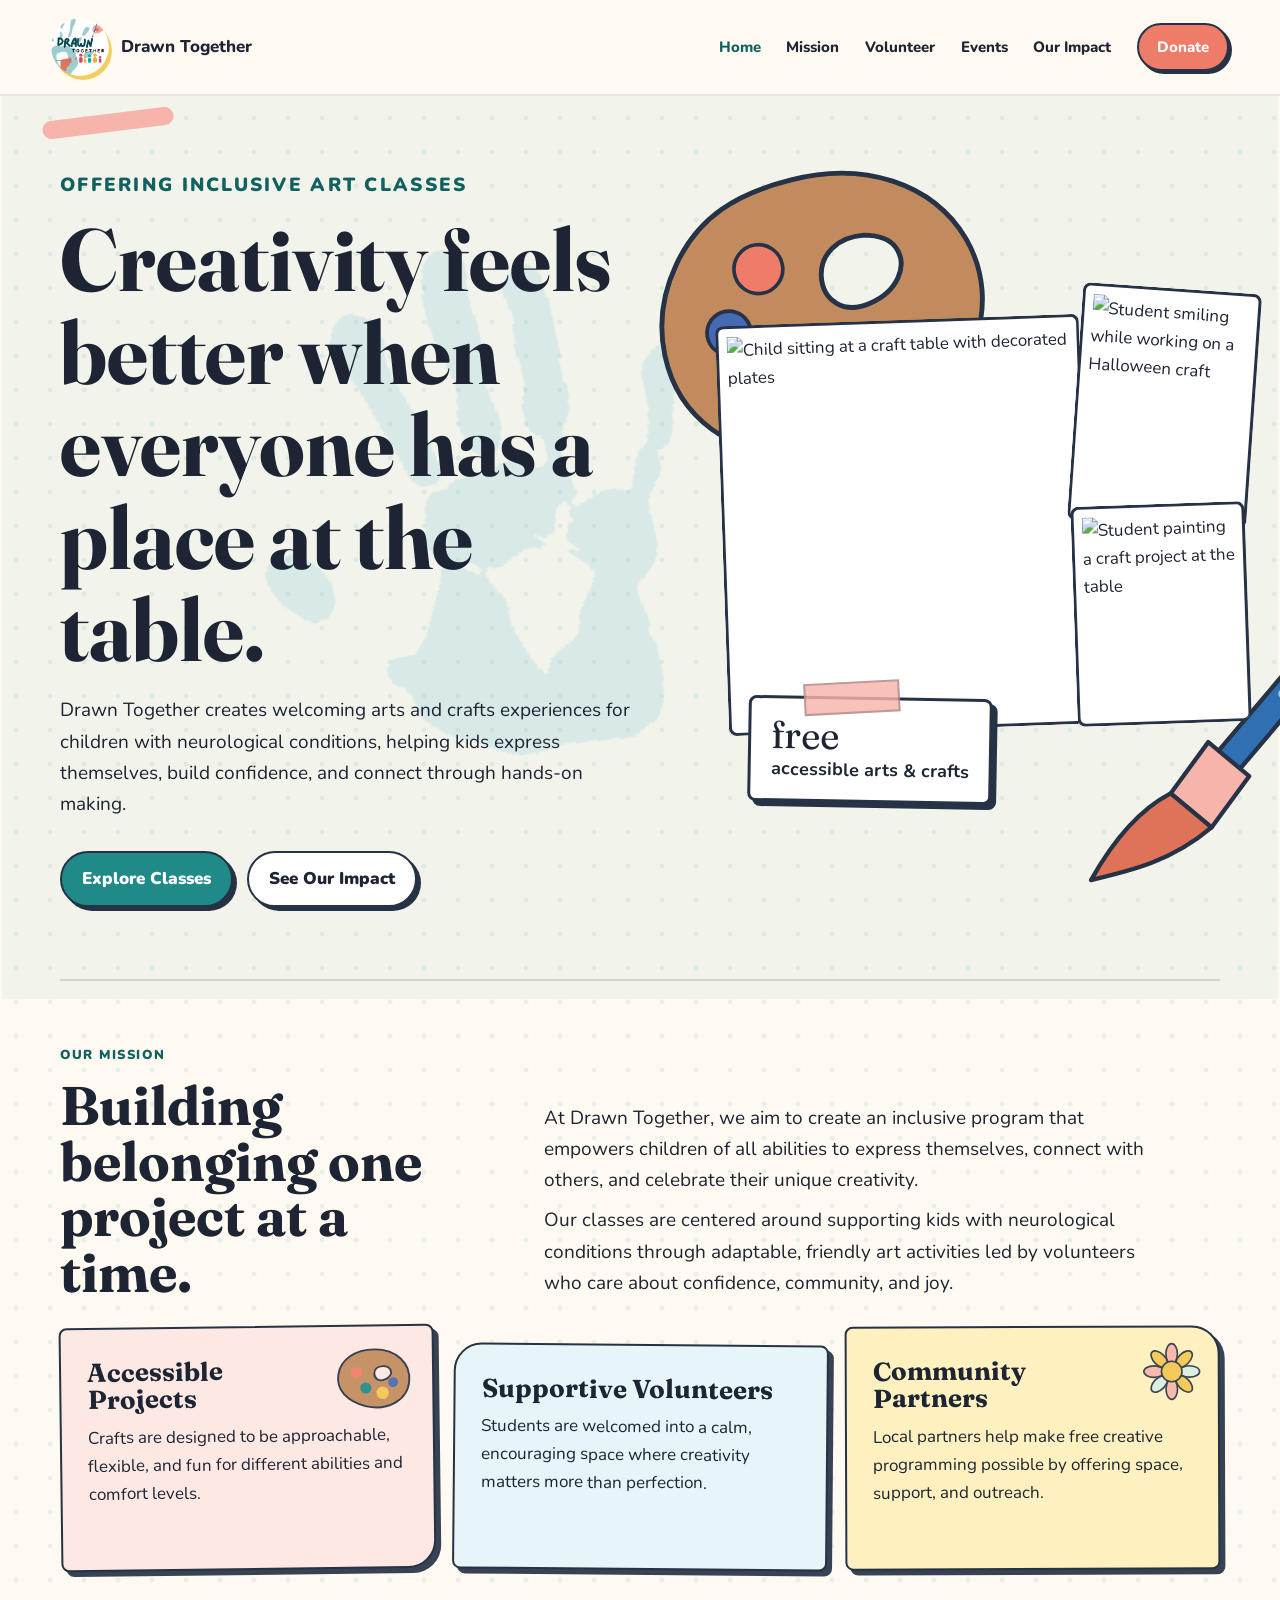
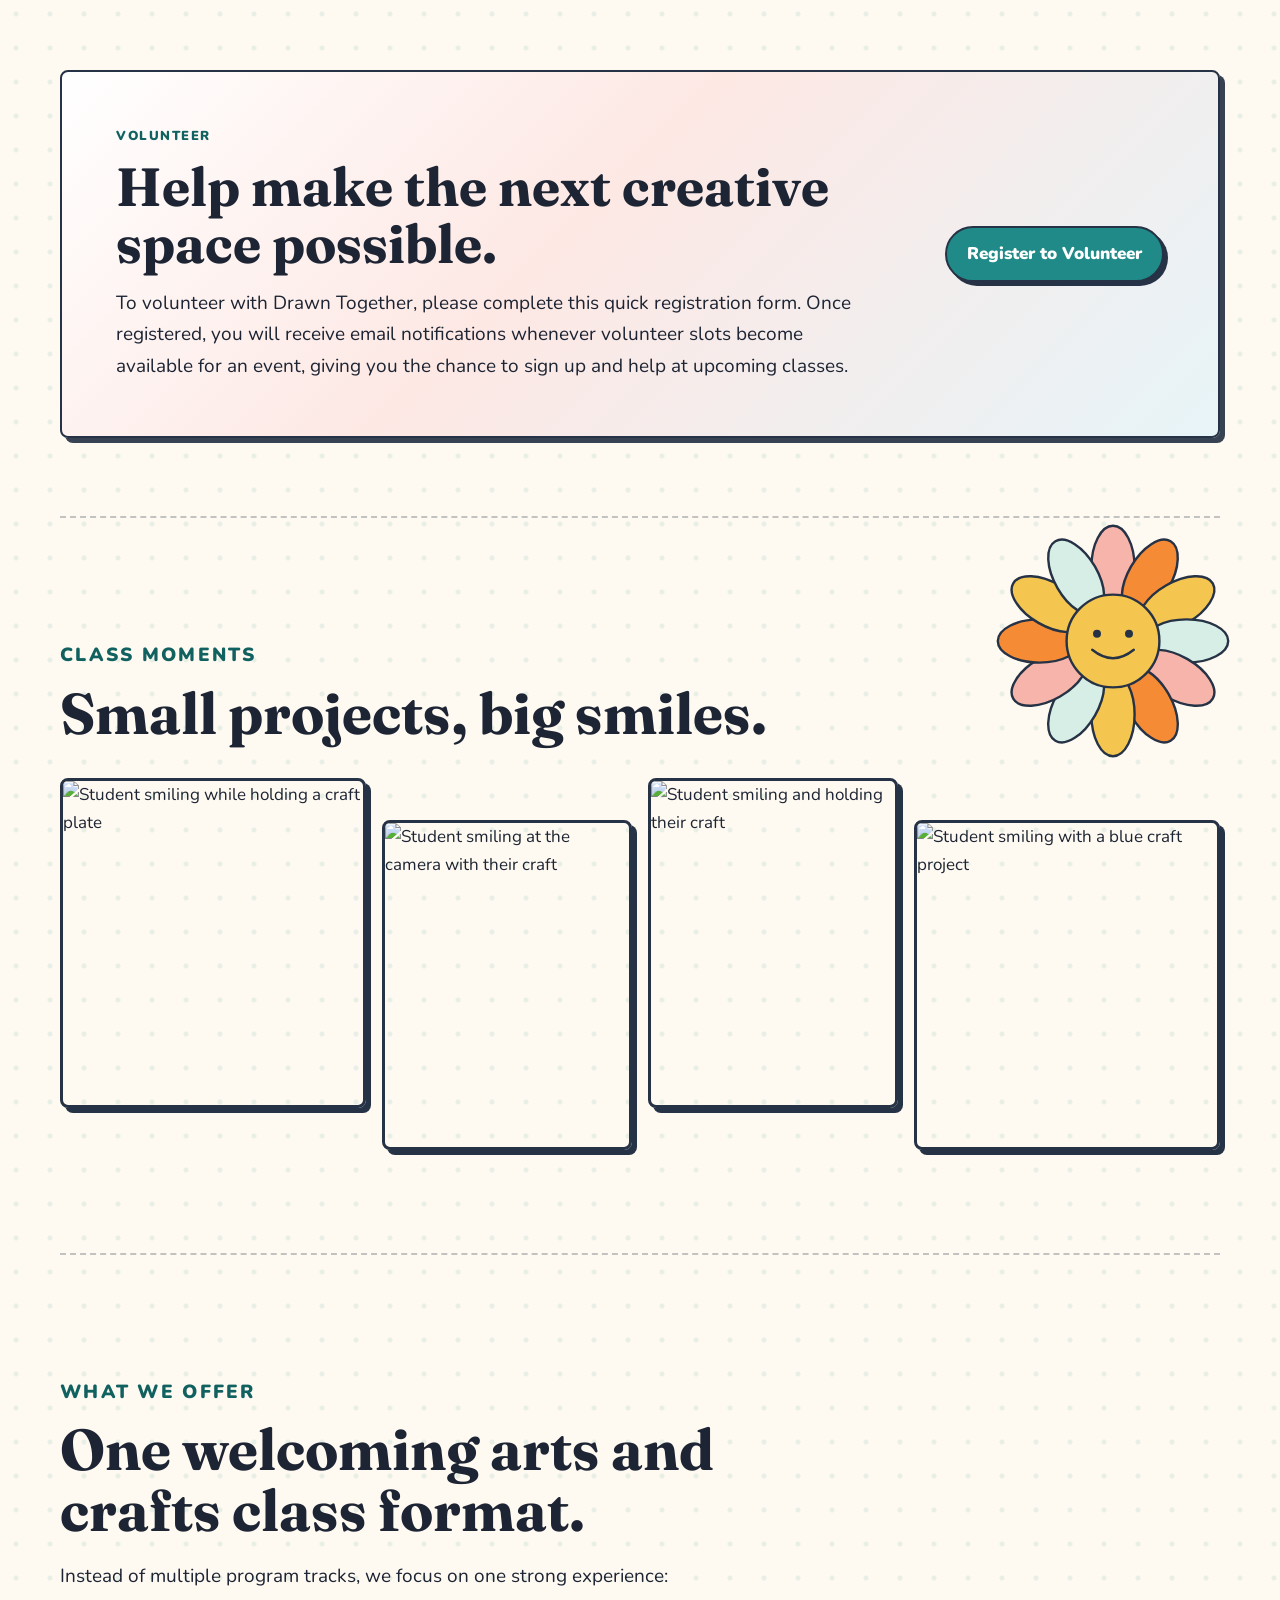
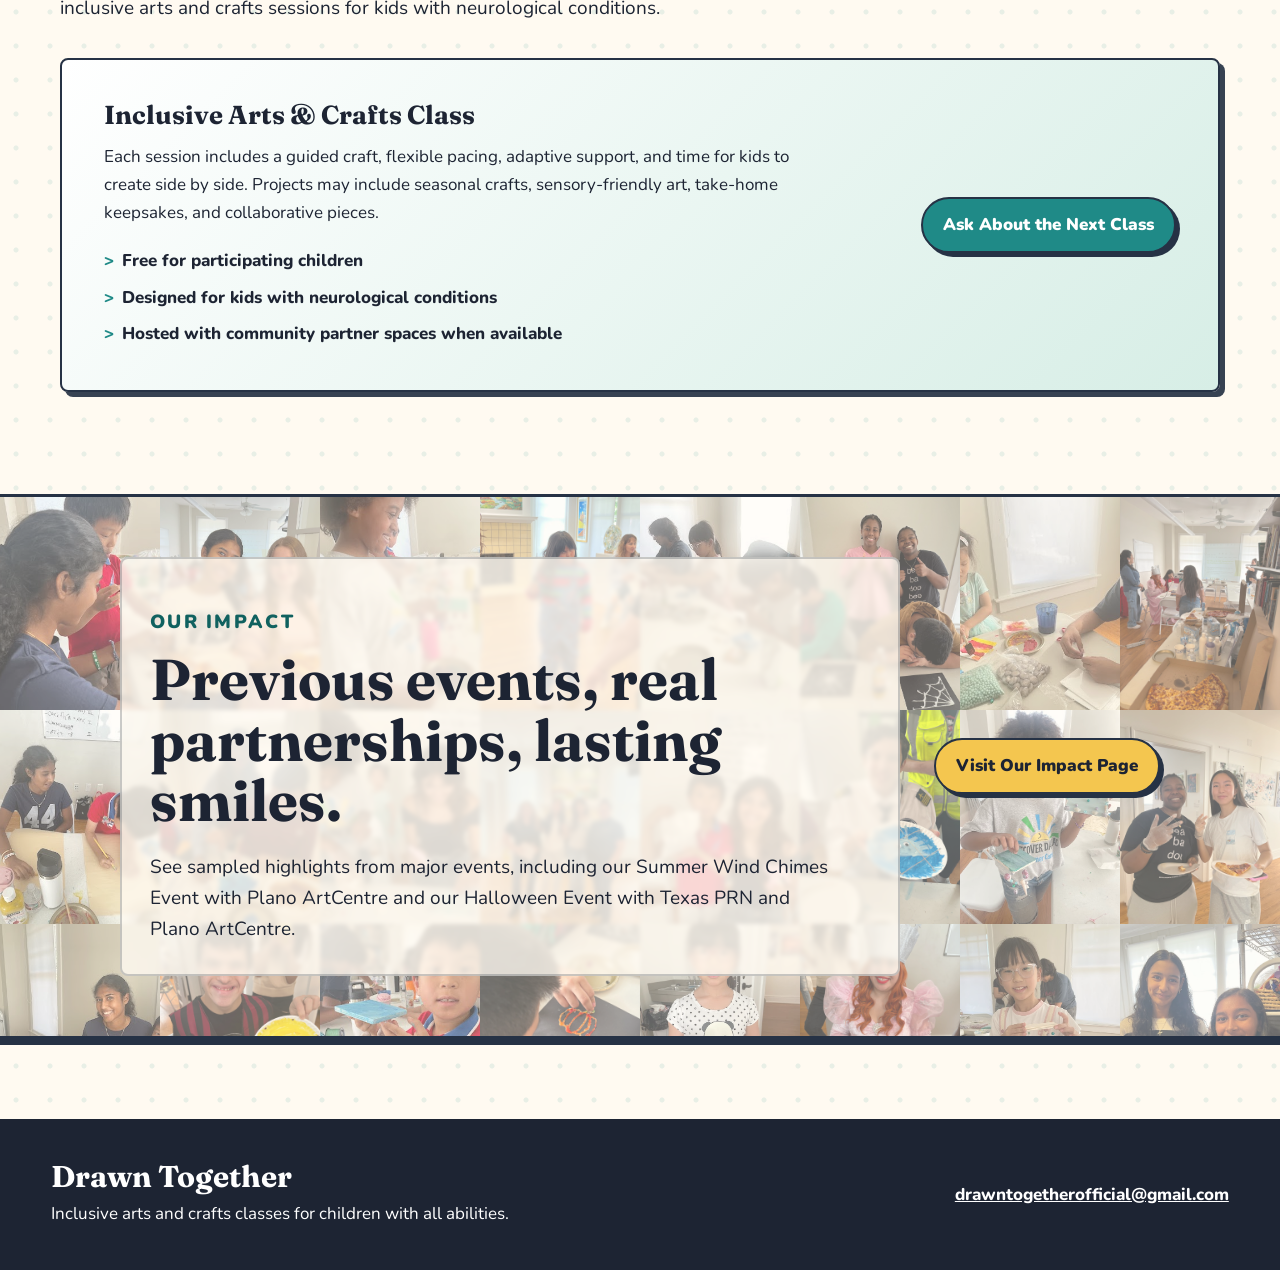
==== index.html @ 43eae688 "Update print statement from 'Hello' to 'Goodbye'" ====
<!doctype html>
<html lang="en">
<head>
  <meta charset="utf-8">
  <meta name="viewport" content="width=device-width, initial-scale=1">
  <meta name="description" content="Drawn Together brings creativity, connection, and joy to children with neurological conditions through inclusive arts and crafts classes.">
  <title>Drawn Together | Inclusive Arts & Crafts</title>
  <link rel="icon" type="image/png" href="drawn-together-logo.png">
  <link rel="preconnect" href="https://fonts.googleapis.com">
  <link rel="preconnect" href="https://fonts.gstatic.com" crossorigin>
  <link href="https://fonts.googleapis.com/css2?family=Fraunces:opsz,wght@9..144,600;9..144,700&family=Nunito:wght@400;600;700;800&display=swap" rel="stylesheet">
  <link rel="stylesheet" href="styles.css?v=91">
</head>
<body>
  <header class="site-header">
    <a class="brand" href="index.html" aria-label="Drawn Together home">
      <img class="brand-logo" src="drawn-together-logo.png" alt="">
      <span>Drawn Together</span>
    </a>
    <button class="nav-toggle" aria-expanded="false" aria-controls="site-nav">Menu</button>
    <nav class="site-nav" id="site-nav">
      <a href="index.html" aria-current="page">Home</a>
      <a href="#mission">Mission</a>
      <a href="#volunteer">Volunteer</a>
      <a href="#events">Events</a>
      <a href="impact.html">Our Impact</a>
      <a class="nav-pill" href="donate.html">Donate</a>
    </nav>
  </header>

  <main>
    <section class="hero home-hero">
      <div class="hero-copy">
        <img class="hero-text-handprint" src="handprint-reference-teal.png" alt="" aria-hidden="true">
        <p class="eyebrow">Offering inclusive art classes</p>
        <h1>Creativity feels better when everyone has a place at the table.</h1>
        <p>Drawn Together creates welcoming arts and crafts experiences for children with neurological conditions, helping kids express themselves, build confidence, and connect through hands-on making.</p>
        <div class="hero-actions">
          <a class="button primary" href="#events">Explore Classes</a>
          <a class="button ghost" href="impact.html">See Our Impact</a>
        </div>
      </div>
      <div class="hero-art" aria-label="Photo collage from Drawn Together events">
        <svg class="hero-palette" aria-hidden="true" viewBox="0 0 150 126" role="img">
          <path class="hero-palette-body" d="M73 8 C103 5 130 18 140 43 C151 72 134 102 102 116 C76 128 44 123 25 104 C7 86 6 57 21 35 C33 17 50 10 73 8 Z M99 35 C88 34 80 40 79 49 C78 59 86 66 97 63 C109 60 115 50 111 42 C109 38 105 36 99 35 Z"></path>
          <circle class="hero-paint coral" cx="54" cy="42" r="10"></circle>
          <circle class="hero-paint teal" cx="60" cy="79" r="10"></circle>
          <circle class="hero-paint gold" cx="90" cy="86" r="11"></circle>
          <circle class="hero-paint blue" cx="38" cy="66" r="9"></circle>
        </svg>
        <svg class="hero-brush" aria-hidden="true" viewBox="0 0 260 220" role="img">
          <path class="logo-brush-handle-outline" d="M196 18 L115 146"></path>
          <path class="logo-brush-handle" d="M196 18 L115 146"></path>
          <path class="logo-brush-ferrule" d="M105 138 L126 151 L112 177 L91 164 Z"></path>
          <path class="logo-brush-bristles" d="M91 164 C77 174 67 191 60 209 C78 202 96 195 112 177 Z"></path>
          <path class="logo-brush-shine" d="M183 36 L136 111"></path>
        </svg>
        <img class="photo-card photo-one" src="https://drive.google.com/thumbnail?id=1I2fXS_YgboYenYFkiZeGfeSN4g4B1cTE&sz=w1200" alt="Child sitting at a craft table with decorated plates">
        <img class="photo-card photo-two" src="https://drive.google.com/thumbnail?id=1QKxmnsd4nhzKR6UI_txVq_-8PnRC14nu&sz=w1200" alt="Student smiling while working on a Halloween craft">
        <img class="photo-card photo-three" src="https://drive.google.com/thumbnail?id=1JYVO4O3CvDQ8GXIm3YEL2UsHCuEAbKap&sz=w1200" alt="Student painting a craft project at the table">
        <div class="doodle-note">
          <span>free</span>
          <strong>accessible arts & crafts</strong>
        </div>
      </div>
    </section>

    <section class="section split mission-section" id="mission">
      <div>
        <p class="eyebrow">Our Mission</p>
        <h2>Building belonging one project at a time.</h2>
      </div>
      <div class="copy-block">
        <p>At Drawn Together, we aim to create an inclusive program that empowers children of all abilities to express themselves, connect with others, and celebrate their unique creativity.</p>
        <p>Our classes are centered around supporting kids with neurological conditions through adaptable, friendly art activities led by volunteers who care about confidence, community, and joy.</p>
      </div>
    </section>

    <section class="section feature-band">
      <div class="feature-card feature-access">
        <svg class="card-art card-palette" aria-hidden="true" viewBox="0 0 132 112" role="img">
          <path class="palette-body" d="M68 8 C104 8 127 31 124 60 C121 91 88 108 53 99 C23 91 6 72 10 48 C14 23 38 8 68 8 Z M82 35 C73 35 68 40 68 47 C68 55 75 60 84 57 C93 54 97 47 94 41 C92 37 88 35 82 35 Z"></path>
          <circle class="paint-spot coral" cx="39" cy="45" r="9"></circle>
          <circle class="paint-spot teal" cx="54" cy="70" r="9"></circle>
          <circle class="paint-spot gold" cx="81" cy="78" r="10"></circle>
          <circle class="paint-spot blue" cx="98" cy="61" r="8"></circle>
        </svg>
        <h3>Accessible Projects</h3>
        <p>Crafts are designed to be approachable, flexible, and fun for different abilities and comfort levels.</p>
      </div>
      <div class="feature-card feature-volunteer">
        <h3>Supportive Volunteers</h3>
        <p>Students are welcomed into a calm, encouraging space where creativity matters more than perfection.</p>
      </div>
      <div class="feature-card feature-partner">
        <svg class="card-art card-flower" aria-hidden="true" viewBox="-12 -12 156 156" role="img">
          <g class="card-flower-petals">
            <ellipse cx="66" cy="23" rx="14" ry="25"></ellipse>
            <ellipse cx="96" cy="36" rx="14" ry="25" transform="rotate(45 96 36)"></ellipse>
            <ellipse cx="109" cy="66" rx="25" ry="14"></ellipse>
            <ellipse cx="96" cy="96" rx="14" ry="25" transform="rotate(-45 96 96)"></ellipse>
            <ellipse cx="66" cy="109" rx="14" ry="25"></ellipse>
            <ellipse cx="36" cy="96" rx="14" ry="25" transform="rotate(45 36 96)"></ellipse>
            <ellipse cx="23" cy="66" rx="25" ry="14"></ellipse>
            <ellipse cx="36" cy="36" rx="14" ry="25" transform="rotate(-45 36 36)"></ellipse>
          </g>
          <circle class="card-flower-face" cx="66" cy="66" r="25"></circle>
        </svg>
        <h3>Community Partners</h3>
        <p>Local partners help make free creative programming possible by offering space, support, and outreach.</p>
      </div>
    </section>

    <section class="section volunteer-section" id="volunteer">
      <div class="volunteer-copy">
        <p class="eyebrow">Volunteer</p>
        <h2>Help make the next creative space possible.</h2>
        <p>To volunteer with Drawn Together, please complete this quick registration form. Once registered, you will receive email notifications whenever volunteer slots become available for an event, giving you the chance to sign up and help at upcoming classes.</p>
      </div>
      <a class="button primary" href="https://docs.google.com/forms/d/e/1FAIpQLSdoRaxbijlcWjJT20AJbilU5-lTFPil-zKg2aW4QV7aB6gCew/viewform?usp=header" target="_blank" rel="noreferrer">Register to Volunteer</a>
    </section>

    <section class="section moments-section">
      <svg class="smiley-flower" aria-hidden="true" viewBox="0 0 300 260" role="img">
        <g class="flower-petals">
          <ellipse cx="150" cy="38" rx="27" ry="52"></ellipse>
          <ellipse cx="150" cy="38" rx="27" ry="52" transform="rotate(30 150 130)"></ellipse>
          <ellipse cx="150" cy="38" rx="27" ry="52" transform="rotate(60 150 130)"></ellipse>
          <ellipse cx="150" cy="38" rx="27" ry="52" transform="rotate(90 150 130)"></ellipse>
          <ellipse cx="150" cy="38" rx="27" ry="52" transform="rotate(120 150 130)"></ellipse>
          <ellipse cx="150" cy="38" rx="27" ry="52" transform="rotate(150 150 130)"></ellipse>
          <ellipse cx="150" cy="38" rx="27" ry="52" transform="rotate(180 150 130)"></ellipse>
          <ellipse cx="150" cy="38" rx="27" ry="52" transform="rotate(210 150 130)"></ellipse>
          <ellipse cx="150" cy="38" rx="27" ry="52" transform="rotate(240 150 130)"></ellipse>
          <ellipse cx="150" cy="38" rx="27" ry="52" transform="rotate(270 150 130)"></ellipse>
          <ellipse cx="150" cy="38" rx="27" ry="52" transform="rotate(300 150 130)"></ellipse>
          <ellipse cx="150" cy="38" rx="27" ry="52" transform="rotate(330 150 130)"></ellipse>
        </g>
        <circle class="flower-face" cx="150" cy="130" r="58"></circle>
        <circle class="flower-eye" cx="130" cy="121" r="5"></circle>
        <circle class="flower-eye" cx="170" cy="121" r="5"></circle>
        <path class="flower-smile" d="M124 141 Q150 162 176 141"></path>
      </svg>
      <div class="section-heading">
        <p class="eyebrow">Class Moments</p>
        <h2>Small projects, big smiles.</h2>
      </div>
      <div class="moments-strip" aria-label="Drawn Together class photo highlights">
        <img src="https://drive.google.com/thumbnail?id=1YyOXMs5QvPHCsFqNtCEJv3791mCwJCVa&sz=w1200" alt="Student smiling while holding a craft plate">
        <img src="https://drive.google.com/thumbnail?id=1PCAcP2niU2V18og580naKZl8j0JcEurF&sz=w1200" alt="Student smiling at the camera with their craft">
        <img src="https://drive.google.com/thumbnail?id=1r5PXG4Md9HEun913A49Bw1hakhRYUTiv&sz=w1200" alt="Student smiling and holding their craft">
        <img src="https://drive.google.com/thumbnail?id=1BdNfSdTMkcctq3xBr7WCJrGBpX877MV0&sz=w1200" alt="Student smiling with a blue craft project">
      </div>
    </section>

    <section class="section events-section" id="events">
      <div class="section-heading">
        <p class="eyebrow">What We Offer</p>
        <h2>One welcoming arts and crafts class format.</h2>
        <p>Instead of multiple program tracks, we focus on one strong experience: inclusive arts and crafts sessions for kids with neurological conditions.</p>
      </div>
      <article class="event-detail">
        <div>
          <h3>Inclusive Arts & Crafts Class</h3>
          <p>Each session includes a guided craft, flexible pacing, adaptive support, and time for kids to create side by side. Projects may include seasonal crafts, sensory-friendly art, take-home keepsakes, and collaborative pieces.</p>
          <ul class="check-list">
            <li>Free for participating children</li>
            <li>Designed for kids with neurological conditions</li>
            <li>Hosted with community partner spaces when available</li>
          </ul>
        </div>
        <a class="button primary" href="mailto:drawntogetherofficial@gmail.com?subject=Drawn%20Together%20Class%20Interest">Ask About the Next Class</a>
      </article>
    </section>

    <section class="section impact-preview">
      <div class="impact-collage" aria-hidden="true">
        <img src="impact-collage/collage_01.jpg" alt="">
        <img src="impact-collage/collage_02.jpg" alt="">
        <img src="impact-collage/collage_03.jpg" alt="">
        <img src="impact-collage/collage_04.jpg" alt="">
        <img src="impact-collage/collage_05.jpg" alt="">
        <img src="impact-collage/collage_06.jpg" alt="">
        <img src="impact-collage/collage_07.jpg" alt="">
        <img src="impact-collage/collage_08.jpg" alt="">
        <img src="impact-collage/collage_09.jpg" alt="">
        <img src="impact-collage/collage_10.jpg" alt="">
        <img src="impact-collage/collage_11.jpg" alt="">
        <img src="impact-collage/collage_12.jpg" alt="">
        <img src="impact-collage/collage_13.jpg" alt="">
        <img src="impact-collage/collage_14.jpg" alt="">
        <img src="impact-collage/collage_15.jpg" alt="">
        <img src="impact-collage/collage_16.jpg" alt="">
        <img src="impact-collage/collage_17.jpg" alt="">
        <img src="impact-collage/collage_18.jpg" alt="">
        <img src="impact-collage/collage_19.jpg" alt="">
        <img src="impact-collage/collage_20.jpg" alt="">
        <img src="impact-collage/collage_21.jpg" alt="">
        <img src="impact-collage/collage_22.jpg" alt="">
        <img src="impact-collage/collage_23.jpg" alt="">
        <img src="impact-collage/collage_24.jpg" alt="">
        <img src="impact-collage/collage_25.jpg" alt="">
        <img src="impact-collage/collage_26.jpg" alt="">
        <img src="impact-collage/collage_27.jpg" alt="">
        <img src="impact-collage/collage_28.jpg" alt="">
        <img src="impact-collage/collage_29.jpg" alt="">
        <img src="impact-collage/collage_30.jpg" alt="">
        <img src="impact-collage/collage_31.jpg" alt="">
        <img src="impact-collage/collage_32.jpg" alt="">
      </div>
      <div class="impact-preview-copy">
        <p class="eyebrow">Our Impact</p>
        <h2>Previous events, real partnerships, lasting smiles.</h2>
        <p>See sampled highlights from major events, including our Summer Wind Chimes Event with Plano ArtCentre and our Halloween Event with Texas PRN and Plano ArtCentre.</p>
      </div>
      <a class="button ghost dark" href="impact.html">Visit Our Impact Page</a>
    </section>
  </main>

  <footer class="site-footer">
    <div>
      <h2>Drawn Together</h2>
      <p>Inclusive arts and crafts classes for children with all abilities.</p>
    </div>
    <div class="footer-contact">
      <a href="mailto:drawntogetherofficial@gmail.com">drawntogetherofficial@gmail.com</a>
    </div>
  </footer>

  <script src="script.js?v=4"></script>
</body>
</html>
---- styles.css ----
:root {
  --ink: #1d2433;
  --paper: #fffaf1;
  --cream: #fff4db;
  --teal: #1f8a87;
  --teal-dark: #10615f;
  --coral: #ef7c68;
  --rose: #f7b4ab;
  --gold: #f4c64f;
  --blue: #4569b2;
  --mint: #d7eee6;
  --line: #263245;
  --shadow: 0 22px 55px rgba(33, 38, 49, 0.15);
}

* {
  box-sizing: border-box;
}

html {
  scroll-behavior: smooth;
}

body {
  margin: 0;
  background:
    radial-gradient(circle at 16px 16px, rgba(31, 138, 135, 0.10) 2px, transparent 3px) 0 0 / 34px 34px,
    var(--paper);
  color: var(--ink);
  font-family: "Nunito", Arial, sans-serif;
  font-size: 17px;
  line-height: 1.65;
}

img {
  display: block;
  max-width: 100%;
}

a {
  color: inherit;
}

.site-header {
  position: sticky;
  top: 0;
  z-index: 20;
  display: flex;
  align-items: center;
  justify-content: space-between;
  gap: 24px;
  padding: 18px clamp(18px, 4vw, 58px);
  background: rgba(255, 250, 241, 0.92);
  border-bottom: 2px solid rgba(38, 50, 69, 0.10);
  backdrop-filter: blur(16px);
}

.brand {
  display: inline-flex;
  align-items: center;
  gap: 12px;
  color: var(--ink);
  font-weight: 800;
  text-decoration: none;
}

.brand-logo {
  width: 58px;
  height: 58px;
  object-fit: contain;
  border-radius: 50%;
  filter: drop-shadow(3px 4px 0 rgba(244, 198, 79, 0.9));
}

.site-nav {
  display: flex;
  align-items: center;
  gap: clamp(12px, 2vw, 28px);
  font-size: 15px;
  font-weight: 800;
}

.site-nav a {
  text-decoration: none;
}

.site-nav a:hover,
.site-nav a[aria-current="page"] {
  color: var(--teal-dark);
}

.nav-pill {
  padding: 10px 18px;
  color: #fff;
  background: var(--coral);
  border: 2px solid var(--line);
  border-radius: 999px;
  box-shadow: 3px 3px 0 var(--line);
}

.site-nav .nav-pill:hover,
.site-nav .nav-pill[aria-current="page"] {
  color: #fff;
  transform: translate(-1px, -1px);
}

.nav-toggle {
  display: none;
  padding: 9px 13px;
  color: var(--ink);
  background: var(--gold);
  border: 2px solid var(--line);
  border-radius: 999px;
  font: inherit;
  font-weight: 800;
}

.hero,
.page-hero,
.section {
  width: min(1160px, calc(100% - 36px));
  margin: 0 auto;
}

.hero {
  position: relative;
  display: grid;
  grid-template-columns: minmax(0, 1fr) minmax(360px, 0.85fr);
  gap: clamp(34px, 6vw, 76px);
  align-items: center;
  min-height: calc(100vh - 86px);
  padding: 54px 0 72px;
}

.home-hero::before {
  position: absolute;
  inset: -40px -58px -20px;
  content: "";
  background: rgba(31, 138, 135, 0.055);
  pointer-events: none;
  z-index: -1;
}

.hero-copy {
  position: relative;
  isolation: isolate;
}

.hero-copy > :not(.hero-text-handprint) {
  position: relative;
  z-index: 1;
}

.hero-text-handprint {
  position: absolute;
  right: -70px;
  top: 88px;
  width: 470px;
  max-width: none;
  opacity: 0.3;
  pointer-events: none;
  transform: rotate(-12deg);
  z-index: 0;
}

.hero-copy::before {
  position: absolute;
  top: -36px;
  left: -18px;
  width: 132px;
  height: 18px;
  content: "";
  background: var(--rose);
  border-radius: 999px;
  transform: rotate(-7deg);
  z-index: -1;
}

.eyebrow {
  margin: 0 0 12px;
  color: var(--teal-dark);
  font-size: 13px;
  font-weight: 900;
  letter-spacing: 0.12em;
  text-transform: uppercase;
}

h1,
h2,
h3 {
  margin: 0;
  color: var(--ink);
  font-family: "Fraunces", Georgia, serif;
  line-height: 1.05;
}

h1 {
  max-width: 780px;
  font-size: clamp(46px, 7vw, 88px);
}

h2 {
  font-size: clamp(34px, 4.5vw, 58px);
}

h3 {
  font-size: 26px;
}

p {
  margin: 0;
}

.hero p,
.page-hero p,
.section-heading p,
.copy-block p,
.impact-preview p,
.donation-copy > p {
  max-width: 680px;
  margin-top: 20px;
  font-size: 19px;
}

.hero-actions {
  display: flex;
  flex-wrap: wrap;
  gap: 14px;
  margin-top: 30px;
}

.button {
  display: inline-flex;
  align-items: center;
  justify-content: center;
  min-height: 48px;
  padding: 12px 20px;
  border: 2px solid var(--line);
  border-radius: 999px;
  box-shadow: 4px 4px 0 var(--line);
  font-weight: 900;
  text-decoration: none;
  cursor: pointer;
}

.button.primary {
  color: #fff;
  background: var(--teal);
}

.button.ghost {
  background: #fff;
}

.button.dark {
  background: var(--gold);
}

.button:hover {
  transform: translate(-1px, -1px);
}

.hero-art {
  position: relative;
  min-height: 560px;
}

.hero-art::before {
  display: none;
  content: none;
}

.photo-card {
  position: absolute;
  object-position: center;
  background: #fff;
  padding: 8px;
  object-fit: cover;
  border: 3px solid var(--line);
  border-radius: 8px;
  box-shadow: var(--shadow);
}

.photo-card::before {
  position: absolute;
  content: "";
}

.photo-one {
  top: 72px;
  left: 0;
  width: 73%;
  height: 410px;
  transform: rotate(-2deg);
  z-index: 2;
}

.photo-two {
  top: 40px;
  right: -34px;
  width: 36%;
  height: 238px;
  transform: rotate(4deg);
  z-index: 3;
}

.photo-three {
  right: -28px;
  bottom: 84px;
  width: 35%;
  height: 220px;
  object-position: center 12%;
  transform: rotate(-2deg);
  z-index: 3;
}

.hero-palette {
  position: absolute;
  top: -90px;
  left: -88px;
  width: 366px;
  height: auto;
  pointer-events: none;
  transform: rotate(-9deg);
  z-index: 1;
}

.hero-palette-body {
  fill: #c28b5d;
  stroke: var(--line);
  stroke-width: 2;
}

.hero-paint {
  stroke: var(--line);
  stroke-width: 1.5;
}

.hero-paint.coral {
  fill: var(--coral);
}

.hero-paint.teal {
  fill: var(--teal);
}

.hero-paint.gold {
  fill: var(--gold);
}

.hero-paint.blue {
  fill: var(--blue);
}

.hero-brush {
  position: absolute;
  right: -330px;
  bottom: -118px;
  width: 560px;
  height: auto;
  pointer-events: none;
  transform: rotate(8deg);
  z-index: 1;
}

.logo-brush-handle,
.logo-brush-handle-outline,
.logo-brush-ferrule,
.logo-brush-bristles,
.logo-brush-shine,
.brush-paint {
  stroke: var(--line);
  stroke-linecap: round;
  stroke-linejoin: round;
}

.logo-brush-handle {
  fill: none;
  stroke: #2f6fb2;
  stroke-width: 11;
}

.logo-brush-handle-outline {
  fill: none;
  stroke: var(--line);
  stroke-width: 15;
}

.logo-brush-ferrule {
  fill: #f7b4ab;
  stroke-width: 2;
}

.logo-brush-bristles {
  fill: #de7357;
  stroke-width: 2;
}

.logo-brush-shine {
  fill: none;
  stroke: #9ed0dc;
  stroke-width: 4;
  opacity: 0.95;
}

.paint-stroke {
  position: absolute;
  display: block;
  border-radius: 999px;
  z-index: 1;
}

.paint-stroke-one {
  right: 10px;
  top: 324px;
  width: 170px;
  height: 22px;
  background: var(--teal);
  opacity: 0.68;
  transform: rotate(-8deg);
}

.paint-stroke-two {
  left: 168px;
  bottom: 36px;
  width: 320px;
  height: 26px;
  background: var(--rose);
  opacity: 0.78;
  transform: rotate(5deg);
}

.photo-one,
.photo-two,
.photo-three {
  clip-path: polygon(0 0, 100% 0, 100% 96%, 96% 100%, 0 100%);
}

.photo-one + .photo-two {
  object-position: center;
}

.doodle-note {
  position: absolute;
  left: 26px;
  bottom: 6px;
  max-width: 250px;
  padding: 18px 20px;
  background: #fff;
  border: 3px solid var(--line);
  border-radius: 8px;
  box-shadow: 5px 5px 0 var(--line);
  transform: rotate(1deg);
  z-index: 5;
}

.doodle-note::before {
  position: absolute;
  top: -18px;
  left: 52px;
  width: 92px;
  height: 28px;
  content: "";
  background: rgba(247, 180, 171, 0.82);
  border: 2px solid rgba(38, 50, 69, 0.28);
  transform: rotate(-4deg);
}

.doodle-note span {
  display: block;
  font-family: "Fraunces", Georgia, serif;
  font-size: 38px;
  line-height: 1;
}

.doodle-note strong {
  display: block;
  margin-top: 4px;
  font-size: 18px;
  line-height: 1.2;
}

.hero-art::after {
  display: none;
  content: none;
}

.section {
  padding: clamp(64px, 8vw, 104px) 0;
}

.split {
  position: relative;
  display: grid;
  grid-template-columns: 0.85fr 1.15fr;
  gap: clamp(30px, 6vw, 72px);
  border-top: 2px solid rgba(38, 50, 69, 0.16);
}

.mission-section {
  padding-top: clamp(42px, 5vw, 64px);
  padding-bottom: 8px;
}

.mission-section h2 {
  max-width: 430px;
  font-size: clamp(36px, 4.25vw, 57px);
  line-height: 1.02;
}

.copy-block {
  display: grid;
  gap: 8px;
  padding-top: 58px;
  transform: translateX(-50px);
}

.copy-block p {
  margin-top: 0;
}

.mission-art {
  position: absolute;
  right: clamp(18px, 7vw, 118px);
  bottom: -42px;
  width: 252px;
  height: 166px;
  pointer-events: none;
  z-index: 2;
}

.mission-art .paper {
  position: absolute;
  right: 36px;
  bottom: 6px;
  width: 118px;
  height: 92px;
  background:
    linear-gradient(90deg, rgba(38, 50, 69, 0.08) 1px, transparent 1px) 0 0 / 18px 18px,
    #fff;
  border: 3px solid var(--line);
  border-radius: 8px;
  box-shadow: 5px 5px 0 rgba(38, 50, 69, 0.9);
  transform: rotate(5deg);
}

.mission-art .paper::before {
  position: absolute;
  top: -17px;
  left: 24px;
  width: 66px;
  height: 24px;
  content: "";
  background: rgba(247, 180, 171, 0.82);
  border: 2px solid rgba(38, 50, 69, 0.25);
  transform: rotate(-9deg);
}

.mission-art .brush {
  position: absolute;
  left: 18px;
  top: 38px;
  width: 156px;
  height: 14px;
  background: var(--line);
  border-radius: 999px;
  transform: rotate(-24deg);
}

.mission-art .brush::before {
  position: absolute;
  left: -22px;
  top: -8px;
  width: 46px;
  height: 30px;
  content: "";
  background: var(--teal);
  border: 3px solid var(--line);
  border-radius: 999px 4px 4px 999px;
}

.mission-art .brush::after {
  position: absolute;
  right: -21px;
  top: -6px;
  width: 38px;
  height: 26px;
  content: "";
  background: var(--gold);
  border: 3px solid var(--line);
  border-radius: 4px 999px 999px 4px;
}

.paint-dot {
  position: absolute;
  width: 28px;
  height: 28px;
  border: 3px solid var(--line);
  border-radius: 50%;
}

.dot-one {
  right: 4px;
  top: 18px;
  background: var(--coral);
}

.dot-two {
  right: 0;
  bottom: 22px;
  width: 20px;
  height: 20px;
  background: var(--teal);
}

.dot-three {
  left: 28px;
  bottom: 6px;
  width: 34px;
  height: 34px;
  background: var(--rose);
}

.paint-line {
  position: absolute;
  left: 84px;
  bottom: 22px;
  width: 146px;
  height: 16px;
  background: linear-gradient(90deg, var(--blue), var(--teal), var(--gold), var(--coral));
  border: 2px solid var(--line);
  border-radius: 999px;
  transform: rotate(-7deg);
}

.feature-band,
.stats-row,
.partner-cards,
.donation-options {
  display: grid;
  grid-template-columns: repeat(3, 1fr);
  gap: 18px;
}

.feature-band {
  align-items: stretch;
  padding-top: 18px;
  padding-bottom: clamp(64px, 7vw, 92px);
}

.feature-card,
.partner-cards article,
.donation-options article,
.donation-form,
.event-detail {
  background: rgba(255, 255, 255, 0.78);
  border: 2px solid var(--line);
  border-radius: 8px;
  box-shadow: 5px 5px 0 rgba(38, 50, 69, 0.92);
}

.feature-card,
.partner-cards article,
.donation-options article {
  padding: 26px;
}

.feature-card p,
.partner-cards p,
.donation-options p {
  margin-top: 10px;
}

.feature-card {
  position: relative;
  overflow: hidden;
  min-height: 226px;
  isolation: isolate;
}

.feature-card::after {
  content: none;
}

.feature-card::before {
  content: none;
}

.feature-access {
  padding-top: 30px;
  transform: rotate(-0.7deg);
  border-radius: 8px 8px 28px 8px;
  background: #fde8e4;
}

.feature-volunteer {
  margin-top: 18px;
  padding-top: 30px;
  background: #e7f4f8;
  transform: rotate(0.5deg);
  border-radius: 28px 8px 8px 8px;
}

.feature-partner {
  padding-top: 30px;
  transform: rotate(-0.2deg);
  border-radius: 8px 28px 8px 8px;
  background: #fff0bf;
}

.feature-card h3,
.feature-card p {
  position: relative;
  z-index: 1;
}

.feature-access h3,
.feature-partner h3 {
  max-width: 68%;
}

.card-art {
  position: absolute;
  top: 18px;
  right: 18px;
  width: 82px;
  height: auto;
  pointer-events: none;
  z-index: 0;
}

.card-palette {
  opacity: 0.92;
}

.palette-body {
  fill: #c28b5d;
  stroke: var(--line);
  stroke-width: 3;
}

.paint-spot {
  stroke: none;
}

.paint-spot.coral {
  fill: var(--coral);
}

.paint-spot.teal {
  fill: var(--teal);
}

.paint-spot.gold {
  fill: var(--gold);
}

.paint-spot.blue {
  fill: var(--blue);
}

.card-flower {
  top: 12px;
  right: 14px;
  width: 64px;
  opacity: 0.9;
  overflow: visible;
}

.card-flower-petals ellipse {
  fill: #f7b4ab;
  stroke: var(--line);
  stroke-width: 4;
}

.card-flower-petals ellipse:nth-child(2n) {
  fill: #f4c64f;
}

.card-flower-petals ellipse:nth-child(3n) {
  fill: #d7eee6;
}

.card-flower-face {
  fill: var(--gold);
  stroke: var(--line);
  stroke-width: 4;
}

.section-heading {
  max-width: 760px;
  margin-bottom: 34px;
}

.events-section {
  border-top: 2px dashed rgba(38, 50, 69, 0.28);
}

.event-detail {
  display: grid;
  grid-template-columns: 1fr auto;
  gap: 24px;
  align-items: center;
  padding: clamp(24px, 4vw, 42px);
  background: linear-gradient(135deg, #ffffff 0%, var(--mint) 100%);
}

.event-detail p {
  max-width: 720px;
  margin-top: 14px;
}

.volunteer-section {
  display: flex;
  align-items: center;
  justify-content: space-between;
  gap: 30px;
  padding: clamp(34px, 5vw, 54px);
  margin-top: 10px;
  margin-bottom: clamp(52px, 7vw, 78px);
  background: linear-gradient(135deg, #fff 0%, #fde8e4 44%, #e7f4f8 100%);
  border: 2px solid var(--line);
  border-radius: 8px;
  box-shadow: 5px 5px 0 rgba(38, 50, 69, 0.92);
}

.volunteer-copy {
  max-width: 780px;
}

.volunteer-copy h2 {
  font-size: clamp(34px, 4.2vw, 56px);
}

.volunteer-copy p:not(.eyebrow) {
  max-width: 760px;
  margin-top: 16px;
  font-size: 19px;
}

.check-list {
  display: grid;
  gap: 8px;
  margin: 20px 0 0;
  padding: 0;
  list-style: none;
  font-weight: 800;
}

.check-list li::before {
  margin-right: 8px;
  color: var(--teal);
  content: ">";
}

.moments-section {
  position: relative;
  border-top: 2px dashed rgba(38, 50, 69, 0.28);
}

.smiley-flower {
  position: absolute;
  top: clamp(4px, 2vw, 18px);
  right: clamp(-34px, -1vw, -10px);
  width: 240px;
  height: 210px;
  overflow: visible;
  z-index: 1;
}

.flower-petals ellipse {
  stroke: var(--line);
  stroke-width: 3;
}

.flower-petals ellipse:nth-child(1),
.flower-petals ellipse:nth-child(5),
.flower-petals ellipse:nth-child(9) {
  fill: #f7b4ab;
}

.flower-petals ellipse:nth-child(2),
.flower-petals ellipse:nth-child(6),
.flower-petals ellipse:nth-child(10) {
  fill: #f58b35;
}

.flower-petals ellipse:nth-child(3),
.flower-petals ellipse:nth-child(7),
.flower-petals ellipse:nth-child(11) {
  fill: #f4c64f;
}

.flower-petals ellipse:nth-child(4),
.flower-petals ellipse:nth-child(8),
.flower-petals ellipse:nth-child(12) {
  fill: #d7eee6;
}

.flower-face {
  fill: var(--gold);
  stroke: var(--line);
  stroke-width: 3;
}

.flower-eye {
  fill: var(--line);
}

.flower-smile {
  fill: none;
  stroke: var(--line);
  stroke-width: 3;
  stroke-linecap: round;
}
.moments-strip {
  display: grid;
  grid-template-columns: 1.1fr 0.9fr 0.9fr 1.1fr;
  gap: 16px;
  align-items: stretch;
}

.moments-strip img {
  width: 100%;
  height: 330px;
  object-fit: cover;
  object-position: center;
  border: 3px solid var(--line);
  border-radius: 8px;
  box-shadow: 5px 5px 0 var(--line);
}

.moments-strip img:nth-child(2) {
  object-position: center 46%;
}

.moments-strip img:nth-child(3) {
  object-position: center 44%;
}

.moments-strip img:nth-child(2),
.moments-strip img:nth-child(4) {
  margin-top: 42px;
}

.impact-preview {
  position: relative;
  overflow: hidden;
  display: flex;
  align-items: center;
  justify-content: space-between;
  gap: 30px;
  width: 100vw;
  padding: clamp(36px, 6vw, 60px);
  min-height: 420px;
  margin-left: calc(50% - 50vw);
  margin-bottom: 80px;
  background: var(--paper);
  border: 3px solid var(--line);
  border-right: 0;
  border-left: 0;
  border-radius: 0;
  color: var(--ink);
  box-shadow: 0 6px 0 var(--line);
}

.impact-preview h2,
.impact-preview .eyebrow,
.impact-preview p {
  color: var(--ink);
}

.impact-preview .eyebrow {
  color: var(--teal-dark);
}

.impact-preview-copy,
.impact-preview .button {
  position: relative;
  z-index: 2;
}

.impact-preview-copy {
  margin-left: max(18px, calc((100vw - 1160px) / 2));
  max-width: 780px;
  padding: 28px;
  background: rgba(255, 250, 241, 0.78);
  border: 2px solid rgba(38, 50, 69, 0.24);
  border-radius: 8px;
  backdrop-filter: blur(2px);
}

.impact-preview .button {
  margin-right: max(18px, calc((100vw - 1160px) / 2));
}

.impact-collage {
  position: absolute;
  inset: 0;
  display: grid;
  grid-template-columns: repeat(8, 1fr);
  grid-template-rows: repeat(4, 1fr);
  gap: 0;
  padding: 0;
  opacity: 0.62;
  z-index: 1;
}

.impact-collage img {
  width: 100%;
  height: 100%;
  object-fit: cover;
  border: 0;
  border-radius: 0;
}

.event-slideshow {
  display: grid;
  gap: 14px;
}

.slideshow-frame {
  overflow: hidden;
  background: var(--ink);
  border: 3px solid var(--line);
  border-radius: 8px;
  box-shadow: 5px 5px 0 var(--line);
}

.slideshow-track {
  display: flex;
  transform: translateX(0);
  transition: transform 320ms ease;
  will-change: transform;
}

.slideshow-track img {
  flex: 0 0 100%;
  width: 100%;
  height: clamp(360px, 45vw, 560px);
  object-fit: contain;
  object-position: center;
}

.slideshow-track img:nth-child(3n) {
  object-position: center 35%;
}

.slideshow-track img:nth-child(4n) {
  object-position: center 65%;
}

.slideshow-controls {
  display: flex;
  align-items: center;
  justify-content: center;
  gap: 14px;
}

.slideshow-controls button {
  min-height: 42px;
  padding: 8px 16px;
  color: var(--ink);
  background: var(--gold);
  border: 2px solid var(--line);
  border-radius: 999px;
  box-shadow: 3px 3px 0 var(--line);
  font: inherit;
  font-weight: 900;
  cursor: pointer;
}

.slideshow-controls button:hover {
  transform: translate(-1px, -1px);
}

.slide-count {
  min-width: 76px;
  font-weight: 900;
  text-align: center;
}

.page-hero {
  padding: clamp(68px, 9vw, 116px) 0 clamp(44px, 7vw, 78px);
}

.page-hero h1 {
  max-width: 980px;
}

.impact-hero,
.donate-hero {
  position: relative;
}

.donate-hero::after {
  content: none;
}

.donate-hero > p:not(.eyebrow) {
  position: relative;
  z-index: 1;
  max-width: 620px;
  padding: 14px 18px;
  background: rgba(255, 255, 255, 0.9);
  border: 2px solid rgba(38, 50, 69, 0.16);
  border-radius: 8px;
  box-shadow: 3px 3px 0 rgba(38, 50, 69, 0.12);
}

.donate-flower {
  position: absolute;
  pointer-events: none;
  overflow: visible;
  z-index: -1;
}

.donate-flower-one {
  right: -22%;
  bottom: 58px;
  width: 345px;
  transform: rotate(-8deg);
}

.donate-flower-two {
  right: -32%;
  bottom: 190px;
  width: 278px;
  transform: rotate(14deg);
}

.impact-hero::after {
  content: none;
}

.impact-sun {
  position: absolute;
  top: clamp(54px, 8vw, 92px);
  right: clamp(-210px, -7vw, -78px);
  width: clamp(230px, 24vw, 360px);
  aspect-ratio: 1;
  pointer-events: none;
  z-index: -1;
}

.impact-sun::before,
.impact-sun::after,
.impact-sun span,
.impact-sun span::before,
.impact-sun span::after {
  position: absolute;
  content: "";
}

.impact-sun::before {
  inset: 10%;
  background: var(--gold);
  border: 5px solid var(--line);
  border-radius: 50%;
  box-shadow: 0 0 0 18px rgba(244, 198, 79, 0.28);
}

.impact-sun::after {
  inset: 0;
  background: repeating-conic-gradient(from 7deg, rgba(244, 198, 79, 0) 0 9deg, rgba(244, 198, 79, 0.46) 9deg 16deg, rgba(244, 198, 79, 0) 16deg 28deg);
  border-radius: 50%;
}

.impact-sun span {
  inset: 35% 30%;
  z-index: 1;
}

.impact-sun span::before {
  left: 0;
  top: 6px;
  width: 18px;
  height: 18px;
  background: var(--line);
  border-radius: 50%;
  box-shadow: 82px 0 0 var(--line);
}

.impact-sun span::after {
  left: 22px;
  top: 48px;
  width: 74px;
  height: 36px;
  border-bottom: 6px solid var(--line);
  border-radius: 0 0 80px 80px;
}

.stats-row {
  padding-top: 0;
}

.stats-row div {
  position: relative;
  overflow: hidden;
  padding: 28px;
  background: #fff;
  border: 2px solid var(--line);
  border-radius: 8px;
}

.stats-row div::after {
  content: none;
}

.stats-row div:nth-child(1) {
  background: #fde8e4;
}

.stats-row div:nth-child(2) {
  background: #e7f4f8;
}

.stats-row div:nth-child(3) {
  background: #fff0bf;
}

.stats-row strong {
  display: block;
  color: var(--coral);
  font-family: "Fraunces", Georgia, serif;
  font-size: 54px;
  line-height: 1;
}

.stats-row span {
  display: block;
  margin-top: 8px;
  font-weight: 800;
}

.story-grid {
  display: grid;
  gap: 76px;
  padding-top: clamp(74px, 9vw, 128px);
}

.impact-major-heading {
  display: flex;
  max-width: 1120px;
  min-height: 180px;
  flex-direction: column;
  justify-content: center;
  padding-top: clamp(20px, 3vw, 32px);
  padding-bottom: clamp(12px, 2vw, 22px);
  margin-top: 0;
}

.impact-major-heading h2 {
  max-width: 1120px;
  font-size: clamp(57px, 7vw, 95px);
}

.impact-major-heading p:not(.eyebrow) {
  max-width: 1050px;
  font-size: 25px;
  line-height: 1.45;
}

.impact-story {
  display: grid;
  grid-template-columns: 0.78fr 1fr;
  gap: clamp(28px, 5vw, 64px);
  align-items: center;
}

.impact-story.reverse {
  grid-template-columns: 1fr 0.78fr;
}

.impact-story.reverse .story-copy {
  order: 2;
}

.story-copy p:not(.eyebrow) {
  margin-top: 18px;
}

.partner-strip {
  display: inline-grid;
  gap: 2px;
  margin-top: 24px;
  padding: 14px 18px;
  background: var(--cream);
  border: 2px solid var(--line);
  border-radius: 8px;
}

.partner-strip span {
  color: var(--teal-dark);
  font-size: 12px;
  font-weight: 900;
  letter-spacing: 0.10em;
  text-transform: uppercase;
}

.text-link {
  display: table;
  margin-top: 20px;
  color: var(--teal-dark);
  font-weight: 900;
}

.gallery-grid {
  display: grid;
  grid-template-columns: 1fr 1fr;
  gap: 14px;
}

.gallery-grid img {
  width: 100%;
  height: 250px;
  object-fit: cover;
  border: 3px solid var(--line);
  border-radius: 8px;
  box-shadow: 4px 4px 0 var(--line);
}

.gallery-grid img:nth-child(1) {
  height: 330px;
  grid-row: span 2;
}

.gallery-grid.halloween img:nth-child(2) {
  height: 330px;
  grid-row: span 2;
}

.partner-section {
  border-top: 2px dashed rgba(38, 50, 69, 0.28);
}

.partner-cards {
  grid-template-columns: repeat(3, 1fr);
}

.donation-layout {
  display: grid;
  grid-template-columns: minmax(0, 1fr) minmax(330px, 430px);
  gap: clamp(30px, 6vw, 72px);
  align-items: start;
}

.donation-options {
  grid-template-columns: 1fr;
  margin-top: 30px;
}

.donation-photo-card {
  position: relative;
  max-width: 520px;
  margin-top: 28px;
}

.donation-photo-card img {
  width: 100%;
  height: 300px;
  object-fit: cover;
  border: 3px solid var(--line);
  border-radius: 8px;
  box-shadow: 6px 6px 0 var(--line);
}

.donation-photo-card span {
  position: absolute;
  right: 18px;
  bottom: 18px;
  padding: 9px 14px;
  background: var(--gold);
  border: 2px solid var(--line);
  border-radius: 999px;
  font-size: 13px;
  font-weight: 900;
  text-transform: uppercase;
}

.donation-form {
  position: relative;
  display: grid;
  gap: 16px;
  padding: 28px;
  background: #fff;
}

.form-swatch {
  display: none;
}

.donation-form h2 {
  font-size: 34px;
}

.donation-form label {
  display: grid;
  gap: 6px;
  font-weight: 900;
}

.donation-form input,
.donation-form select,
.donation-form textarea {
  width: 100%;
  padding: 12px 13px;
  color: var(--ink);
  background: var(--paper);
  border: 2px solid rgba(38, 50, 69, 0.45);
  border-radius: 8px;
  font: inherit;
}

.donation-form textarea {
  resize: vertical;
}

.site-footer {
  display: flex;
  justify-content: space-between;
  gap: 28px;
  padding: 42px clamp(18px, 4vw, 58px);
  color: #fff;
  background: var(--ink);
}

.site-footer h2 {
  color: #fff;
  font-size: 30px;
}

.site-footer p {
  max-width: 520px;
  margin-top: 8px;
}

.footer-contact {
  display: grid;
  align-content: center;
  gap: 8px;
  font-weight: 800;
  text-align: right;
}

@media (max-width: 900px) {
  .nav-toggle {
    display: inline-flex;
  }

  .site-nav {
    position: absolute;
    top: calc(100% + 2px);
    right: 18px;
    display: none;
    width: min(320px, calc(100vw - 36px));
    padding: 18px;
    background: #fff;
    border: 2px solid var(--line);
    border-radius: 8px;
    box-shadow: 5px 5px 0 var(--line);
  }

  .site-nav.is-open {
    display: grid;
  }

  .hero,
  .split,
  .impact-story,
  .impact-story.reverse,
  .donation-layout {
    grid-template-columns: 1fr;
  }

  .mission-section {
    padding-bottom: 46px;
  }

  .mission-art {
    right: auto;
    left: 0;
    bottom: 22px;
  }

  .hero {
    min-height: auto;
  }

  .hero-art {
    min-height: 650px;
    margin-top: 52px;
  }

  .hero-palette {
    top: 0;
    left: -58px;
    width: 292px;
  }

  .photo-one {
    top: 78px;
    width: 72%;
    height: 410px;
  }

  .photo-two {
    top: 58px;
  }

  .photo-three {
    bottom: 82px;
    height: 238px;
    object-position: center 8%;
  }

  .impact-story.reverse .story-copy {
    order: initial;
  }

  .feature-band,
  .stats-row,
  .partner-cards {
    grid-template-columns: 1fr;
  }

  .feature-volunteer {
    margin-top: 0;
  }

  .feature-access,
  .feature-volunteer,
  .feature-partner {
    transform: none;
  }

  .event-detail,
  .impact-preview,
  .volunteer-section {
    display: grid;
  }

  .impact-preview {
    width: 100vw;
    margin-left: calc(50% - 50vw);
  }

  .impact-preview-copy,
  .impact-preview .button {
    margin-right: 18px;
    margin-left: 18px;
  }

  .copy-block {
    padding-top: 0;
    transform: none;
  }
}

@media (max-width: 640px) {
  body {
    font-size: 16px;
  }

  .site-header {
    padding: 14px 18px;
  }

  .brand span:last-child {
    max-width: 140px;
    line-height: 1.1;
  }

  .hero,
  .page-hero,
  .section {
    width: min(100% - 28px, 1160px);
  }

  .hero {
    padding-top: 38px;
  }

  .mission-section {
    padding-bottom: 32px;
  }

  .mission-section h2 {
    font-size: clamp(34px, 10vw, 48px);
  }

  .mission-art {
    width: 190px;
    height: 130px;
    transform: scale(0.88);
    transform-origin: left bottom;
  }

  .hero-art {
    min-height: 610px;
    margin-top: 48px;
  }

  .photo-card {
    padding: 6px;
  }

  .photo-one {
    top: 62px;
    width: 86%;
    height: 315px;
  }

  .photo-two {
    top: 330px;
    right: -8px;
    width: 55%;
    height: 190px;
  }

  .photo-three {
    left: 0;
    right: auto;
    bottom: 44px;
    width: 58%;
    height: 205px;
    object-position: center 6%;
  }

  .hero-palette {
    top: -10px;
    left: -54px;
    width: 276px;
    z-index: 1;
  }

  .hero-brush {
    right: -232px;
    top: auto;
    bottom: -92px;
    width: 350px;
    transform: rotate(8deg);
    transform-origin: right center;
    z-index: 0;
  }

  .feature-band {
    padding-top: 0;
  }

  .feature-card {
    min-height: 150px;
    padding: 20px;
  }

  .feature-card p {
    max-width: calc(100% - 12px);
    font-size: 16px;
    line-height: 1.45;
  }

  .card-palette {
    top: 8px;
  }

  .hero-text-handprint {
    right: -58px;
    top: 80px;
    width: 300px;
  }

  .doodle-note {
    left: auto;
    right: 4px;
    bottom: 0;
    max-width: 176px;
    padding: 16px;
  }

  .doodle-note span {
    font-size: 31px;
  }

  .paint-stroke-one {
    top: 276px;
    right: 8px;
    width: 128px;
  }

  .paint-stroke-two {
    left: 16px;
    bottom: 20px;
    width: 170px;
  }

  .gallery-grid,
  .moments-strip {
    grid-template-columns: 1fr;
  }

  .slideshow-track img {
    height: 330px;
  }

  .smiley-flower {
    top: 8px;
    right: -62px;
    width: 128px;
    height: 128px;
    opacity: 0.55;
    z-index: 0;
  }

  .moments-section .section-heading {
    position: relative;
    z-index: 1;
    max-width: calc(100% - 54px);
  }

  .impact-sun {
    top: 22px;
    right: -118px;
    width: 210px;
    opacity: 0.55;
  }

  .impact-hero h1,
  .impact-hero p {
    position: relative;
    z-index: 1;
    max-width: calc(100% - 22px);
  }
  .gallery-grid img,
  .gallery-grid img:nth-child(1),
  .gallery-grid.halloween img:nth-child(2) {
    height: 260px;
    grid-row: auto;
  }

  .moments-strip img,
  .moments-strip img:nth-child(2),
  .moments-strip img:nth-child(4) {
    height: 260px;
    margin-top: 0;
  }

  .site-footer {
    display: grid;
  }

  .footer-contact {
    text-align: left;
  }
}
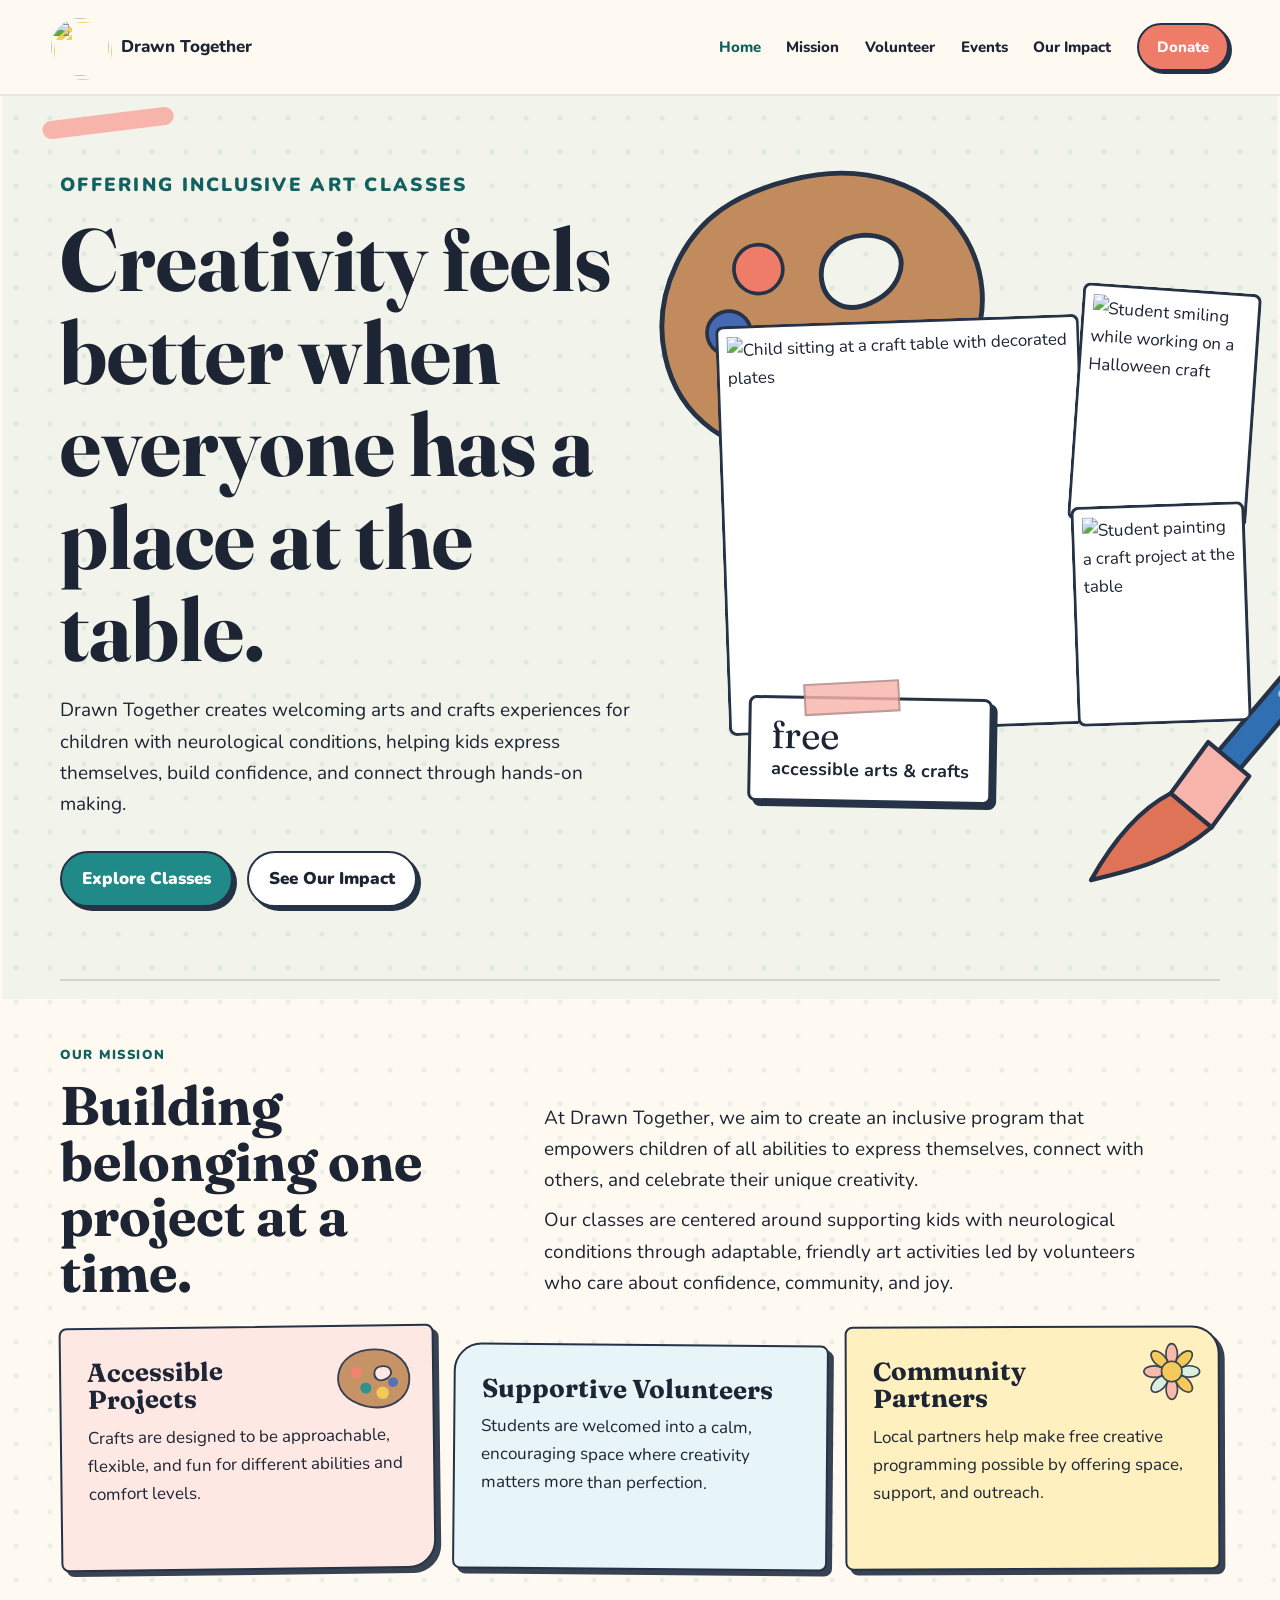
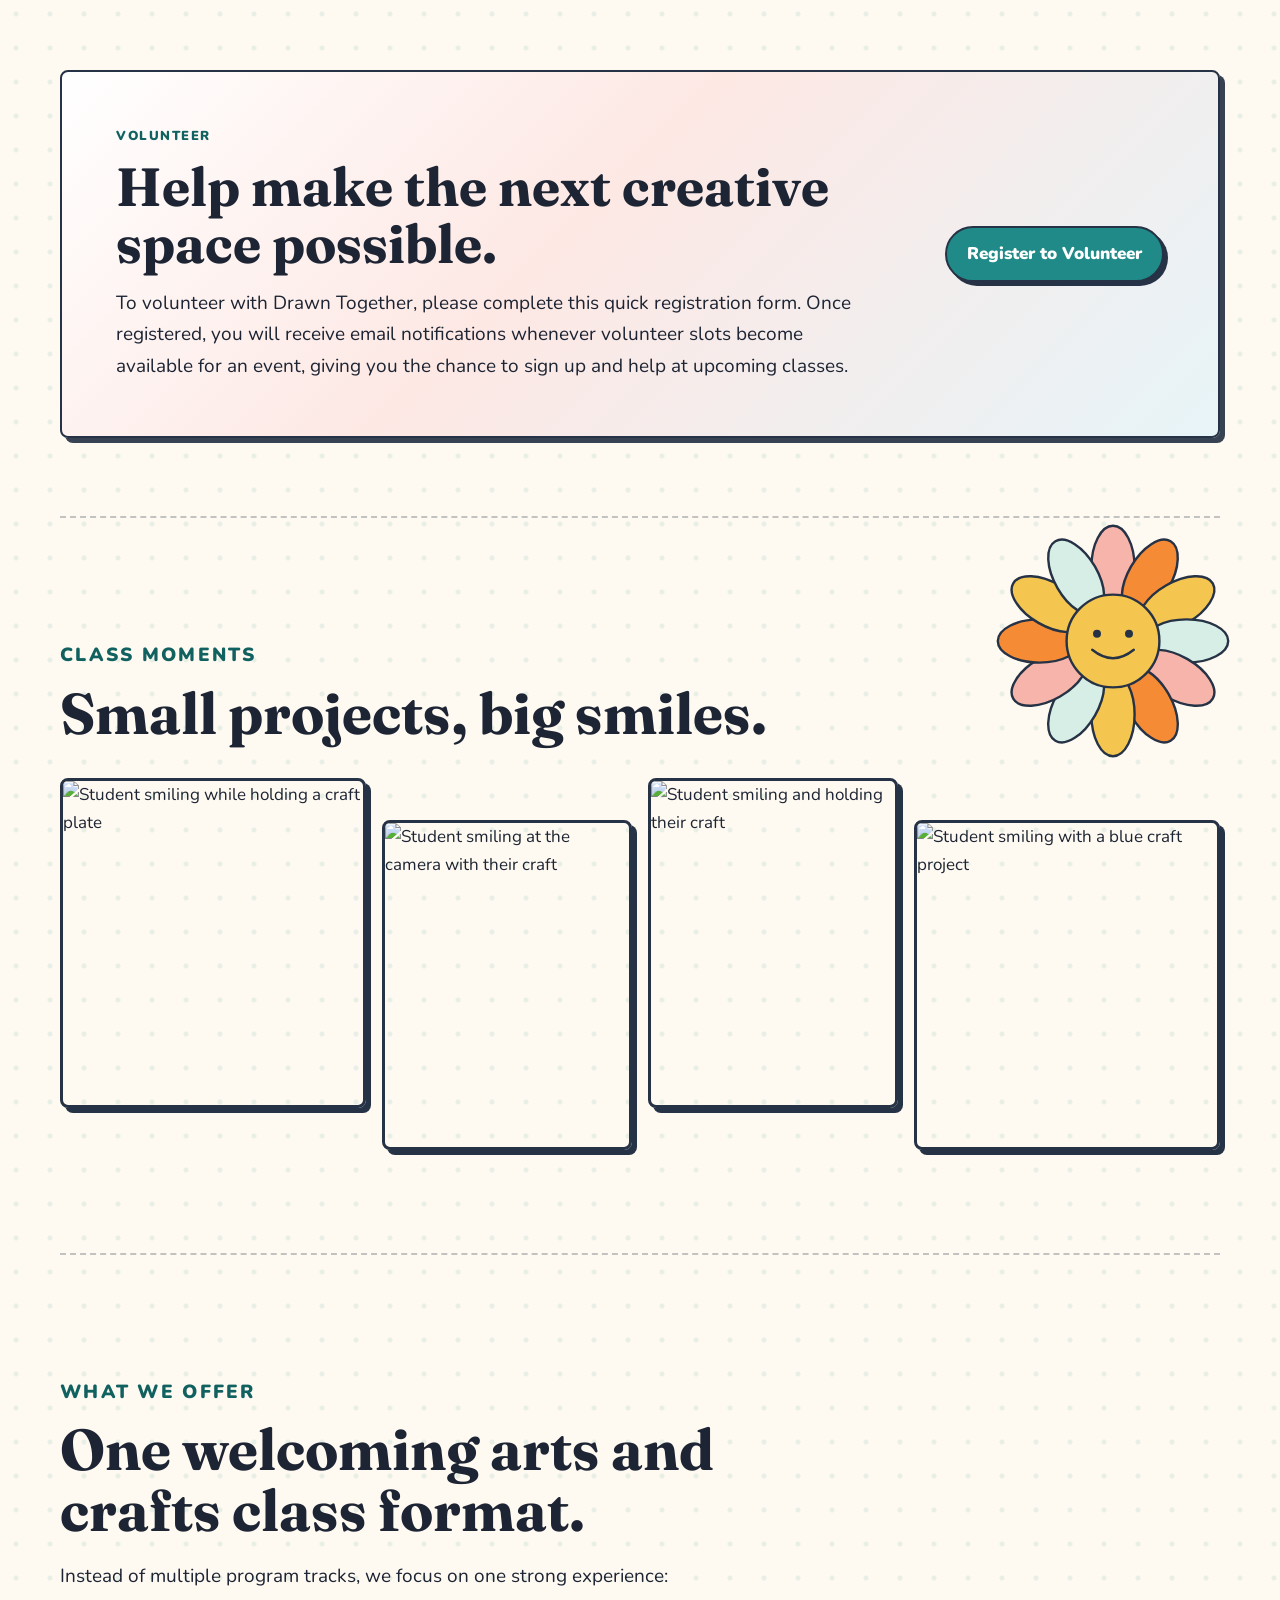
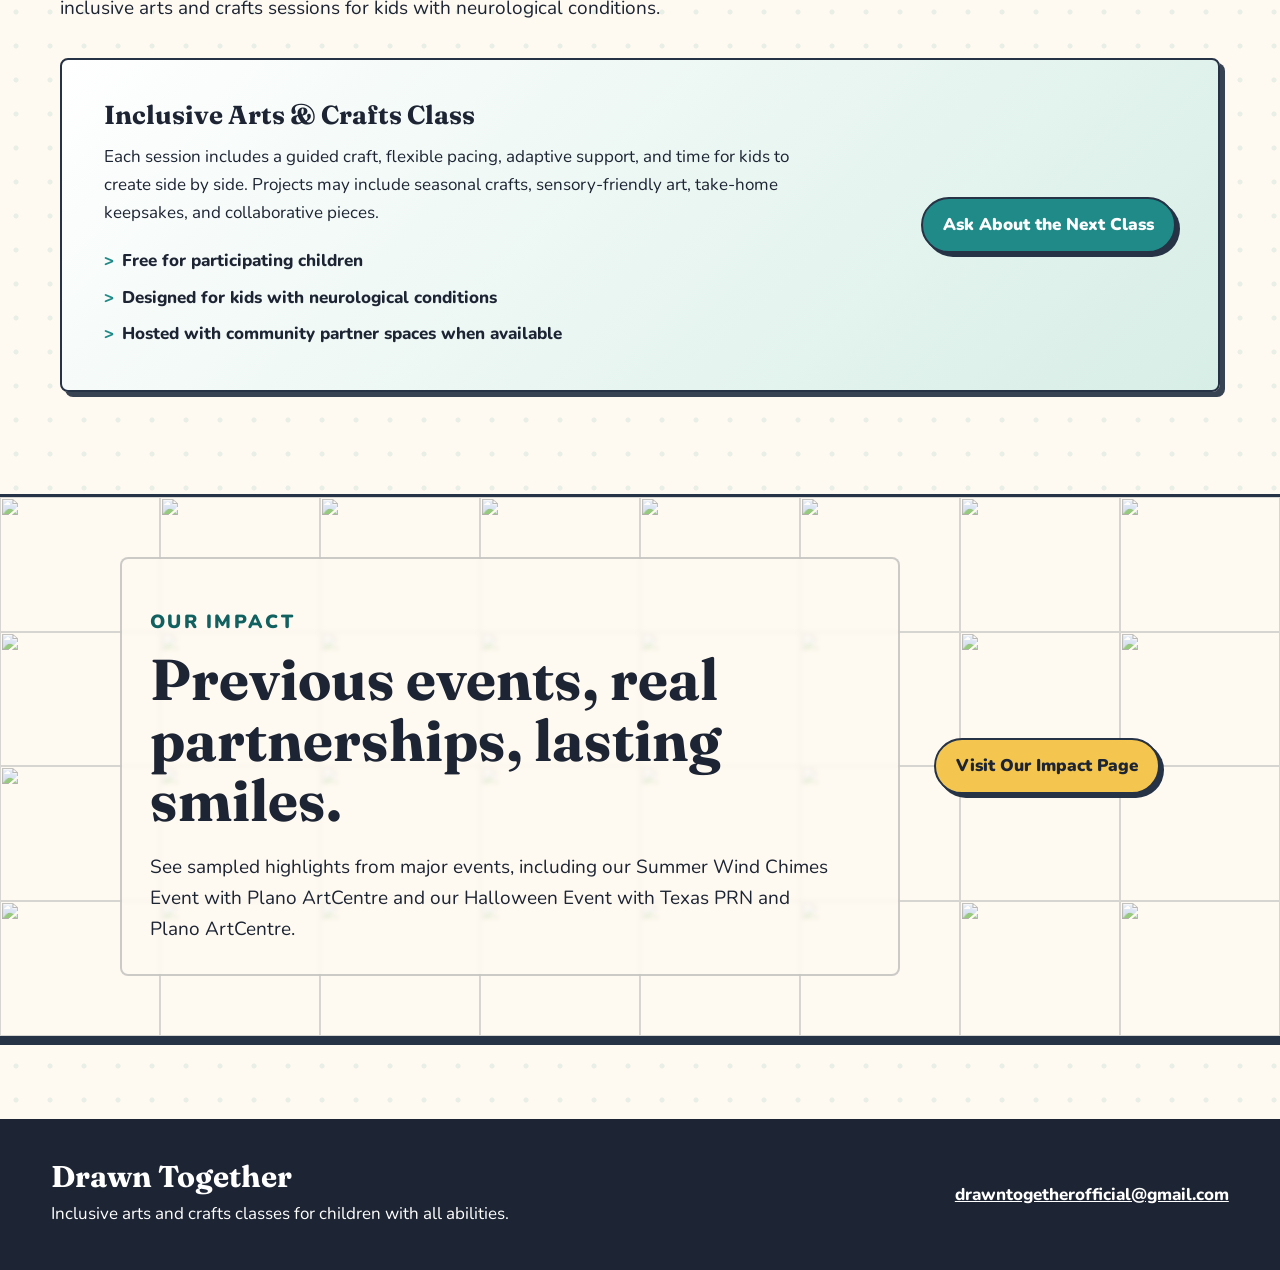
==== commit 4157c3f8: "Add files via upload" ====
--- a/index.html
+++ b/index.html
@@ -3,64 +3,63 @@
 <head>
   <meta charset="utf-8">
   <meta name="viewport" content="width=device-width, initial-scale=1">
-  <meta name="description" content="Drawn Together brings creativity, connection, and joy to children with neurological conditions through inclusive arts and crafts classes.">
+  <meta name="description" content="Drawn Together brings creativity, connection, and joy to children with neurological conditions through inclusive arts and crafts classes.">
   <title>Drawn Together | Inclusive Arts & Crafts</title>
-  <link rel="icon" type="image/png" href="drawn-together-logo.png">
   <link rel="preconnect" href="https://fonts.googleapis.com">
   <link rel="preconnect" href="https://fonts.gstatic.com" crossorigin>
   <link href="https://fonts.googleapis.com/css2?family=Fraunces:opsz,wght@9..144,600;9..144,700&family=Nunito:wght@400;600;700;800&display=swap" rel="stylesheet">
-  <link rel="stylesheet" href="styles.css?v=91">
+  <link rel="stylesheet" href="styles.css?v=102">
 </head>
 <body>
   <header class="site-header">
     <a class="brand" href="index.html" aria-label="Drawn Together home">
-      <img class="brand-logo" src="drawn-together-logo.png" alt="">
+      <img class="brand-logo" src="assets/drawn-together-logo.png" alt="">
       <span>Drawn Together</span>
     </a>
     <button class="nav-toggle" aria-expanded="false" aria-controls="site-nav">Menu</button>
     <nav class="site-nav" id="site-nav">
-      <a href="index.html" aria-current="page">Home</a>
-      <a href="#mission">Mission</a>
-      <a href="#volunteer">Volunteer</a>
-      <a href="#events">Events</a>
-      <a href="impact.html">Our Impact</a>
-      <a class="nav-pill" href="donate.html">Donate</a>
+      <a href="index.html" aria-current="page">Home</a>
+      <a href="#mission">Mission</a>
+      <a href="#volunteer">Volunteer</a>
+      <a href="#events">Events</a>
+      <a href="impact.html">Our Impact</a>
+      <a class="nav-pill" href="donate.html">Donate</a>
     </nav>
   </header>
 
   <main>
     <section class="hero home-hero">
-      <div class="hero-copy">
-        <img class="hero-text-handprint" src="handprint-reference-teal.png" alt="" aria-hidden="true">
-        <p class="eyebrow">Offering inclusive art classes</p>
+      <div class="hero-copy">
+        <img class="hero-text-handprint" src="assets/handprint-reference-teal.png" alt="" aria-hidden="true">
+        <p class="eyebrow">Offering inclusive art classes</p>
         <h1>Creativity feels better when everyone has a place at the table.</h1>
-        <p>Drawn Together creates welcoming arts and crafts experiences for children with neurological conditions, helping kids express themselves, build confidence, and connect through hands-on making.</p>
+        <p>Drawn Together creates welcoming arts and crafts experiences for children with neurological conditions, helping kids express themselves, build confidence, and connect through hands-on making.</p>
         <div class="hero-actions">
           <a class="button primary" href="#events">Explore Classes</a>
           <a class="button ghost" href="impact.html">See Our Impact</a>
         </div>
       </div>
-      <div class="hero-art" aria-label="Photo collage from Drawn Together events">
-        <svg class="hero-palette" aria-hidden="true" viewBox="0 0 150 126" role="img">
-          <path class="hero-palette-body" d="M73 8 C103 5 130 18 140 43 C151 72 134 102 102 116 C76 128 44 123 25 104 C7 86 6 57 21 35 C33 17 50 10 73 8 Z M99 35 C88 34 80 40 79 49 C78 59 86 66 97 63 C109 60 115 50 111 42 C109 38 105 36 99 35 Z"></path>
-          <circle class="hero-paint coral" cx="54" cy="42" r="10"></circle>
-          <circle class="hero-paint teal" cx="60" cy="79" r="10"></circle>
-          <circle class="hero-paint gold" cx="90" cy="86" r="11"></circle>
-          <circle class="hero-paint blue" cx="38" cy="66" r="9"></circle>
-        </svg>
-        <svg class="hero-brush" aria-hidden="true" viewBox="0 0 260 220" role="img">
-          <path class="logo-brush-handle-outline" d="M196 18 L115 146"></path>
-          <path class="logo-brush-handle" d="M196 18 L115 146"></path>
-          <path class="logo-brush-ferrule" d="M105 138 L126 151 L112 177 L91 164 Z"></path>
-          <path class="logo-brush-bristles" d="M91 164 C77 174 67 191 60 209 C78 202 96 195 112 177 Z"></path>
-          <path class="logo-brush-shine" d="M183 36 L136 111"></path>
-        </svg>
-        <img class="photo-card photo-one" src="https://drive.google.com/thumbnail?id=1I2fXS_YgboYenYFkiZeGfeSN4g4B1cTE&sz=w1200" alt="Child sitting at a craft table with decorated plates">
+      <div class="hero-art" aria-label="Photo collage from Drawn Together events">
+        <svg class="hero-palette" aria-hidden="true" viewBox="0 0 150 126" role="img">
+          <path class="hero-palette-body" d="M73 8 C103 5 130 18 140 43 C151 72 134 102 102 116 C76 128 44 123 25 104 C7 86 6 57 21 35 C33 17 50 10 73 8 Z M99 35 C88 34 80 40 79 49 C78 59 86 66 97 63 C109 60 115 50 111 42 C109 38 105 36 99 35 Z"></path>
+          <circle class="hero-paint coral" cx="54" cy="42" r="10"></circle>
+          <circle class="hero-paint teal" cx="60" cy="79" r="10"></circle>
+          <circle class="hero-paint gold" cx="90" cy="86" r="11"></circle>
+          <circle class="hero-paint blue" cx="38" cy="66" r="9"></circle>
+        </svg>
+        <svg class="hero-brush" aria-hidden="true" viewBox="0 0 260 220" role="img">
+          <path class="logo-brush-handle-outline" d="M196 18 L115 146"></path>
+          <path class="logo-brush-handle" d="M196 18 L115 146"></path>
+          <path class="logo-brush-ferrule" d="M105 138 L126 151 L112 177 L91 164 Z"></path>
+          <path class="logo-brush-bristles" d="M91 164 C77 174 67 191 60 209 C78 202 96 195 112 177 Z"></path>
+          <path class="logo-brush-shine" d="M183 36 L136 111"></path>
+        </svg>
+        <img class="photo-card photo-one" src="https://drive.google.com/thumbnail?id=1I2fXS_YgboYenYFkiZeGfeSN4g4B1cTE&sz=w1200" alt="Child sitting at a craft table with decorated plates">
         <img class="photo-card photo-two" src="https://drive.google.com/thumbnail?id=1QKxmnsd4nhzKR6UI_txVq_-8PnRC14nu&sz=w1200" alt="Student smiling while working on a Halloween craft">
         <img class="photo-card photo-three" src="https://drive.google.com/thumbnail?id=1JYVO4O3CvDQ8GXIm3YEL2UsHCuEAbKap&sz=w1200" alt="Student painting a craft project at the table">
         <div class="doodle-note">
           <span>free</span>
-          <strong>accessible arts & crafts</strong>
+          <strong>accessible arts & crafts</strong>
         </div>
       </div>
     </section>
@@ -72,70 +71,70 @@
       </div>
       <div class="copy-block">
         <p>At Drawn Together, we aim to create an inclusive program that empowers children of all abilities to express themselves, connect with others, and celebrate their unique creativity.</p>
-        <p>Our classes are centered around supporting kids with neurological conditions through adaptable, friendly art activities led by volunteers who care about confidence, community, and joy.</p>
-      </div>
-    </section>
-
-    <section class="section feature-band">
-      <div class="feature-card feature-access">
-        <svg class="card-art card-palette" aria-hidden="true" viewBox="0 0 132 112" role="img">
-          <path class="palette-body" d="M68 8 C104 8 127 31 124 60 C121 91 88 108 53 99 C23 91 6 72 10 48 C14 23 38 8 68 8 Z M82 35 C73 35 68 40 68 47 C68 55 75 60 84 57 C93 54 97 47 94 41 C92 37 88 35 82 35 Z"></path>
-          <circle class="paint-spot coral" cx="39" cy="45" r="9"></circle>
-          <circle class="paint-spot teal" cx="54" cy="70" r="9"></circle>
-          <circle class="paint-spot gold" cx="81" cy="78" r="10"></circle>
-          <circle class="paint-spot blue" cx="98" cy="61" r="8"></circle>
-        </svg>
-        <h3>Accessible Projects</h3>
-        <p>Crafts are designed to be approachable, flexible, and fun for different abilities and comfort levels.</p>
-      </div>
-      <div class="feature-card feature-volunteer">
-        <h3>Supportive Volunteers</h3>
-        <p>Students are welcomed into a calm, encouraging space where creativity matters more than perfection.</p>
-      </div>
-      <div class="feature-card feature-partner">
-        <svg class="card-art card-flower" aria-hidden="true" viewBox="-12 -12 156 156" role="img">
-          <g class="card-flower-petals">
-            <ellipse cx="66" cy="23" rx="14" ry="25"></ellipse>
-            <ellipse cx="96" cy="36" rx="14" ry="25" transform="rotate(45 96 36)"></ellipse>
-            <ellipse cx="109" cy="66" rx="25" ry="14"></ellipse>
-            <ellipse cx="96" cy="96" rx="14" ry="25" transform="rotate(-45 96 96)"></ellipse>
-            <ellipse cx="66" cy="109" rx="14" ry="25"></ellipse>
-            <ellipse cx="36" cy="96" rx="14" ry="25" transform="rotate(45 36 96)"></ellipse>
-            <ellipse cx="23" cy="66" rx="25" ry="14"></ellipse>
-            <ellipse cx="36" cy="36" rx="14" ry="25" transform="rotate(-45 36 36)"></ellipse>
-          </g>
-          <circle class="card-flower-face" cx="66" cy="66" r="25"></circle>
-        </svg>
-        <h3>Community Partners</h3>
-        <p>Local partners help make free creative programming possible by offering space, support, and outreach.</p>
-      </div>
-    </section>
-
-    <section class="section volunteer-section" id="volunteer">
-      <div class="volunteer-copy">
-        <p class="eyebrow">Volunteer</p>
-        <h2>Help make the next creative space possible.</h2>
-        <p>To volunteer with Drawn Together, please complete this quick registration form. Once registered, you will receive email notifications whenever volunteer slots become available for an event, giving you the chance to sign up and help at upcoming classes.</p>
-      </div>
-      <a class="button primary" href="https://docs.google.com/forms/d/e/1FAIpQLSdoRaxbijlcWjJT20AJbilU5-lTFPil-zKg2aW4QV7aB6gCew/viewform?usp=header" target="_blank" rel="noreferrer">Register to Volunteer</a>
-    </section>
+        <p>Our classes are centered around supporting kids with neurological conditions through adaptable, friendly art activities led by volunteers who care about confidence, community, and joy.</p>
+      </div>
+    </section>
+
+    <section class="section feature-band">
+      <div class="feature-card feature-access">
+        <svg class="card-art card-palette" aria-hidden="true" viewBox="0 0 132 112" role="img">
+          <path class="palette-body" d="M68 8 C104 8 127 31 124 60 C121 91 88 108 53 99 C23 91 6 72 10 48 C14 23 38 8 68 8 Z M82 35 C73 35 68 40 68 47 C68 55 75 60 84 57 C93 54 97 47 94 41 C92 37 88 35 82 35 Z"></path>
+          <circle class="paint-spot coral" cx="39" cy="45" r="9"></circle>
+          <circle class="paint-spot teal" cx="54" cy="70" r="9"></circle>
+          <circle class="paint-spot gold" cx="81" cy="78" r="10"></circle>
+          <circle class="paint-spot blue" cx="98" cy="61" r="8"></circle>
+        </svg>
+        <h3>Accessible Projects</h3>
+        <p>Crafts are designed to be approachable, flexible, and fun for different abilities and comfort levels.</p>
+      </div>
+      <div class="feature-card feature-volunteer">
+        <h3>Supportive Volunteers</h3>
+        <p>Students are welcomed into a calm, encouraging space where creativity matters more than perfection.</p>
+      </div>
+      <div class="feature-card feature-partner">
+        <svg class="card-art card-flower" aria-hidden="true" viewBox="-12 -12 156 156" role="img">
+          <g class="card-flower-petals">
+            <ellipse cx="66" cy="23" rx="14" ry="25"></ellipse>
+            <ellipse cx="96" cy="36" rx="14" ry="25" transform="rotate(45 96 36)"></ellipse>
+            <ellipse cx="109" cy="66" rx="25" ry="14"></ellipse>
+            <ellipse cx="96" cy="96" rx="14" ry="25" transform="rotate(-45 96 96)"></ellipse>
+            <ellipse cx="66" cy="109" rx="14" ry="25"></ellipse>
+            <ellipse cx="36" cy="96" rx="14" ry="25" transform="rotate(45 36 96)"></ellipse>
+            <ellipse cx="23" cy="66" rx="25" ry="14"></ellipse>
+            <ellipse cx="36" cy="36" rx="14" ry="25" transform="rotate(-45 36 36)"></ellipse>
+          </g>
+          <circle class="card-flower-face" cx="66" cy="66" r="25"></circle>
+        </svg>
+        <h3>Community Partners</h3>
+        <p>Local partners help make free creative programming possible by offering space, support, and outreach.</p>
+      </div>
+    </section>
+
+    <section class="section volunteer-section" id="volunteer">
+      <div class="volunteer-copy">
+        <p class="eyebrow">Volunteer</p>
+        <h2>Help make the next creative space possible.</h2>
+        <p>To volunteer with Drawn Together, please complete this quick registration form. Once registered, you will receive email notifications whenever volunteer slots become available for an event, giving you the chance to sign up and help at upcoming classes.</p>
+      </div>
+      <a class="button primary" href="https://docs.google.com/forms/d/e/1FAIpQLSdoRaxbijlcWjJT20AJbilU5-lTFPil-zKg2aW4QV7aB6gCew/viewform?usp=header" target="_blank" rel="noreferrer">Register to Volunteer</a>
+    </section>
 
     <section class="section moments-section">
-      <svg class="smiley-flower" aria-hidden="true" viewBox="0 0 300 260" role="img">
-        <g class="flower-petals">
-          <ellipse cx="150" cy="38" rx="27" ry="52"></ellipse>
-          <ellipse cx="150" cy="38" rx="27" ry="52" transform="rotate(30 150 130)"></ellipse>
-          <ellipse cx="150" cy="38" rx="27" ry="52" transform="rotate(60 150 130)"></ellipse>
-          <ellipse cx="150" cy="38" rx="27" ry="52" transform="rotate(90 150 130)"></ellipse>
-          <ellipse cx="150" cy="38" rx="27" ry="52" transform="rotate(120 150 130)"></ellipse>
-          <ellipse cx="150" cy="38" rx="27" ry="52" transform="rotate(150 150 130)"></ellipse>
-          <ellipse cx="150" cy="38" rx="27" ry="52" transform="rotate(180 150 130)"></ellipse>
-          <ellipse cx="150" cy="38" rx="27" ry="52" transform="rotate(210 150 130)"></ellipse>
-          <ellipse cx="150" cy="38" rx="27" ry="52" transform="rotate(240 150 130)"></ellipse>
-          <ellipse cx="150" cy="38" rx="27" ry="52" transform="rotate(270 150 130)"></ellipse>
-          <ellipse cx="150" cy="38" rx="27" ry="52" transform="rotate(300 150 130)"></ellipse>
-          <ellipse cx="150" cy="38" rx="27" ry="52" transform="rotate(330 150 130)"></ellipse>
-        </g>
+      <svg class="smiley-flower" aria-hidden="true" viewBox="0 0 300 260" role="img">
+        <g class="flower-petals">
+          <ellipse cx="150" cy="38" rx="27" ry="52"></ellipse>
+          <ellipse cx="150" cy="38" rx="27" ry="52" transform="rotate(30 150 130)"></ellipse>
+          <ellipse cx="150" cy="38" rx="27" ry="52" transform="rotate(60 150 130)"></ellipse>
+          <ellipse cx="150" cy="38" rx="27" ry="52" transform="rotate(90 150 130)"></ellipse>
+          <ellipse cx="150" cy="38" rx="27" ry="52" transform="rotate(120 150 130)"></ellipse>
+          <ellipse cx="150" cy="38" rx="27" ry="52" transform="rotate(150 150 130)"></ellipse>
+          <ellipse cx="150" cy="38" rx="27" ry="52" transform="rotate(180 150 130)"></ellipse>
+          <ellipse cx="150" cy="38" rx="27" ry="52" transform="rotate(210 150 130)"></ellipse>
+          <ellipse cx="150" cy="38" rx="27" ry="52" transform="rotate(240 150 130)"></ellipse>
+          <ellipse cx="150" cy="38" rx="27" ry="52" transform="rotate(270 150 130)"></ellipse>
+          <ellipse cx="150" cy="38" rx="27" ry="52" transform="rotate(300 150 130)"></ellipse>
+          <ellipse cx="150" cy="38" rx="27" ry="52" transform="rotate(330 150 130)"></ellipse>
+        </g>
         <circle class="flower-face" cx="150" cy="130" r="58"></circle>
         <circle class="flower-eye" cx="130" cy="121" r="5"></circle>
         <circle class="flower-eye" cx="170" cy="121" r="5"></circle>
@@ -157,7 +156,7 @@
       <div class="section-heading">
         <p class="eyebrow">What We Offer</p>
         <h2>One welcoming arts and crafts class format.</h2>
-        <p>Instead of multiple program tracks, we focus on one strong experience: inclusive arts and crafts sessions for kids with neurological conditions.</p>
+        <p>Instead of multiple program tracks, we focus on one strong experience: inclusive arts and crafts sessions for kids with neurological conditions.</p>
       </div>
       <article class="event-detail">
         <div>
@@ -165,7 +164,7 @@
           <p>Each session includes a guided craft, flexible pacing, adaptive support, and time for kids to create side by side. Projects may include seasonal crafts, sensory-friendly art, take-home keepsakes, and collaborative pieces.</p>
           <ul class="check-list">
             <li>Free for participating children</li>
-            <li>Designed for kids with neurological conditions</li>
+            <li>Designed for kids with neurological conditions</li>
             <li>Hosted with community partner spaces when available</li>
           </ul>
         </div>
@@ -173,46 +172,46 @@
       </article>
     </section>
 
-    <section class="section impact-preview">
-      <div class="impact-collage" aria-hidden="true">
-        <img src="impact-collage/collage_01.jpg" alt="">
-        <img src="impact-collage/collage_02.jpg" alt="">
-        <img src="impact-collage/collage_03.jpg" alt="">
-        <img src="impact-collage/collage_04.jpg" alt="">
-        <img src="impact-collage/collage_05.jpg" alt="">
-        <img src="impact-collage/collage_06.jpg" alt="">
-        <img src="impact-collage/collage_07.jpg" alt="">
-        <img src="impact-collage/collage_08.jpg" alt="">
-        <img src="impact-collage/collage_09.jpg" alt="">
-        <img src="impact-collage/collage_10.jpg" alt="">
-        <img src="impact-collage/collage_11.jpg" alt="">
-        <img src="impact-collage/collage_12.jpg" alt="">
-        <img src="impact-collage/collage_13.jpg" alt="">
-        <img src="impact-collage/collage_14.jpg" alt="">
-        <img src="impact-collage/collage_15.jpg" alt="">
-        <img src="impact-collage/collage_16.jpg" alt="">
-        <img src="impact-collage/collage_17.jpg" alt="">
-        <img src="impact-collage/collage_18.jpg" alt="">
-        <img src="impact-collage/collage_19.jpg" alt="">
-        <img src="impact-collage/collage_20.jpg" alt="">
-        <img src="impact-collage/collage_21.jpg" alt="">
-        <img src="impact-collage/collage_22.jpg" alt="">
-        <img src="impact-collage/collage_23.jpg" alt="">
-        <img src="impact-collage/collage_24.jpg" alt="">
-        <img src="impact-collage/collage_25.jpg" alt="">
-        <img src="impact-collage/collage_26.jpg" alt="">
-        <img src="impact-collage/collage_27.jpg" alt="">
-        <img src="impact-collage/collage_28.jpg" alt="">
-        <img src="impact-collage/collage_29.jpg" alt="">
-        <img src="impact-collage/collage_30.jpg" alt="">
-        <img src="impact-collage/collage_31.jpg" alt="">
-        <img src="impact-collage/collage_32.jpg" alt="">
-      </div>
-      <div class="impact-preview-copy">
-        <p class="eyebrow">Our Impact</p>
-        <h2>Previous events, real partnerships, lasting smiles.</h2>
-        <p>See sampled highlights from major events, including our Summer Wind Chimes Event with Plano ArtCentre and our Halloween Event with Texas PRN and Plano ArtCentre.</p>
-      </div>
+    <section class="section impact-preview">
+      <div class="impact-collage" aria-hidden="true">
+        <img src="assets/impact-collage/collage_01.jpg" alt="">
+        <img src="assets/impact-collage/collage_02.jpg" alt="">
+        <img src="assets/impact-collage/collage_03.jpg" alt="">
+        <img src="assets/impact-collage/collage_04.jpg" alt="">
+        <img src="assets/impact-collage/collage_05.jpg" alt="">
+        <img src="assets/impact-collage/collage_06.jpg" alt="">
+        <img src="assets/impact-collage/collage_07.jpg" alt="">
+        <img src="assets/impact-collage/collage_08.jpg" alt="">
+        <img src="assets/impact-collage/collage_09.jpg" alt="">
+        <img src="assets/impact-collage/collage_10.jpg" alt="">
+        <img src="assets/impact-collage/collage_11.jpg" alt="">
+        <img src="assets/impact-collage/collage_12.jpg" alt="">
+        <img src="assets/impact-collage/collage_13.jpg" alt="">
+        <img src="assets/impact-collage/collage_14.jpg" alt="">
+        <img src="assets/impact-collage/collage_15.jpg" alt="">
+        <img src="assets/impact-collage/collage_16.jpg" alt="">
+        <img src="assets/impact-collage/collage_17.jpg" alt="">
+        <img src="assets/impact-collage/collage_18.jpg" alt="">
+        <img src="assets/impact-collage/collage_19.jpg" alt="">
+        <img src="assets/impact-collage/collage_20.jpg" alt="">
+        <img src="assets/impact-collage/collage_21.jpg" alt="">
+        <img src="assets/impact-collage/collage_22.jpg" alt="">
+        <img src="assets/impact-collage/collage_23.jpg" alt="">
+        <img src="assets/impact-collage/collage_24.jpg" alt="">
+        <img src="assets/impact-collage/collage_25.jpg" alt="">
+        <img src="assets/impact-collage/collage_26.jpg" alt="">
+        <img src="assets/impact-collage/collage_27.jpg" alt="">
+        <img src="assets/impact-collage/collage_28.jpg" alt="">
+        <img src="assets/impact-collage/collage_29.jpg" alt="">
+        <img src="assets/impact-collage/collage_30.jpg" alt="">
+        <img src="assets/impact-collage/collage_31.jpg" alt="">
+        <img src="assets/impact-collage/collage_32.jpg" alt="">
+      </div>
+      <div class="impact-preview-copy">
+        <p class="eyebrow">Our Impact</p>
+        <h2>Previous events, real partnerships, lasting smiles.</h2>
+        <p>See sampled highlights from major events, including our Summer Wind Chimes Event with Plano ArtCentre and our Halloween Event with Texas PRN and Plano ArtCentre.</p>
+      </div>
       <a class="button ghost dark" href="impact.html">Visit Our Impact Page</a>
     </section>
   </main>
@@ -220,13 +219,13 @@
   <footer class="site-footer">
     <div>
       <h2>Drawn Together</h2>
-      <p>Inclusive arts and crafts classes for children with all abilities.</p>
+      <p>Inclusive arts and crafts classes for children with all abilities.</p>
     </div>
     <div class="footer-contact">
       <a href="mailto:drawntogetherofficial@gmail.com">drawntogetherofficial@gmail.com</a>
     </div>
   </footer>
 
-  <script src="script.js?v=4"></script>
+  <script src="script.js?v=4"></script>
 </body>
 </html>
--- a/styles.css
+++ b/styles.css
@@ -19,10 +19,12 @@
 
 html {
   scroll-behavior: smooth;
+  overflow-x: hidden;
 }
 
 body {
   margin: 0;
+  overflow-x: hidden;
   background:
     radial-gradient(circle at 16px 16px, rgba(31, 138, 135, 0.10) 2px, transparent 3px) 0 0 / 34px 34px,
     var(--paper);
@@ -1698,6 +1700,64 @@
     grid-template-columns: 1fr;
   }
 
+  .impact-preview {
+    width: min(100% - 16px, 1160px);
+    min-height: 820px;
+    align-content: center;
+    margin-left: auto;
+    margin-right: auto;
+    padding: 38px 10px;
+    overflow: hidden;
+  }
+
+  .impact-preview-copy {
+    max-width: none;
+    margin: 0 10px;
+    padding: 22px 20px;
+    box-sizing: border-box;
+    background: rgba(255, 250, 241, 0.9);
+  }
+
+  .impact-preview-copy h2 {
+    font-size: clamp(32px, 10vw, 40px);
+    line-height: 1.04;
+  }
+
+  .impact-preview-copy p:not(.eyebrow) {
+    font-size: 17px;
+    line-height: 1.35;
+    margin-top: 16px;
+  }
+
+  .impact-preview .button {
+    margin: 24px 10px 0;
+  }
+
+  .impact-collage {
+    inset: 0;
+    z-index: 0;
+    grid-template-columns: repeat(3, minmax(0, 1fr));
+    grid-template-rows: none;
+    grid-auto-rows: 112px;
+    opacity: 0.66;
+  }
+
+  .impact-collage img {
+    object-fit: cover;
+    object-position: center;
+  }
+
+  .donate-flower-two {
+    display: none;
+  }
+
+  .donate-flower-one {
+    right: -190px;
+    bottom: 120px;
+    width: 310px;
+    opacity: 0.72;
+  }
+
   .slideshow-track img {
     height: 330px;
   }
@@ -1739,9 +1799,27 @@
 
   .moments-strip img,
   .moments-strip img:nth-child(2),
+  .moments-strip img:nth-child(3),
   .moments-strip img:nth-child(4) {
+    height: clamp(330px, 82vw, 390px);
+    margin-top: 0;
+    object-fit: cover;
+    object-position: center top;
+    background: rgba(255, 255, 255, 0.72);
+  }
+
+  .moments-strip img:first-child {
     height: 260px;
-    margin-top: 0;
+    object-fit: cover;
+    object-position: center bottom;
+  }
+
+  .moments-strip img:nth-child(2) {
+    object-position: center 82%;
+  }
+
+  .moments-strip img:nth-child(3) {
+    object-position: center 42%;
   }
 
   .site-footer {
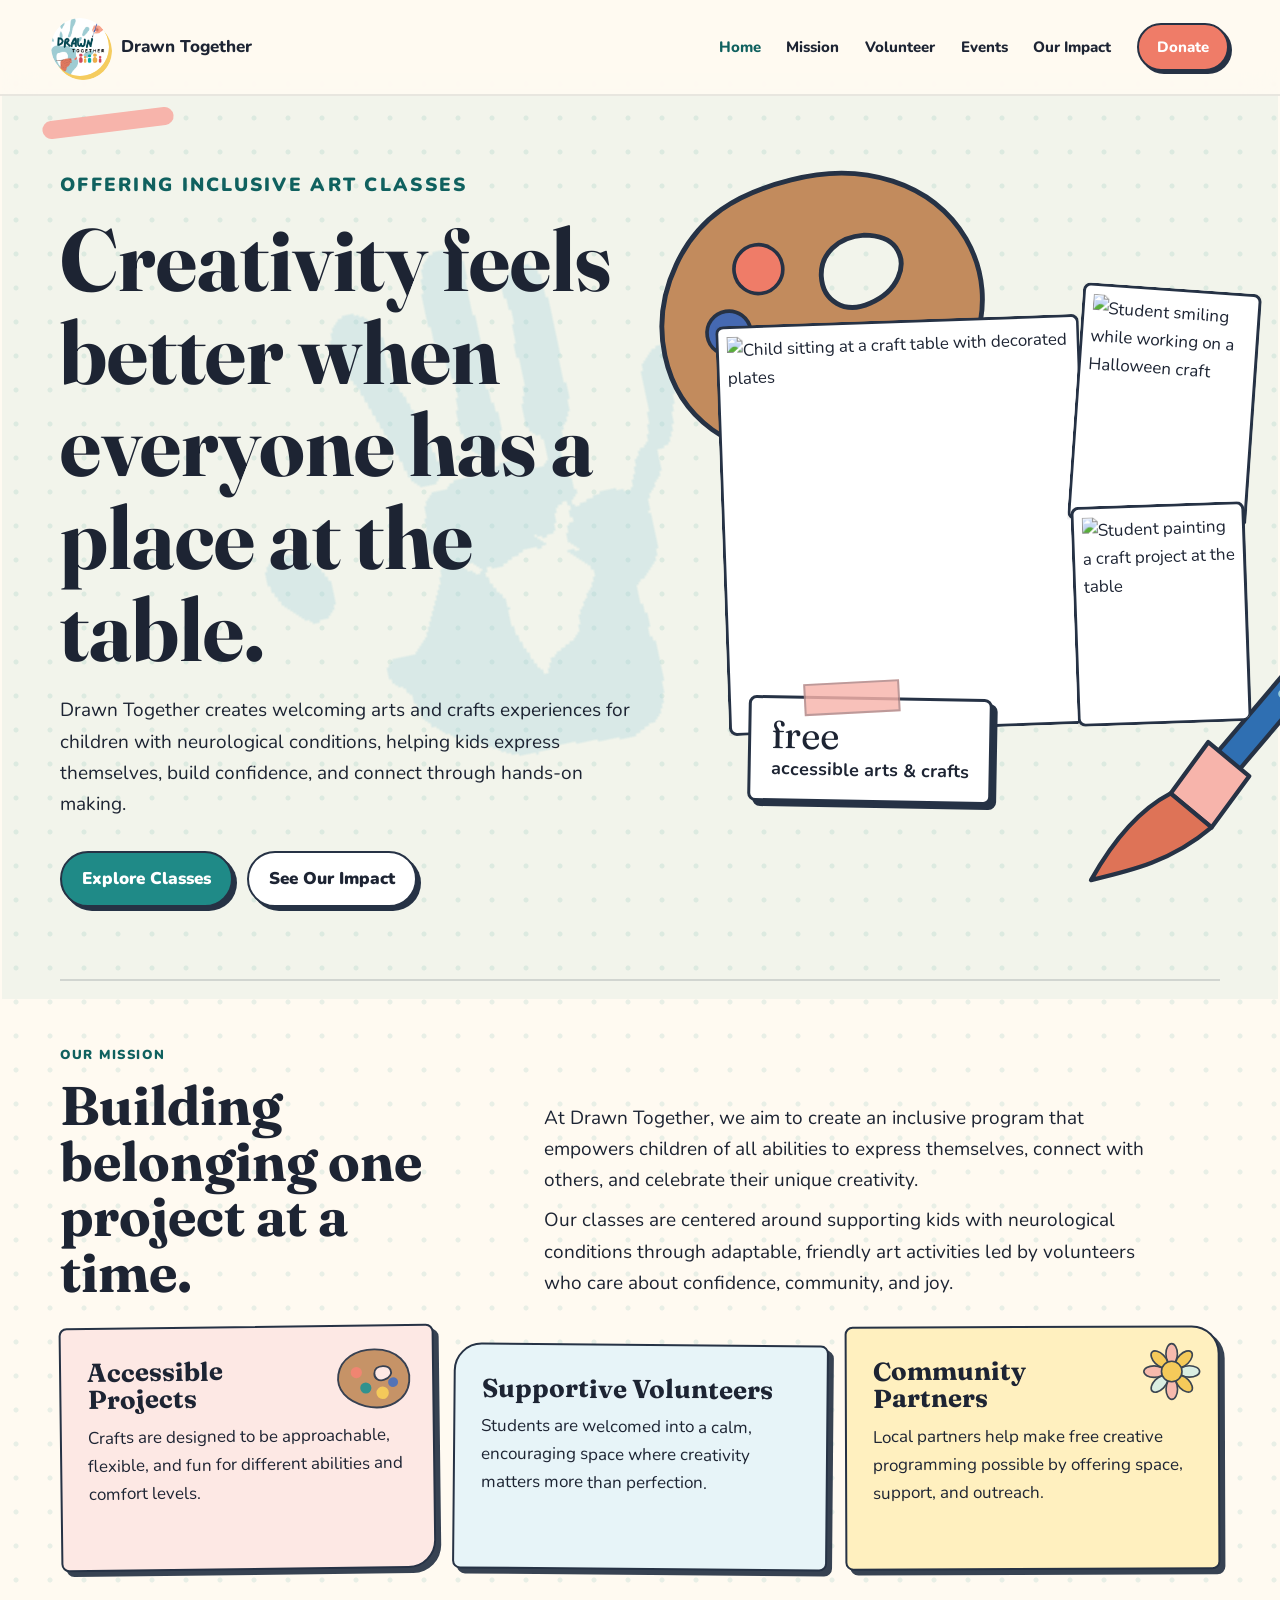
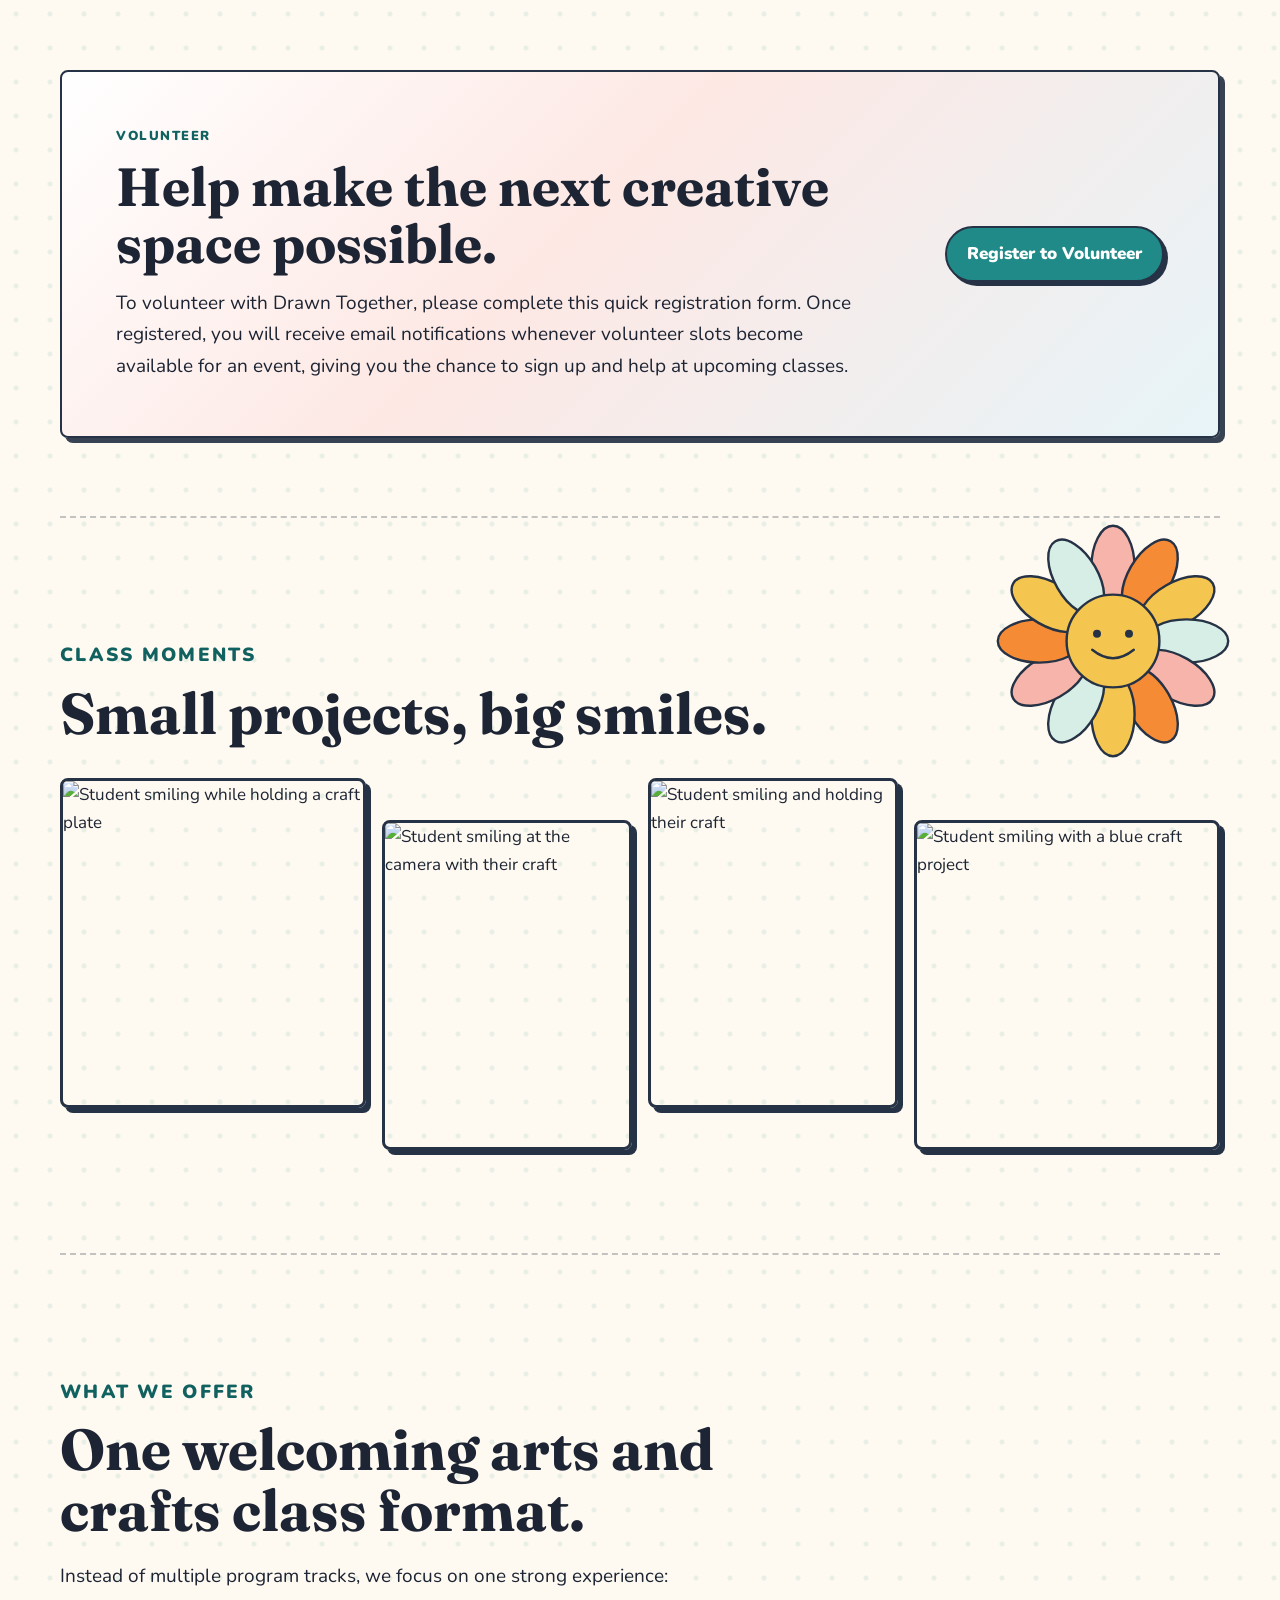
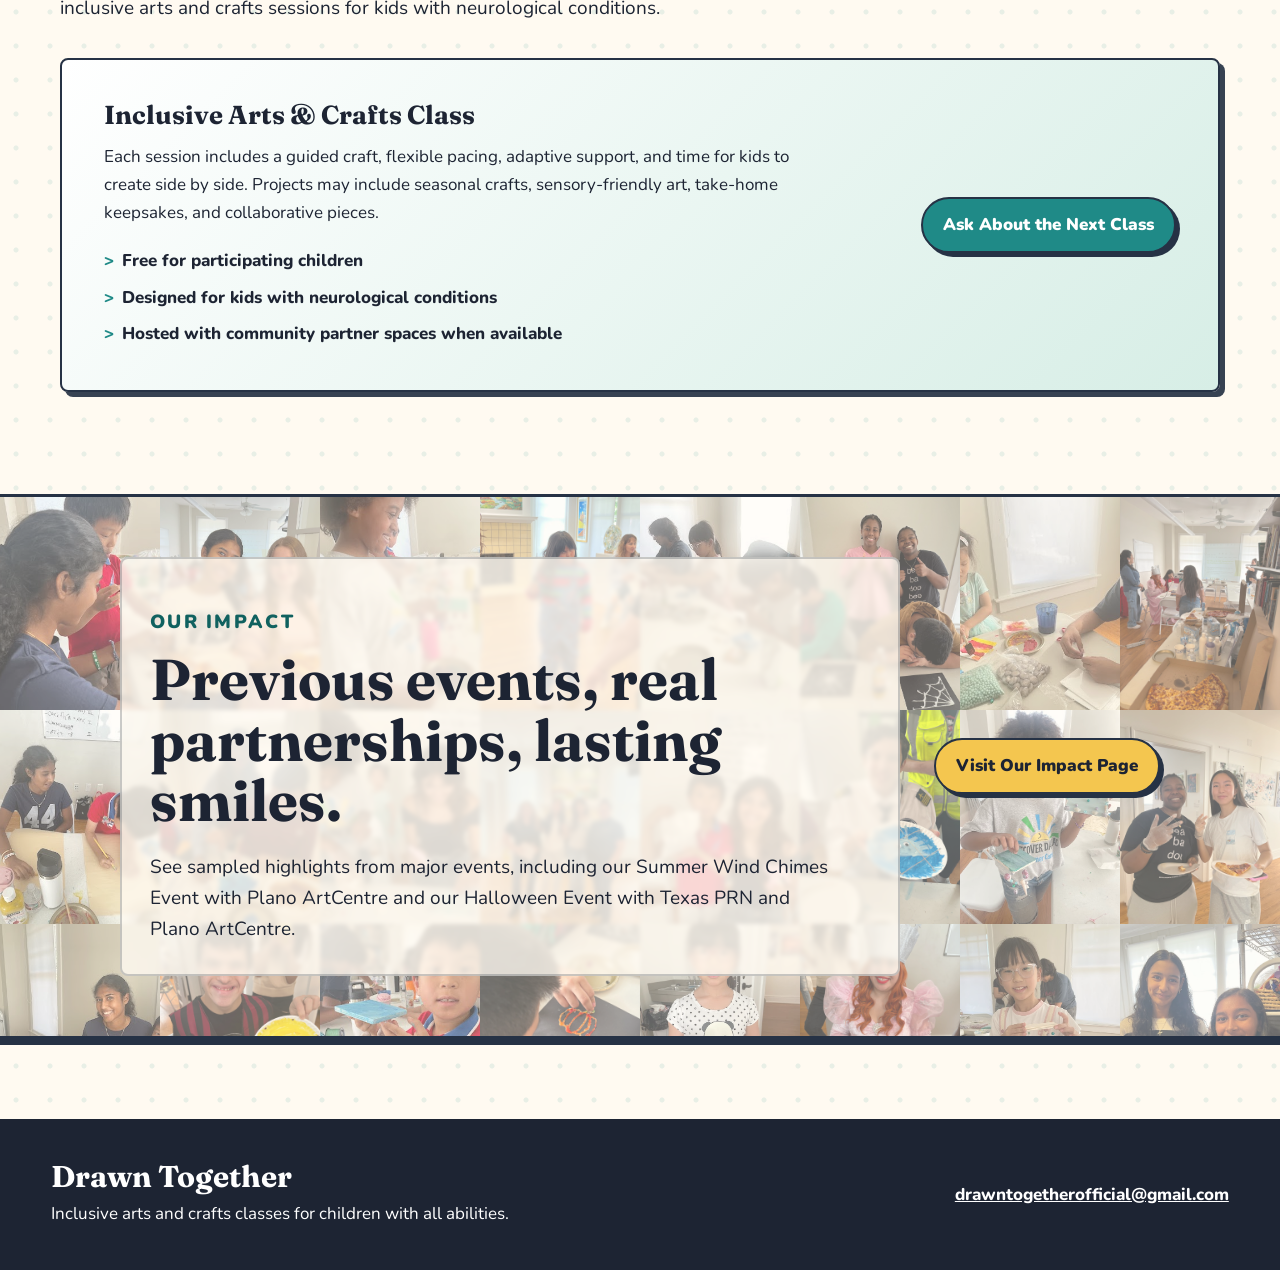
==== commit 514bbb94: "Update index.html" ====
--- a/index.html
+++ b/index.html
@@ -3,63 +3,64 @@
 <head>
   <meta charset="utf-8">
   <meta name="viewport" content="width=device-width, initial-scale=1">
-  <meta name="description" content="Drawn Together brings creativity, connection, and joy to children with neurological conditions through inclusive arts and crafts classes.">
+  <meta name="description" content="Drawn Together brings creativity, connection, and joy to children with neurological conditions through inclusive arts and crafts classes.">
   <title>Drawn Together | Inclusive Arts & Crafts</title>
+  <link rel="icon" type="image/png" href="drawn-together-logo.png">
   <link rel="preconnect" href="https://fonts.googleapis.com">
   <link rel="preconnect" href="https://fonts.gstatic.com" crossorigin>
   <link href="https://fonts.googleapis.com/css2?family=Fraunces:opsz,wght@9..144,600;9..144,700&family=Nunito:wght@400;600;700;800&display=swap" rel="stylesheet">
-  <link rel="stylesheet" href="styles.css?v=102">
+  <link rel="stylesheet" href="styles.css?v=102">
 </head>
 <body>
   <header class="site-header">
     <a class="brand" href="index.html" aria-label="Drawn Together home">
-      <img class="brand-logo" src="assets/drawn-together-logo.png" alt="">
+      <img class="brand-logo" src="drawn-together-logo.png" alt="">
       <span>Drawn Together</span>
     </a>
     <button class="nav-toggle" aria-expanded="false" aria-controls="site-nav">Menu</button>
     <nav class="site-nav" id="site-nav">
-      <a href="index.html" aria-current="page">Home</a>
-      <a href="#mission">Mission</a>
-      <a href="#volunteer">Volunteer</a>
-      <a href="#events">Events</a>
-      <a href="impact.html">Our Impact</a>
-      <a class="nav-pill" href="donate.html">Donate</a>
+      <a href="index.html" aria-current="page">Home</a>
+      <a href="#mission">Mission</a>
+      <a href="#volunteer">Volunteer</a>
+      <a href="#events">Events</a>
+      <a href="impact.html">Our Impact</a>
+      <a class="nav-pill" href="donate.html">Donate</a>
     </nav>
   </header>
 
   <main>
     <section class="hero home-hero">
-      <div class="hero-copy">
-        <img class="hero-text-handprint" src="assets/handprint-reference-teal.png" alt="" aria-hidden="true">
-        <p class="eyebrow">Offering inclusive art classes</p>
+      <div class="hero-copy">
+        <img class="hero-text-handprint" src="handprint-reference-teal.png" alt="" aria-hidden="true">
+        <p class="eyebrow">Offering inclusive art classes</p>
         <h1>Creativity feels better when everyone has a place at the table.</h1>
-        <p>Drawn Together creates welcoming arts and crafts experiences for children with neurological conditions, helping kids express themselves, build confidence, and connect through hands-on making.</p>
+        <p>Drawn Together creates welcoming arts and crafts experiences for children with neurological conditions, helping kids express themselves, build confidence, and connect through hands-on making.</p>
         <div class="hero-actions">
           <a class="button primary" href="#events">Explore Classes</a>
           <a class="button ghost" href="impact.html">See Our Impact</a>
         </div>
       </div>
-      <div class="hero-art" aria-label="Photo collage from Drawn Together events">
-        <svg class="hero-palette" aria-hidden="true" viewBox="0 0 150 126" role="img">
-          <path class="hero-palette-body" d="M73 8 C103 5 130 18 140 43 C151 72 134 102 102 116 C76 128 44 123 25 104 C7 86 6 57 21 35 C33 17 50 10 73 8 Z M99 35 C88 34 80 40 79 49 C78 59 86 66 97 63 C109 60 115 50 111 42 C109 38 105 36 99 35 Z"></path>
-          <circle class="hero-paint coral" cx="54" cy="42" r="10"></circle>
-          <circle class="hero-paint teal" cx="60" cy="79" r="10"></circle>
-          <circle class="hero-paint gold" cx="90" cy="86" r="11"></circle>
-          <circle class="hero-paint blue" cx="38" cy="66" r="9"></circle>
-        </svg>
-        <svg class="hero-brush" aria-hidden="true" viewBox="0 0 260 220" role="img">
-          <path class="logo-brush-handle-outline" d="M196 18 L115 146"></path>
-          <path class="logo-brush-handle" d="M196 18 L115 146"></path>
-          <path class="logo-brush-ferrule" d="M105 138 L126 151 L112 177 L91 164 Z"></path>
-          <path class="logo-brush-bristles" d="M91 164 C77 174 67 191 60 209 C78 202 96 195 112 177 Z"></path>
-          <path class="logo-brush-shine" d="M183 36 L136 111"></path>
-        </svg>
-        <img class="photo-card photo-one" src="https://drive.google.com/thumbnail?id=1I2fXS_YgboYenYFkiZeGfeSN4g4B1cTE&sz=w1200" alt="Child sitting at a craft table with decorated plates">
+      <div class="hero-art" aria-label="Photo collage from Drawn Together events">
+        <svg class="hero-palette" aria-hidden="true" viewBox="0 0 150 126" role="img">
+          <path class="hero-palette-body" d="M73 8 C103 5 130 18 140 43 C151 72 134 102 102 116 C76 128 44 123 25 104 C7 86 6 57 21 35 C33 17 50 10 73 8 Z M99 35 C88 34 80 40 79 49 C78 59 86 66 97 63 C109 60 115 50 111 42 C109 38 105 36 99 35 Z"></path>
+          <circle class="hero-paint coral" cx="54" cy="42" r="10"></circle>
+          <circle class="hero-paint teal" cx="60" cy="79" r="10"></circle>
+          <circle class="hero-paint gold" cx="90" cy="86" r="11"></circle>
+          <circle class="hero-paint blue" cx="38" cy="66" r="9"></circle>
+        </svg>
+        <svg class="hero-brush" aria-hidden="true" viewBox="0 0 260 220" role="img">
+          <path class="logo-brush-handle-outline" d="M196 18 L115 146"></path>
+          <path class="logo-brush-handle" d="M196 18 L115 146"></path>
+          <path class="logo-brush-ferrule" d="M105 138 L126 151 L112 177 L91 164 Z"></path>
+          <path class="logo-brush-bristles" d="M91 164 C77 174 67 191 60 209 C78 202 96 195 112 177 Z"></path>
+          <path class="logo-brush-shine" d="M183 36 L136 111"></path>
+        </svg>
+        <img class="photo-card photo-one" src="https://drive.google.com/thumbnail?id=1I2fXS_YgboYenYFkiZeGfeSN4g4B1cTE&sz=w1200" alt="Child sitting at a craft table with decorated plates">
         <img class="photo-card photo-two" src="https://drive.google.com/thumbnail?id=1QKxmnsd4nhzKR6UI_txVq_-8PnRC14nu&sz=w1200" alt="Student smiling while working on a Halloween craft">
         <img class="photo-card photo-three" src="https://drive.google.com/thumbnail?id=1JYVO4O3CvDQ8GXIm3YEL2UsHCuEAbKap&sz=w1200" alt="Student painting a craft project at the table">
         <div class="doodle-note">
           <span>free</span>
-          <strong>accessible arts & crafts</strong>
+          <strong>accessible arts & crafts</strong>
         </div>
       </div>
     </section>
@@ -71,70 +72,70 @@
       </div>
       <div class="copy-block">
         <p>At Drawn Together, we aim to create an inclusive program that empowers children of all abilities to express themselves, connect with others, and celebrate their unique creativity.</p>
-        <p>Our classes are centered around supporting kids with neurological conditions through adaptable, friendly art activities led by volunteers who care about confidence, community, and joy.</p>
-      </div>
-    </section>
-
-    <section class="section feature-band">
-      <div class="feature-card feature-access">
-        <svg class="card-art card-palette" aria-hidden="true" viewBox="0 0 132 112" role="img">
-          <path class="palette-body" d="M68 8 C104 8 127 31 124 60 C121 91 88 108 53 99 C23 91 6 72 10 48 C14 23 38 8 68 8 Z M82 35 C73 35 68 40 68 47 C68 55 75 60 84 57 C93 54 97 47 94 41 C92 37 88 35 82 35 Z"></path>
-          <circle class="paint-spot coral" cx="39" cy="45" r="9"></circle>
-          <circle class="paint-spot teal" cx="54" cy="70" r="9"></circle>
-          <circle class="paint-spot gold" cx="81" cy="78" r="10"></circle>
-          <circle class="paint-spot blue" cx="98" cy="61" r="8"></circle>
-        </svg>
-        <h3>Accessible Projects</h3>
-        <p>Crafts are designed to be approachable, flexible, and fun for different abilities and comfort levels.</p>
-      </div>
-      <div class="feature-card feature-volunteer">
-        <h3>Supportive Volunteers</h3>
-        <p>Students are welcomed into a calm, encouraging space where creativity matters more than perfection.</p>
-      </div>
-      <div class="feature-card feature-partner">
-        <svg class="card-art card-flower" aria-hidden="true" viewBox="-12 -12 156 156" role="img">
-          <g class="card-flower-petals">
-            <ellipse cx="66" cy="23" rx="14" ry="25"></ellipse>
-            <ellipse cx="96" cy="36" rx="14" ry="25" transform="rotate(45 96 36)"></ellipse>
-            <ellipse cx="109" cy="66" rx="25" ry="14"></ellipse>
-            <ellipse cx="96" cy="96" rx="14" ry="25" transform="rotate(-45 96 96)"></ellipse>
-            <ellipse cx="66" cy="109" rx="14" ry="25"></ellipse>
-            <ellipse cx="36" cy="96" rx="14" ry="25" transform="rotate(45 36 96)"></ellipse>
-            <ellipse cx="23" cy="66" rx="25" ry="14"></ellipse>
-            <ellipse cx="36" cy="36" rx="14" ry="25" transform="rotate(-45 36 36)"></ellipse>
-          </g>
-          <circle class="card-flower-face" cx="66" cy="66" r="25"></circle>
-        </svg>
-        <h3>Community Partners</h3>
-        <p>Local partners help make free creative programming possible by offering space, support, and outreach.</p>
-      </div>
-    </section>
-
-    <section class="section volunteer-section" id="volunteer">
-      <div class="volunteer-copy">
-        <p class="eyebrow">Volunteer</p>
-        <h2>Help make the next creative space possible.</h2>
-        <p>To volunteer with Drawn Together, please complete this quick registration form. Once registered, you will receive email notifications whenever volunteer slots become available for an event, giving you the chance to sign up and help at upcoming classes.</p>
-      </div>
-      <a class="button primary" href="https://docs.google.com/forms/d/e/1FAIpQLSdoRaxbijlcWjJT20AJbilU5-lTFPil-zKg2aW4QV7aB6gCew/viewform?usp=header" target="_blank" rel="noreferrer">Register to Volunteer</a>
-    </section>
+        <p>Our classes are centered around supporting kids with neurological conditions through adaptable, friendly art activities led by volunteers who care about confidence, community, and joy.</p>
+      </div>
+    </section>
+
+    <section class="section feature-band">
+      <div class="feature-card feature-access">
+        <svg class="card-art card-palette" aria-hidden="true" viewBox="0 0 132 112" role="img">
+          <path class="palette-body" d="M68 8 C104 8 127 31 124 60 C121 91 88 108 53 99 C23 91 6 72 10 48 C14 23 38 8 68 8 Z M82 35 C73 35 68 40 68 47 C68 55 75 60 84 57 C93 54 97 47 94 41 C92 37 88 35 82 35 Z"></path>
+          <circle class="paint-spot coral" cx="39" cy="45" r="9"></circle>
+          <circle class="paint-spot teal" cx="54" cy="70" r="9"></circle>
+          <circle class="paint-spot gold" cx="81" cy="78" r="10"></circle>
+          <circle class="paint-spot blue" cx="98" cy="61" r="8"></circle>
+        </svg>
+        <h3>Accessible Projects</h3>
+        <p>Crafts are designed to be approachable, flexible, and fun for different abilities and comfort levels.</p>
+      </div>
+      <div class="feature-card feature-volunteer">
+        <h3>Supportive Volunteers</h3>
+        <p>Students are welcomed into a calm, encouraging space where creativity matters more than perfection.</p>
+      </div>
+      <div class="feature-card feature-partner">
+        <svg class="card-art card-flower" aria-hidden="true" viewBox="-12 -12 156 156" role="img">
+          <g class="card-flower-petals">
+            <ellipse cx="66" cy="23" rx="14" ry="25"></ellipse>
+            <ellipse cx="96" cy="36" rx="14" ry="25" transform="rotate(45 96 36)"></ellipse>
+            <ellipse cx="109" cy="66" rx="25" ry="14"></ellipse>
+            <ellipse cx="96" cy="96" rx="14" ry="25" transform="rotate(-45 96 96)"></ellipse>
+            <ellipse cx="66" cy="109" rx="14" ry="25"></ellipse>
+            <ellipse cx="36" cy="96" rx="14" ry="25" transform="rotate(45 36 96)"></ellipse>
+            <ellipse cx="23" cy="66" rx="25" ry="14"></ellipse>
+            <ellipse cx="36" cy="36" rx="14" ry="25" transform="rotate(-45 36 36)"></ellipse>
+          </g>
+          <circle class="card-flower-face" cx="66" cy="66" r="25"></circle>
+        </svg>
+        <h3>Community Partners</h3>
+        <p>Local partners help make free creative programming possible by offering space, support, and outreach.</p>
+      </div>
+    </section>
+
+    <section class="section volunteer-section" id="volunteer">
+      <div class="volunteer-copy">
+        <p class="eyebrow">Volunteer</p>
+        <h2>Help make the next creative space possible.</h2>
+        <p>To volunteer with Drawn Together, please complete this quick registration form. Once registered, you will receive email notifications whenever volunteer slots become available for an event, giving you the chance to sign up and help at upcoming classes.</p>
+      </div>
+      <a class="button primary" href="https://docs.google.com/forms/d/e/1FAIpQLSdoRaxbijlcWjJT20AJbilU5-lTFPil-zKg2aW4QV7aB6gCew/viewform?usp=header" target="_blank" rel="noreferrer">Register to Volunteer</a>
+    </section>
 
     <section class="section moments-section">
-      <svg class="smiley-flower" aria-hidden="true" viewBox="0 0 300 260" role="img">
-        <g class="flower-petals">
-          <ellipse cx="150" cy="38" rx="27" ry="52"></ellipse>
-          <ellipse cx="150" cy="38" rx="27" ry="52" transform="rotate(30 150 130)"></ellipse>
-          <ellipse cx="150" cy="38" rx="27" ry="52" transform="rotate(60 150 130)"></ellipse>
-          <ellipse cx="150" cy="38" rx="27" ry="52" transform="rotate(90 150 130)"></ellipse>
-          <ellipse cx="150" cy="38" rx="27" ry="52" transform="rotate(120 150 130)"></ellipse>
-          <ellipse cx="150" cy="38" rx="27" ry="52" transform="rotate(150 150 130)"></ellipse>
-          <ellipse cx="150" cy="38" rx="27" ry="52" transform="rotate(180 150 130)"></ellipse>
-          <ellipse cx="150" cy="38" rx="27" ry="52" transform="rotate(210 150 130)"></ellipse>
-          <ellipse cx="150" cy="38" rx="27" ry="52" transform="rotate(240 150 130)"></ellipse>
-          <ellipse cx="150" cy="38" rx="27" ry="52" transform="rotate(270 150 130)"></ellipse>
-          <ellipse cx="150" cy="38" rx="27" ry="52" transform="rotate(300 150 130)"></ellipse>
-          <ellipse cx="150" cy="38" rx="27" ry="52" transform="rotate(330 150 130)"></ellipse>
-        </g>
+      <svg class="smiley-flower" aria-hidden="true" viewBox="0 0 300 260" role="img">
+        <g class="flower-petals">
+          <ellipse cx="150" cy="38" rx="27" ry="52"></ellipse>
+          <ellipse cx="150" cy="38" rx="27" ry="52" transform="rotate(30 150 130)"></ellipse>
+          <ellipse cx="150" cy="38" rx="27" ry="52" transform="rotate(60 150 130)"></ellipse>
+          <ellipse cx="150" cy="38" rx="27" ry="52" transform="rotate(90 150 130)"></ellipse>
+          <ellipse cx="150" cy="38" rx="27" ry="52" transform="rotate(120 150 130)"></ellipse>
+          <ellipse cx="150" cy="38" rx="27" ry="52" transform="rotate(150 150 130)"></ellipse>
+          <ellipse cx="150" cy="38" rx="27" ry="52" transform="rotate(180 150 130)"></ellipse>
+          <ellipse cx="150" cy="38" rx="27" ry="52" transform="rotate(210 150 130)"></ellipse>
+          <ellipse cx="150" cy="38" rx="27" ry="52" transform="rotate(240 150 130)"></ellipse>
+          <ellipse cx="150" cy="38" rx="27" ry="52" transform="rotate(270 150 130)"></ellipse>
+          <ellipse cx="150" cy="38" rx="27" ry="52" transform="rotate(300 150 130)"></ellipse>
+          <ellipse cx="150" cy="38" rx="27" ry="52" transform="rotate(330 150 130)"></ellipse>
+        </g>
         <circle class="flower-face" cx="150" cy="130" r="58"></circle>
         <circle class="flower-eye" cx="130" cy="121" r="5"></circle>
         <circle class="flower-eye" cx="170" cy="121" r="5"></circle>
@@ -156,7 +157,7 @@
       <div class="section-heading">
         <p class="eyebrow">What We Offer</p>
         <h2>One welcoming arts and crafts class format.</h2>
-        <p>Instead of multiple program tracks, we focus on one strong experience: inclusive arts and crafts sessions for kids with neurological conditions.</p>
+        <p>Instead of multiple program tracks, we focus on one strong experience: inclusive arts and crafts sessions for kids with neurological conditions.</p>
       </div>
       <article class="event-detail">
         <div>
@@ -164,7 +165,7 @@
           <p>Each session includes a guided craft, flexible pacing, adaptive support, and time for kids to create side by side. Projects may include seasonal crafts, sensory-friendly art, take-home keepsakes, and collaborative pieces.</p>
           <ul class="check-list">
             <li>Free for participating children</li>
-            <li>Designed for kids with neurological conditions</li>
+            <li>Designed for kids with neurological conditions</li>
             <li>Hosted with community partner spaces when available</li>
           </ul>
         </div>
@@ -172,46 +173,46 @@
       </article>
     </section>
 
-    <section class="section impact-preview">
-      <div class="impact-collage" aria-hidden="true">
-        <img src="assets/impact-collage/collage_01.jpg" alt="">
-        <img src="assets/impact-collage/collage_02.jpg" alt="">
-        <img src="assets/impact-collage/collage_03.jpg" alt="">
-        <img src="assets/impact-collage/collage_04.jpg" alt="">
-        <img src="assets/impact-collage/collage_05.jpg" alt="">
-        <img src="assets/impact-collage/collage_06.jpg" alt="">
-        <img src="assets/impact-collage/collage_07.jpg" alt="">
-        <img src="assets/impact-collage/collage_08.jpg" alt="">
-        <img src="assets/impact-collage/collage_09.jpg" alt="">
-        <img src="assets/impact-collage/collage_10.jpg" alt="">
-        <img src="assets/impact-collage/collage_11.jpg" alt="">
-        <img src="assets/impact-collage/collage_12.jpg" alt="">
-        <img src="assets/impact-collage/collage_13.jpg" alt="">
-        <img src="assets/impact-collage/collage_14.jpg" alt="">
-        <img src="assets/impact-collage/collage_15.jpg" alt="">
-        <img src="assets/impact-collage/collage_16.jpg" alt="">
-        <img src="assets/impact-collage/collage_17.jpg" alt="">
-        <img src="assets/impact-collage/collage_18.jpg" alt="">
-        <img src="assets/impact-collage/collage_19.jpg" alt="">
-        <img src="assets/impact-collage/collage_20.jpg" alt="">
-        <img src="assets/impact-collage/collage_21.jpg" alt="">
-        <img src="assets/impact-collage/collage_22.jpg" alt="">
-        <img src="assets/impact-collage/collage_23.jpg" alt="">
-        <img src="assets/impact-collage/collage_24.jpg" alt="">
-        <img src="assets/impact-collage/collage_25.jpg" alt="">
-        <img src="assets/impact-collage/collage_26.jpg" alt="">
-        <img src="assets/impact-collage/collage_27.jpg" alt="">
-        <img src="assets/impact-collage/collage_28.jpg" alt="">
-        <img src="assets/impact-collage/collage_29.jpg" alt="">
-        <img src="assets/impact-collage/collage_30.jpg" alt="">
-        <img src="assets/impact-collage/collage_31.jpg" alt="">
-        <img src="assets/impact-collage/collage_32.jpg" alt="">
-      </div>
-      <div class="impact-preview-copy">
-        <p class="eyebrow">Our Impact</p>
-        <h2>Previous events, real partnerships, lasting smiles.</h2>
-        <p>See sampled highlights from major events, including our Summer Wind Chimes Event with Plano ArtCentre and our Halloween Event with Texas PRN and Plano ArtCentre.</p>
-      </div>
+    <section class="section impact-preview">
+      <div class="impact-collage" aria-hidden="true">
+        <img src="impact-collage/collage_01.jpg" alt="">
+        <img src="impact-collage/collage_02.jpg" alt="">
+        <img src="impact-collage/collage_03.jpg" alt="">
+        <img src="impact-collage/collage_04.jpg" alt="">
+        <img src="impact-collage/collage_05.jpg" alt="">
+        <img src="impact-collage/collage_06.jpg" alt="">
+        <img src="impact-collage/collage_07.jpg" alt="">
+        <img src="impact-collage/collage_08.jpg" alt="">
+        <img src="impact-collage/collage_09.jpg" alt="">
+        <img src="impact-collage/collage_10.jpg" alt="">
+        <img src="impact-collage/collage_11.jpg" alt="">
+        <img src="impact-collage/collage_12.jpg" alt="">
+        <img src="impact-collage/collage_13.jpg" alt="">
+        <img src="impact-collage/collage_14.jpg" alt="">
+        <img src="impact-collage/collage_15.jpg" alt="">
+        <img src="impact-collage/collage_16.jpg" alt="">
+        <img src="impact-collage/collage_17.jpg" alt="">
+        <img src="impact-collage/collage_18.jpg" alt="">
+        <img src="impact-collage/collage_19.jpg" alt="">
+        <img src="impact-collage/collage_20.jpg" alt="">
+        <img src="impact-collage/collage_21.jpg" alt="">
+        <img src="impact-collage/collage_22.jpg" alt="">
+        <img src="impact-collage/collage_23.jpg" alt="">
+        <img src="impact-collage/collage_24.jpg" alt="">
+        <img src="impact-collage/collage_25.jpg" alt="">
+        <img src="impact-collage/collage_26.jpg" alt="">
+        <img src="impact-collage/collage_27.jpg" alt="">
+        <img src="impact-collage/collage_28.jpg" alt="">
+        <img src="impact-collage/collage_29.jpg" alt="">
+        <img src="impact-collage/collage_30.jpg" alt="">
+        <img src="impact-collage/collage_31.jpg" alt="">
+        <img src="impact-collage/collage_32.jpg" alt="">
+      </div>
+      <div class="impact-preview-copy">
+        <p class="eyebrow">Our Impact</p>
+        <h2>Previous events, real partnerships, lasting smiles.</h2>
+        <p>See sampled highlights from major events, including our Summer Wind Chimes Event with Plano ArtCentre and our Halloween Event with Texas PRN and Plano ArtCentre.</p>
+      </div>
       <a class="button ghost dark" href="impact.html">Visit Our Impact Page</a>
     </section>
   </main>
@@ -219,13 +220,13 @@
   <footer class="site-footer">
     <div>
       <h2>Drawn Together</h2>
-      <p>Inclusive arts and crafts classes for children with all abilities.</p>
+      <p>Inclusive arts and crafts classes for children with all abilities.</p>
     </div>
     <div class="footer-contact">
       <a href="mailto:drawntogetherofficial@gmail.com">drawntogetherofficial@gmail.com</a>
     </div>
   </footer>
 
-  <script src="script.js?v=4"></script>
+  <script src="script.js?v=4"></script>
 </body>
 </html>
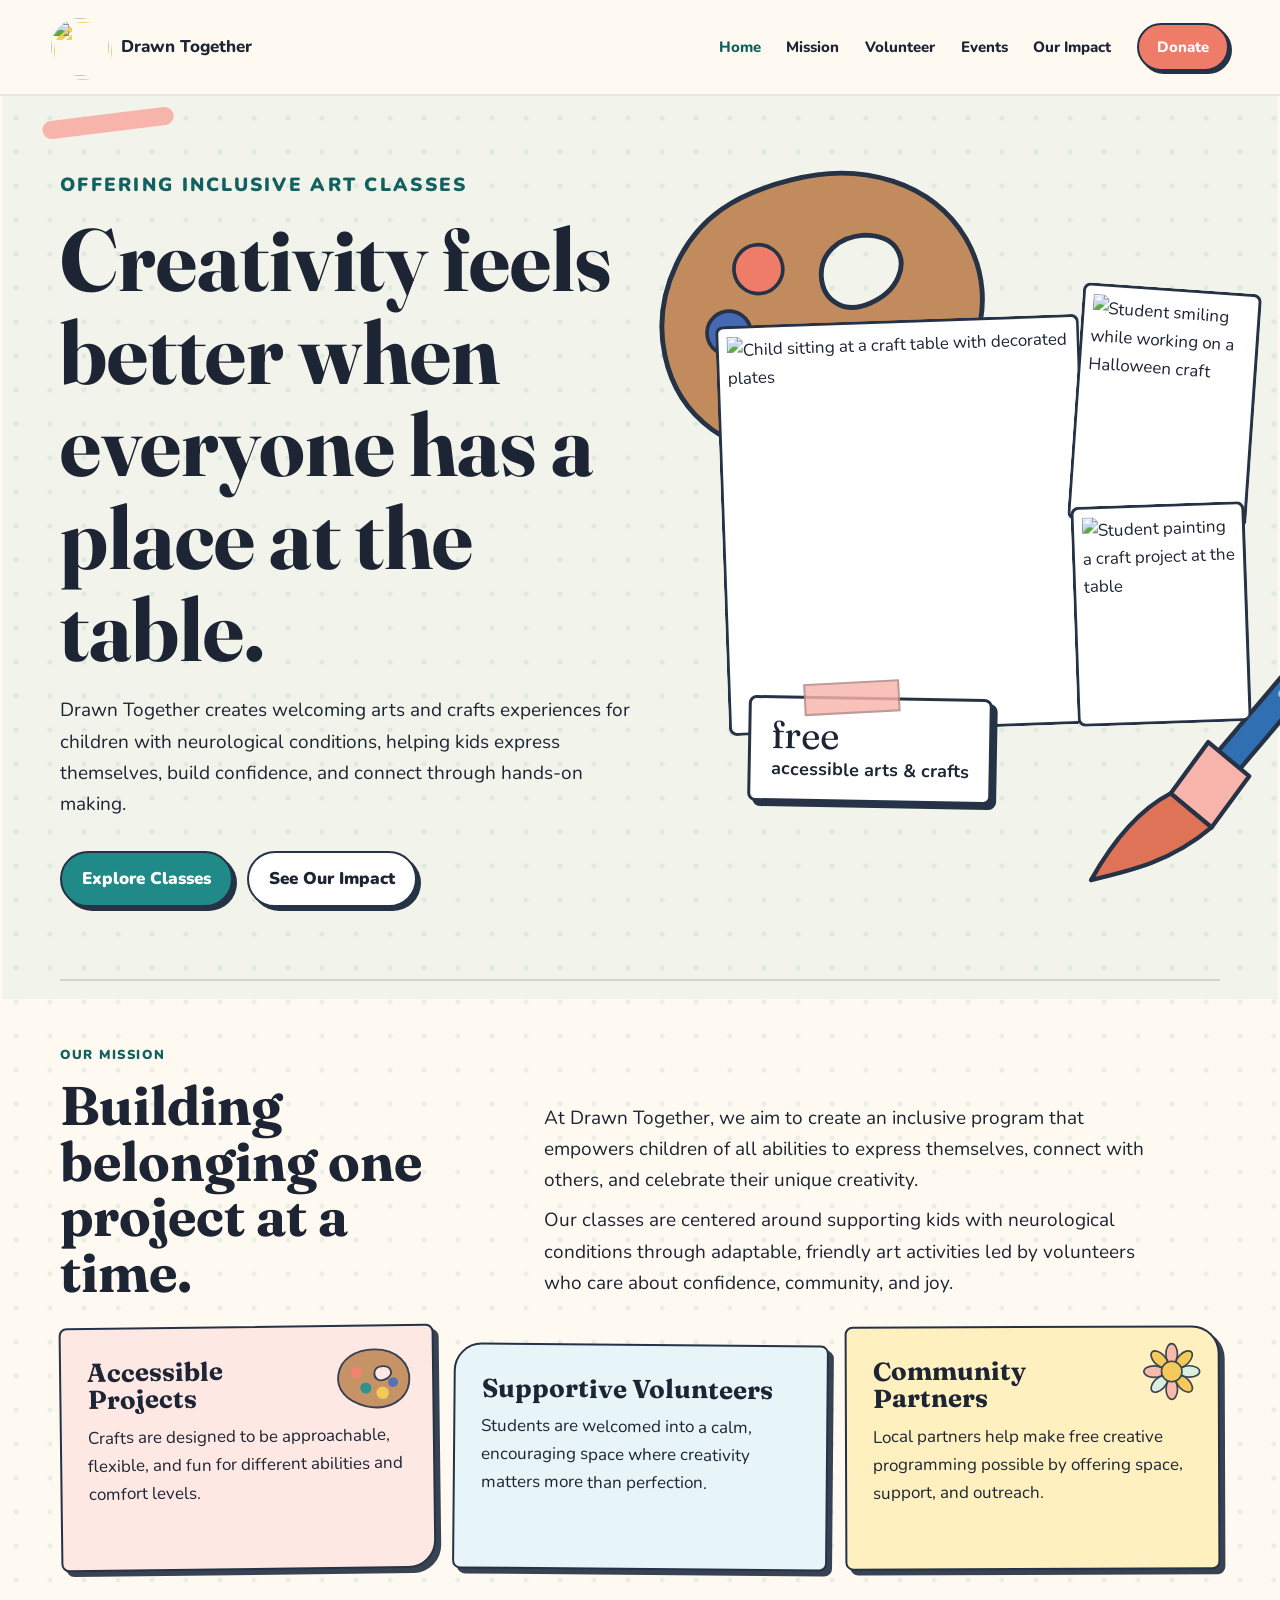
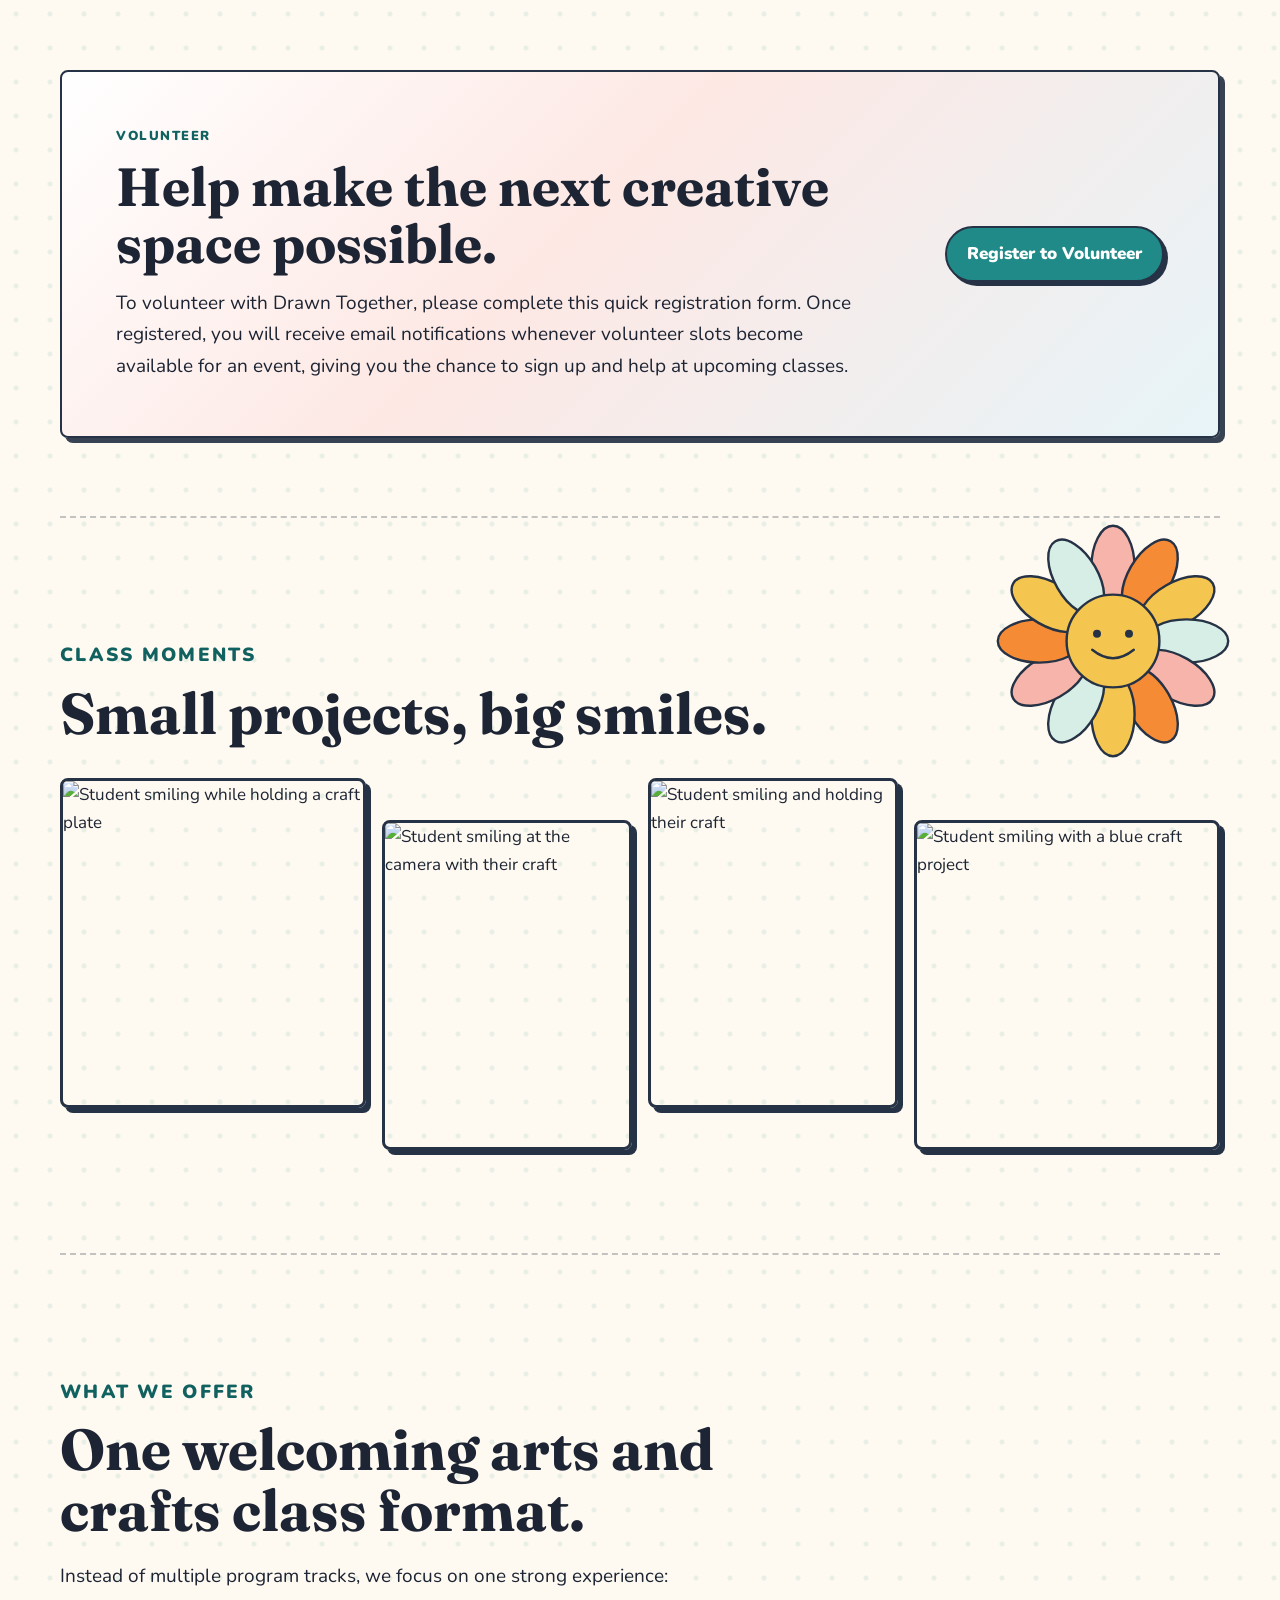
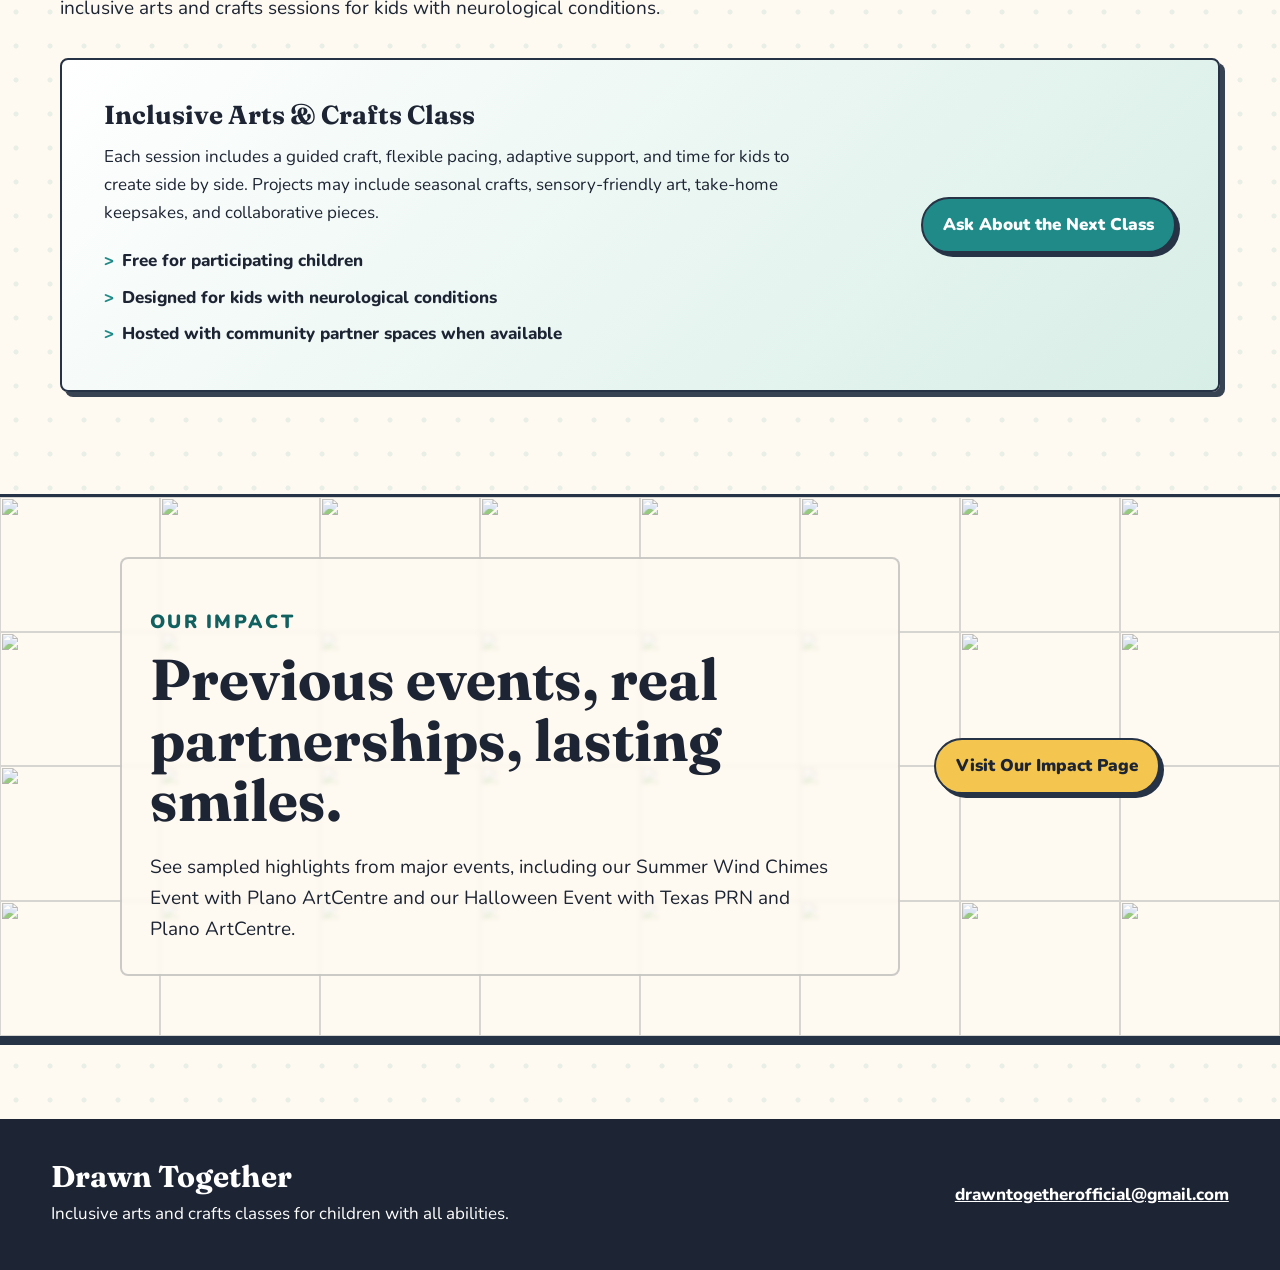
==== commit 7d0b24a4: "Add files via upload" ====
--- a/index.html
+++ b/index.html
@@ -3,64 +3,63 @@
 <head>
   <meta charset="utf-8">
   <meta name="viewport" content="width=device-width, initial-scale=1">
-  <meta name="description" content="Drawn Together brings creativity, connection, and joy to children with neurological conditions through inclusive arts and crafts classes.">
+  <meta name="description" content="Drawn Together brings creativity, connection, and joy to children with neurological conditions through inclusive arts and crafts classes.">
   <title>Drawn Together | Inclusive Arts & Crafts</title>
-  <link rel="icon" type="image/png" href="drawn-together-logo.png">
   <link rel="preconnect" href="https://fonts.googleapis.com">
   <link rel="preconnect" href="https://fonts.gstatic.com" crossorigin>
   <link href="https://fonts.googleapis.com/css2?family=Fraunces:opsz,wght@9..144,600;9..144,700&family=Nunito:wght@400;600;700;800&display=swap" rel="stylesheet">
-  <link rel="stylesheet" href="styles.css?v=102">
+  <link rel="stylesheet" href="styles.css?v=105">
 </head>
 <body>
   <header class="site-header">
     <a class="brand" href="index.html" aria-label="Drawn Together home">
-      <img class="brand-logo" src="drawn-together-logo.png" alt="">
+      <img class="brand-logo" src="assets/drawn-together-logo.png" alt="">
       <span>Drawn Together</span>
     </a>
     <button class="nav-toggle" aria-expanded="false" aria-controls="site-nav">Menu</button>
     <nav class="site-nav" id="site-nav">
-      <a href="index.html" aria-current="page">Home</a>
-      <a href="#mission">Mission</a>
-      <a href="#volunteer">Volunteer</a>
-      <a href="#events">Events</a>
-      <a href="impact.html">Our Impact</a>
-      <a class="nav-pill" href="donate.html">Donate</a>
+      <a href="index.html" aria-current="page">Home</a>
+      <a href="#mission">Mission</a>
+      <a href="#volunteer">Volunteer</a>
+      <a href="#events">Events</a>
+      <a href="impact.html">Our Impact</a>
+      <a class="nav-pill" href="donate.html">Donate</a>
     </nav>
   </header>
 
   <main>
     <section class="hero home-hero">
-      <div class="hero-copy">
-        <img class="hero-text-handprint" src="handprint-reference-teal.png" alt="" aria-hidden="true">
-        <p class="eyebrow">Offering inclusive art classes</p>
+      <div class="hero-copy">
+        <img class="hero-text-handprint" src="assets/handprint-reference-teal.png" alt="" aria-hidden="true">
+        <p class="eyebrow">Offering inclusive art classes</p>
         <h1>Creativity feels better when everyone has a place at the table.</h1>
-        <p>Drawn Together creates welcoming arts and crafts experiences for children with neurological conditions, helping kids express themselves, build confidence, and connect through hands-on making.</p>
+        <p>Drawn Together creates welcoming arts and crafts experiences for children with neurological conditions, helping kids express themselves, build confidence, and connect through hands-on making.</p>
         <div class="hero-actions">
           <a class="button primary" href="#events">Explore Classes</a>
           <a class="button ghost" href="impact.html">See Our Impact</a>
         </div>
       </div>
-      <div class="hero-art" aria-label="Photo collage from Drawn Together events">
-        <svg class="hero-palette" aria-hidden="true" viewBox="0 0 150 126" role="img">
-          <path class="hero-palette-body" d="M73 8 C103 5 130 18 140 43 C151 72 134 102 102 116 C76 128 44 123 25 104 C7 86 6 57 21 35 C33 17 50 10 73 8 Z M99 35 C88 34 80 40 79 49 C78 59 86 66 97 63 C109 60 115 50 111 42 C109 38 105 36 99 35 Z"></path>
-          <circle class="hero-paint coral" cx="54" cy="42" r="10"></circle>
-          <circle class="hero-paint teal" cx="60" cy="79" r="10"></circle>
-          <circle class="hero-paint gold" cx="90" cy="86" r="11"></circle>
-          <circle class="hero-paint blue" cx="38" cy="66" r="9"></circle>
-        </svg>
-        <svg class="hero-brush" aria-hidden="true" viewBox="0 0 260 220" role="img">
-          <path class="logo-brush-handle-outline" d="M196 18 L115 146"></path>
-          <path class="logo-brush-handle" d="M196 18 L115 146"></path>
-          <path class="logo-brush-ferrule" d="M105 138 L126 151 L112 177 L91 164 Z"></path>
-          <path class="logo-brush-bristles" d="M91 164 C77 174 67 191 60 209 C78 202 96 195 112 177 Z"></path>
-          <path class="logo-brush-shine" d="M183 36 L136 111"></path>
-        </svg>
-        <img class="photo-card photo-one" src="https://drive.google.com/thumbnail?id=1I2fXS_YgboYenYFkiZeGfeSN4g4B1cTE&sz=w1200" alt="Child sitting at a craft table with decorated plates">
+      <div class="hero-art" aria-label="Photo collage from Drawn Together events">
+        <svg class="hero-palette" aria-hidden="true" viewBox="0 0 150 126" role="img">
+          <path class="hero-palette-body" d="M73 8 C103 5 130 18 140 43 C151 72 134 102 102 116 C76 128 44 123 25 104 C7 86 6 57 21 35 C33 17 50 10 73 8 Z M99 35 C88 34 80 40 79 49 C78 59 86 66 97 63 C109 60 115 50 111 42 C109 38 105 36 99 35 Z"></path>
+          <circle class="hero-paint coral" cx="54" cy="42" r="10"></circle>
+          <circle class="hero-paint teal" cx="60" cy="79" r="10"></circle>
+          <circle class="hero-paint gold" cx="90" cy="86" r="11"></circle>
+          <circle class="hero-paint blue" cx="38" cy="66" r="9"></circle>
+        </svg>
+        <svg class="hero-brush" aria-hidden="true" viewBox="0 0 260 220" role="img">
+          <path class="logo-brush-handle-outline" d="M196 18 L115 146"></path>
+          <path class="logo-brush-handle" d="M196 18 L115 146"></path>
+          <path class="logo-brush-ferrule" d="M105 138 L126 151 L112 177 L91 164 Z"></path>
+          <path class="logo-brush-bristles" d="M91 164 C77 174 67 191 60 209 C78 202 96 195 112 177 Z"></path>
+          <path class="logo-brush-shine" d="M183 36 L136 111"></path>
+        </svg>
+        <img class="photo-card photo-one" src="https://drive.google.com/thumbnail?id=1I2fXS_YgboYenYFkiZeGfeSN4g4B1cTE&sz=w1200" alt="Child sitting at a craft table with decorated plates">
         <img class="photo-card photo-two" src="https://drive.google.com/thumbnail?id=1QKxmnsd4nhzKR6UI_txVq_-8PnRC14nu&sz=w1200" alt="Student smiling while working on a Halloween craft">
         <img class="photo-card photo-three" src="https://drive.google.com/thumbnail?id=1JYVO4O3CvDQ8GXIm3YEL2UsHCuEAbKap&sz=w1200" alt="Student painting a craft project at the table">
         <div class="doodle-note">
           <span>free</span>
-          <strong>accessible arts & crafts</strong>
+          <strong>accessible arts & crafts</strong>
         </div>
       </div>
     </section>
@@ -72,70 +71,70 @@
       </div>
       <div class="copy-block">
         <p>At Drawn Together, we aim to create an inclusive program that empowers children of all abilities to express themselves, connect with others, and celebrate their unique creativity.</p>
-        <p>Our classes are centered around supporting kids with neurological conditions through adaptable, friendly art activities led by volunteers who care about confidence, community, and joy.</p>
-      </div>
-    </section>
-
-    <section class="section feature-band">
-      <div class="feature-card feature-access">
-        <svg class="card-art card-palette" aria-hidden="true" viewBox="0 0 132 112" role="img">
-          <path class="palette-body" d="M68 8 C104 8 127 31 124 60 C121 91 88 108 53 99 C23 91 6 72 10 48 C14 23 38 8 68 8 Z M82 35 C73 35 68 40 68 47 C68 55 75 60 84 57 C93 54 97 47 94 41 C92 37 88 35 82 35 Z"></path>
-          <circle class="paint-spot coral" cx="39" cy="45" r="9"></circle>
-          <circle class="paint-spot teal" cx="54" cy="70" r="9"></circle>
-          <circle class="paint-spot gold" cx="81" cy="78" r="10"></circle>
-          <circle class="paint-spot blue" cx="98" cy="61" r="8"></circle>
-        </svg>
-        <h3>Accessible Projects</h3>
-        <p>Crafts are designed to be approachable, flexible, and fun for different abilities and comfort levels.</p>
-      </div>
-      <div class="feature-card feature-volunteer">
-        <h3>Supportive Volunteers</h3>
-        <p>Students are welcomed into a calm, encouraging space where creativity matters more than perfection.</p>
-      </div>
-      <div class="feature-card feature-partner">
-        <svg class="card-art card-flower" aria-hidden="true" viewBox="-12 -12 156 156" role="img">
-          <g class="card-flower-petals">
-            <ellipse cx="66" cy="23" rx="14" ry="25"></ellipse>
-            <ellipse cx="96" cy="36" rx="14" ry="25" transform="rotate(45 96 36)"></ellipse>
-            <ellipse cx="109" cy="66" rx="25" ry="14"></ellipse>
-            <ellipse cx="96" cy="96" rx="14" ry="25" transform="rotate(-45 96 96)"></ellipse>
-            <ellipse cx="66" cy="109" rx="14" ry="25"></ellipse>
-            <ellipse cx="36" cy="96" rx="14" ry="25" transform="rotate(45 36 96)"></ellipse>
-            <ellipse cx="23" cy="66" rx="25" ry="14"></ellipse>
-            <ellipse cx="36" cy="36" rx="14" ry="25" transform="rotate(-45 36 36)"></ellipse>
-          </g>
-          <circle class="card-flower-face" cx="66" cy="66" r="25"></circle>
-        </svg>
-        <h3>Community Partners</h3>
-        <p>Local partners help make free creative programming possible by offering space, support, and outreach.</p>
-      </div>
-    </section>
-
-    <section class="section volunteer-section" id="volunteer">
-      <div class="volunteer-copy">
-        <p class="eyebrow">Volunteer</p>
-        <h2>Help make the next creative space possible.</h2>
-        <p>To volunteer with Drawn Together, please complete this quick registration form. Once registered, you will receive email notifications whenever volunteer slots become available for an event, giving you the chance to sign up and help at upcoming classes.</p>
-      </div>
-      <a class="button primary" href="https://docs.google.com/forms/d/e/1FAIpQLSdoRaxbijlcWjJT20AJbilU5-lTFPil-zKg2aW4QV7aB6gCew/viewform?usp=header" target="_blank" rel="noreferrer">Register to Volunteer</a>
-    </section>
+        <p>Our classes are centered around supporting kids with neurological conditions through adaptable, friendly art activities led by volunteers who care about confidence, community, and joy.</p>
+      </div>
+    </section>
+
+    <section class="section feature-band">
+      <div class="feature-card feature-access">
+        <svg class="card-art card-palette" aria-hidden="true" viewBox="0 0 132 112" role="img">
+          <path class="palette-body" d="M68 8 C104 8 127 31 124 60 C121 91 88 108 53 99 C23 91 6 72 10 48 C14 23 38 8 68 8 Z M82 35 C73 35 68 40 68 47 C68 55 75 60 84 57 C93 54 97 47 94 41 C92 37 88 35 82 35 Z"></path>
+          <circle class="paint-spot coral" cx="39" cy="45" r="9"></circle>
+          <circle class="paint-spot teal" cx="54" cy="70" r="9"></circle>
+          <circle class="paint-spot gold" cx="81" cy="78" r="10"></circle>
+          <circle class="paint-spot blue" cx="98" cy="61" r="8"></circle>
+        </svg>
+        <h3>Accessible Projects</h3>
+        <p>Crafts are designed to be approachable, flexible, and fun for different abilities and comfort levels.</p>
+      </div>
+      <div class="feature-card feature-volunteer">
+        <h3>Supportive Volunteers</h3>
+        <p>Students are welcomed into a calm, encouraging space where creativity matters more than perfection.</p>
+      </div>
+      <div class="feature-card feature-partner">
+        <svg class="card-art card-flower" aria-hidden="true" viewBox="-12 -12 156 156" role="img">
+          <g class="card-flower-petals">
+            <ellipse cx="66" cy="23" rx="14" ry="25"></ellipse>
+            <ellipse cx="96" cy="36" rx="14" ry="25" transform="rotate(45 96 36)"></ellipse>
+            <ellipse cx="109" cy="66" rx="25" ry="14"></ellipse>
+            <ellipse cx="96" cy="96" rx="14" ry="25" transform="rotate(-45 96 96)"></ellipse>
+            <ellipse cx="66" cy="109" rx="14" ry="25"></ellipse>
+            <ellipse cx="36" cy="96" rx="14" ry="25" transform="rotate(45 36 96)"></ellipse>
+            <ellipse cx="23" cy="66" rx="25" ry="14"></ellipse>
+            <ellipse cx="36" cy="36" rx="14" ry="25" transform="rotate(-45 36 36)"></ellipse>
+          </g>
+          <circle class="card-flower-face" cx="66" cy="66" r="25"></circle>
+        </svg>
+        <h3>Community Partners</h3>
+        <p>Local partners help make free creative programming possible by offering space, support, and outreach.</p>
+      </div>
+    </section>
+
+    <section class="section volunteer-section" id="volunteer">
+      <div class="volunteer-copy">
+        <p class="eyebrow">Volunteer</p>
+        <h2>Help make the next creative space possible.</h2>
+        <p>To volunteer with Drawn Together, please complete this quick registration form. Once registered, you will receive email notifications whenever volunteer slots become available for an event, giving you the chance to sign up and help at upcoming classes.</p>
+      </div>
+      <a class="button primary" href="https://docs.google.com/forms/d/e/1FAIpQLSdoRaxbijlcWjJT20AJbilU5-lTFPil-zKg2aW4QV7aB6gCew/viewform?usp=header" target="_blank" rel="noreferrer">Register to Volunteer</a>
+    </section>
 
     <section class="section moments-section">
-      <svg class="smiley-flower" aria-hidden="true" viewBox="0 0 300 260" role="img">
-        <g class="flower-petals">
-          <ellipse cx="150" cy="38" rx="27" ry="52"></ellipse>
-          <ellipse cx="150" cy="38" rx="27" ry="52" transform="rotate(30 150 130)"></ellipse>
-          <ellipse cx="150" cy="38" rx="27" ry="52" transform="rotate(60 150 130)"></ellipse>
-          <ellipse cx="150" cy="38" rx="27" ry="52" transform="rotate(90 150 130)"></ellipse>
-          <ellipse cx="150" cy="38" rx="27" ry="52" transform="rotate(120 150 130)"></ellipse>
-          <ellipse cx="150" cy="38" rx="27" ry="52" transform="rotate(150 150 130)"></ellipse>
-          <ellipse cx="150" cy="38" rx="27" ry="52" transform="rotate(180 150 130)"></ellipse>
-          <ellipse cx="150" cy="38" rx="27" ry="52" transform="rotate(210 150 130)"></ellipse>
-          <ellipse cx="150" cy="38" rx="27" ry="52" transform="rotate(240 150 130)"></ellipse>
-          <ellipse cx="150" cy="38" rx="27" ry="52" transform="rotate(270 150 130)"></ellipse>
-          <ellipse cx="150" cy="38" rx="27" ry="52" transform="rotate(300 150 130)"></ellipse>
-          <ellipse cx="150" cy="38" rx="27" ry="52" transform="rotate(330 150 130)"></ellipse>
-        </g>
+      <svg class="smiley-flower" aria-hidden="true" viewBox="0 0 300 260" role="img">
+        <g class="flower-petals">
+          <ellipse cx="150" cy="38" rx="27" ry="52"></ellipse>
+          <ellipse cx="150" cy="38" rx="27" ry="52" transform="rotate(30 150 130)"></ellipse>
+          <ellipse cx="150" cy="38" rx="27" ry="52" transform="rotate(60 150 130)"></ellipse>
+          <ellipse cx="150" cy="38" rx="27" ry="52" transform="rotate(90 150 130)"></ellipse>
+          <ellipse cx="150" cy="38" rx="27" ry="52" transform="rotate(120 150 130)"></ellipse>
+          <ellipse cx="150" cy="38" rx="27" ry="52" transform="rotate(150 150 130)"></ellipse>
+          <ellipse cx="150" cy="38" rx="27" ry="52" transform="rotate(180 150 130)"></ellipse>
+          <ellipse cx="150" cy="38" rx="27" ry="52" transform="rotate(210 150 130)"></ellipse>
+          <ellipse cx="150" cy="38" rx="27" ry="52" transform="rotate(240 150 130)"></ellipse>
+          <ellipse cx="150" cy="38" rx="27" ry="52" transform="rotate(270 150 130)"></ellipse>
+          <ellipse cx="150" cy="38" rx="27" ry="52" transform="rotate(300 150 130)"></ellipse>
+          <ellipse cx="150" cy="38" rx="27" ry="52" transform="rotate(330 150 130)"></ellipse>
+        </g>
         <circle class="flower-face" cx="150" cy="130" r="58"></circle>
         <circle class="flower-eye" cx="130" cy="121" r="5"></circle>
         <circle class="flower-eye" cx="170" cy="121" r="5"></circle>
@@ -157,7 +156,7 @@
       <div class="section-heading">
         <p class="eyebrow">What We Offer</p>
         <h2>One welcoming arts and crafts class format.</h2>
-        <p>Instead of multiple program tracks, we focus on one strong experience: inclusive arts and crafts sessions for kids with neurological conditions.</p>
+        <p>Instead of multiple program tracks, we focus on one strong experience: inclusive arts and crafts sessions for kids with neurological conditions.</p>
       </div>
       <article class="event-detail">
         <div>
@@ -165,7 +164,7 @@
           <p>Each session includes a guided craft, flexible pacing, adaptive support, and time for kids to create side by side. Projects may include seasonal crafts, sensory-friendly art, take-home keepsakes, and collaborative pieces.</p>
           <ul class="check-list">
             <li>Free for participating children</li>
-            <li>Designed for kids with neurological conditions</li>
+            <li>Designed for kids with neurological conditions</li>
             <li>Hosted with community partner spaces when available</li>
           </ul>
         </div>
@@ -173,46 +172,46 @@
       </article>
     </section>
 
-    <section class="section impact-preview">
-      <div class="impact-collage" aria-hidden="true">
-        <img src="impact-collage/collage_01.jpg" alt="">
-        <img src="impact-collage/collage_02.jpg" alt="">
-        <img src="impact-collage/collage_03.jpg" alt="">
-        <img src="impact-collage/collage_04.jpg" alt="">
-        <img src="impact-collage/collage_05.jpg" alt="">
-        <img src="impact-collage/collage_06.jpg" alt="">
-        <img src="impact-collage/collage_07.jpg" alt="">
-        <img src="impact-collage/collage_08.jpg" alt="">
-        <img src="impact-collage/collage_09.jpg" alt="">
-        <img src="impact-collage/collage_10.jpg" alt="">
-        <img src="impact-collage/collage_11.jpg" alt="">
-        <img src="impact-collage/collage_12.jpg" alt="">
-        <img src="impact-collage/collage_13.jpg" alt="">
-        <img src="impact-collage/collage_14.jpg" alt="">
-        <img src="impact-collage/collage_15.jpg" alt="">
-        <img src="impact-collage/collage_16.jpg" alt="">
-        <img src="impact-collage/collage_17.jpg" alt="">
-        <img src="impact-collage/collage_18.jpg" alt="">
-        <img src="impact-collage/collage_19.jpg" alt="">
-        <img src="impact-collage/collage_20.jpg" alt="">
-        <img src="impact-collage/collage_21.jpg" alt="">
-        <img src="impact-collage/collage_22.jpg" alt="">
-        <img src="impact-collage/collage_23.jpg" alt="">
-        <img src="impact-collage/collage_24.jpg" alt="">
-        <img src="impact-collage/collage_25.jpg" alt="">
-        <img src="impact-collage/collage_26.jpg" alt="">
-        <img src="impact-collage/collage_27.jpg" alt="">
-        <img src="impact-collage/collage_28.jpg" alt="">
-        <img src="impact-collage/collage_29.jpg" alt="">
-        <img src="impact-collage/collage_30.jpg" alt="">
-        <img src="impact-collage/collage_31.jpg" alt="">
-        <img src="impact-collage/collage_32.jpg" alt="">
-      </div>
-      <div class="impact-preview-copy">
-        <p class="eyebrow">Our Impact</p>
-        <h2>Previous events, real partnerships, lasting smiles.</h2>
-        <p>See sampled highlights from major events, including our Summer Wind Chimes Event with Plano ArtCentre and our Halloween Event with Texas PRN and Plano ArtCentre.</p>
-      </div>
+    <section class="section impact-preview">
+      <div class="impact-collage" aria-hidden="true">
+        <img src="assets/impact-collage/collage_01.jpg" alt="">
+        <img src="assets/impact-collage/collage_02.jpg" alt="">
+        <img src="assets/impact-collage/collage_03.jpg" alt="">
+        <img src="assets/impact-collage/collage_04.jpg" alt="">
+        <img src="assets/impact-collage/collage_05.jpg" alt="">
+        <img src="assets/impact-collage/collage_06.jpg" alt="">
+        <img src="assets/impact-collage/collage_07.jpg" alt="">
+        <img src="assets/impact-collage/collage_08.jpg" alt="">
+        <img src="assets/impact-collage/collage_09.jpg" alt="">
+        <img src="assets/impact-collage/collage_10.jpg" alt="">
+        <img src="assets/impact-collage/collage_11.jpg" alt="">
+        <img src="assets/impact-collage/collage_12.jpg" alt="">
+        <img src="assets/impact-collage/collage_13.jpg" alt="">
+        <img src="assets/impact-collage/collage_14.jpg" alt="">
+        <img src="assets/impact-collage/collage_15.jpg" alt="">
+        <img src="assets/impact-collage/collage_16.jpg" alt="">
+        <img src="assets/impact-collage/collage_17.jpg" alt="">
+        <img src="assets/impact-collage/collage_18.jpg" alt="">
+        <img src="assets/impact-collage/collage_19.jpg" alt="">
+        <img src="assets/impact-collage/collage_20.jpg" alt="">
+        <img src="assets/impact-collage/collage_21.jpg" alt="">
+        <img src="assets/impact-collage/collage_22.jpg" alt="">
+        <img src="assets/impact-collage/collage_23.jpg" alt="">
+        <img src="assets/impact-collage/collage_24.jpg" alt="">
+        <img src="assets/impact-collage/collage_25.jpg" alt="">
+        <img src="assets/impact-collage/collage_26.jpg" alt="">
+        <img src="assets/impact-collage/collage_27.jpg" alt="">
+        <img src="assets/impact-collage/collage_28.jpg" alt="">
+        <img src="assets/impact-collage/collage_29.jpg" alt="">
+        <img src="assets/impact-collage/collage_30.jpg" alt="">
+        <img src="assets/impact-collage/collage_31.jpg" alt="">
+        <img src="assets/impact-collage/collage_32.jpg" alt="">
+      </div>
+      <div class="impact-preview-copy">
+        <p class="eyebrow">Our Impact</p>
+        <h2>Previous events, real partnerships, lasting smiles.</h2>
+        <p>See sampled highlights from major events, including our Summer Wind Chimes Event with Plano ArtCentre and our Halloween Event with Texas PRN and Plano ArtCentre.</p>
+      </div>
       <a class="button ghost dark" href="impact.html">Visit Our Impact Page</a>
     </section>
   </main>
@@ -220,13 +219,13 @@
   <footer class="site-footer">
     <div>
       <h2>Drawn Together</h2>
-      <p>Inclusive arts and crafts classes for children with all abilities.</p>
+      <p>Inclusive arts and crafts classes for children with all abilities.</p>
     </div>
     <div class="footer-contact">
       <a href="mailto:drawntogetherofficial@gmail.com">drawntogetherofficial@gmail.com</a>
     </div>
   </footer>
 
-  <script src="script.js?v=4"></script>
+  <script src="script.js?v=4"></script>
 </body>
 </html>
--- a/styles.css
+++ b/styles.css
@@ -1655,6 +1655,27 @@
     padding: 20px;
   }
 
+  .event-detail {
+    grid-template-columns: 1fr;
+    gap: 22px;
+    align-items: start;
+    padding: 28px 24px;
+  }
+
+  .event-detail h3,
+  .event-detail p,
+  .event-detail .check-list {
+    max-width: none;
+    width: 100%;
+  }
+
+  .event-detail .button {
+    width: 100%;
+    max-width: 320px;
+    justify-self: start;
+    white-space: normal;
+  }
+
   .feature-card p {
     max-width: calc(100% - 12px);
     font-size: 16px;
@@ -1736,15 +1757,62 @@
   .impact-collage {
     inset: 0;
     z-index: 0;
-    grid-template-columns: repeat(3, minmax(0, 1fr));
+    grid-template-columns: repeat(2, minmax(0, 1fr));
     grid-template-rows: none;
-    grid-auto-rows: 112px;
-    opacity: 0.66;
+    grid-auto-rows: 154px;
+    opacity: 0.72;
   }
 
   .impact-collage img {
     object-fit: cover;
-    object-position: center;
+    object-position: center 42%;
+  }
+
+  .impact-collage img:nth-child(1),
+  .impact-collage img:nth-child(5),
+  .impact-collage img:nth-child(7),
+  .impact-collage img:nth-child(9),
+  .impact-collage img:nth-child(20),
+  .impact-collage img:nth-child(25),
+  .impact-collage img:nth-child(27),
+  .impact-collage img:nth-child(29),
+  .impact-collage img:nth-child(30),
+  .impact-collage img:nth-child(31),
+  .impact-collage img:nth-child(32) {
+    object-position: center center;
+  }
+
+  .impact-collage img:nth-child(2),
+  .impact-collage img:nth-child(4),
+  .impact-collage img:nth-child(6),
+  .impact-collage img:nth-child(10),
+  .impact-collage img:nth-child(12),
+  .impact-collage img:nth-child(13),
+  .impact-collage img:nth-child(14),
+  .impact-collage img:nth-child(15),
+  .impact-collage img:nth-child(16),
+  .impact-collage img:nth-child(17),
+  .impact-collage img:nth-child(18),
+  .impact-collage img:nth-child(19),
+  .impact-collage img:nth-child(21),
+  .impact-collage img:nth-child(22),
+  .impact-collage img:nth-child(23),
+  .impact-collage img:nth-child(24),
+  .impact-collage img:nth-child(26) {
+    object-position: center 34%;
+  }
+
+  .impact-collage img:nth-child(3) {
+    object-position: center 22%;
+  }
+
+  .impact-collage img:nth-child(8) {
+    object-position: center 45%;
+  }
+
+  .impact-collage img:nth-child(11),
+  .impact-collage img:nth-child(28) {
+    object-position: center 58%;
   }
 
   .donate-flower-two {
@@ -1809,9 +1877,9 @@
   }
 
   .moments-strip img:first-child {
-    height: 260px;
+    height: 300px;
     object-fit: cover;
-    object-position: center bottom;
+    object-position: center 6%;
   }
 
   .moments-strip img:nth-child(2) {
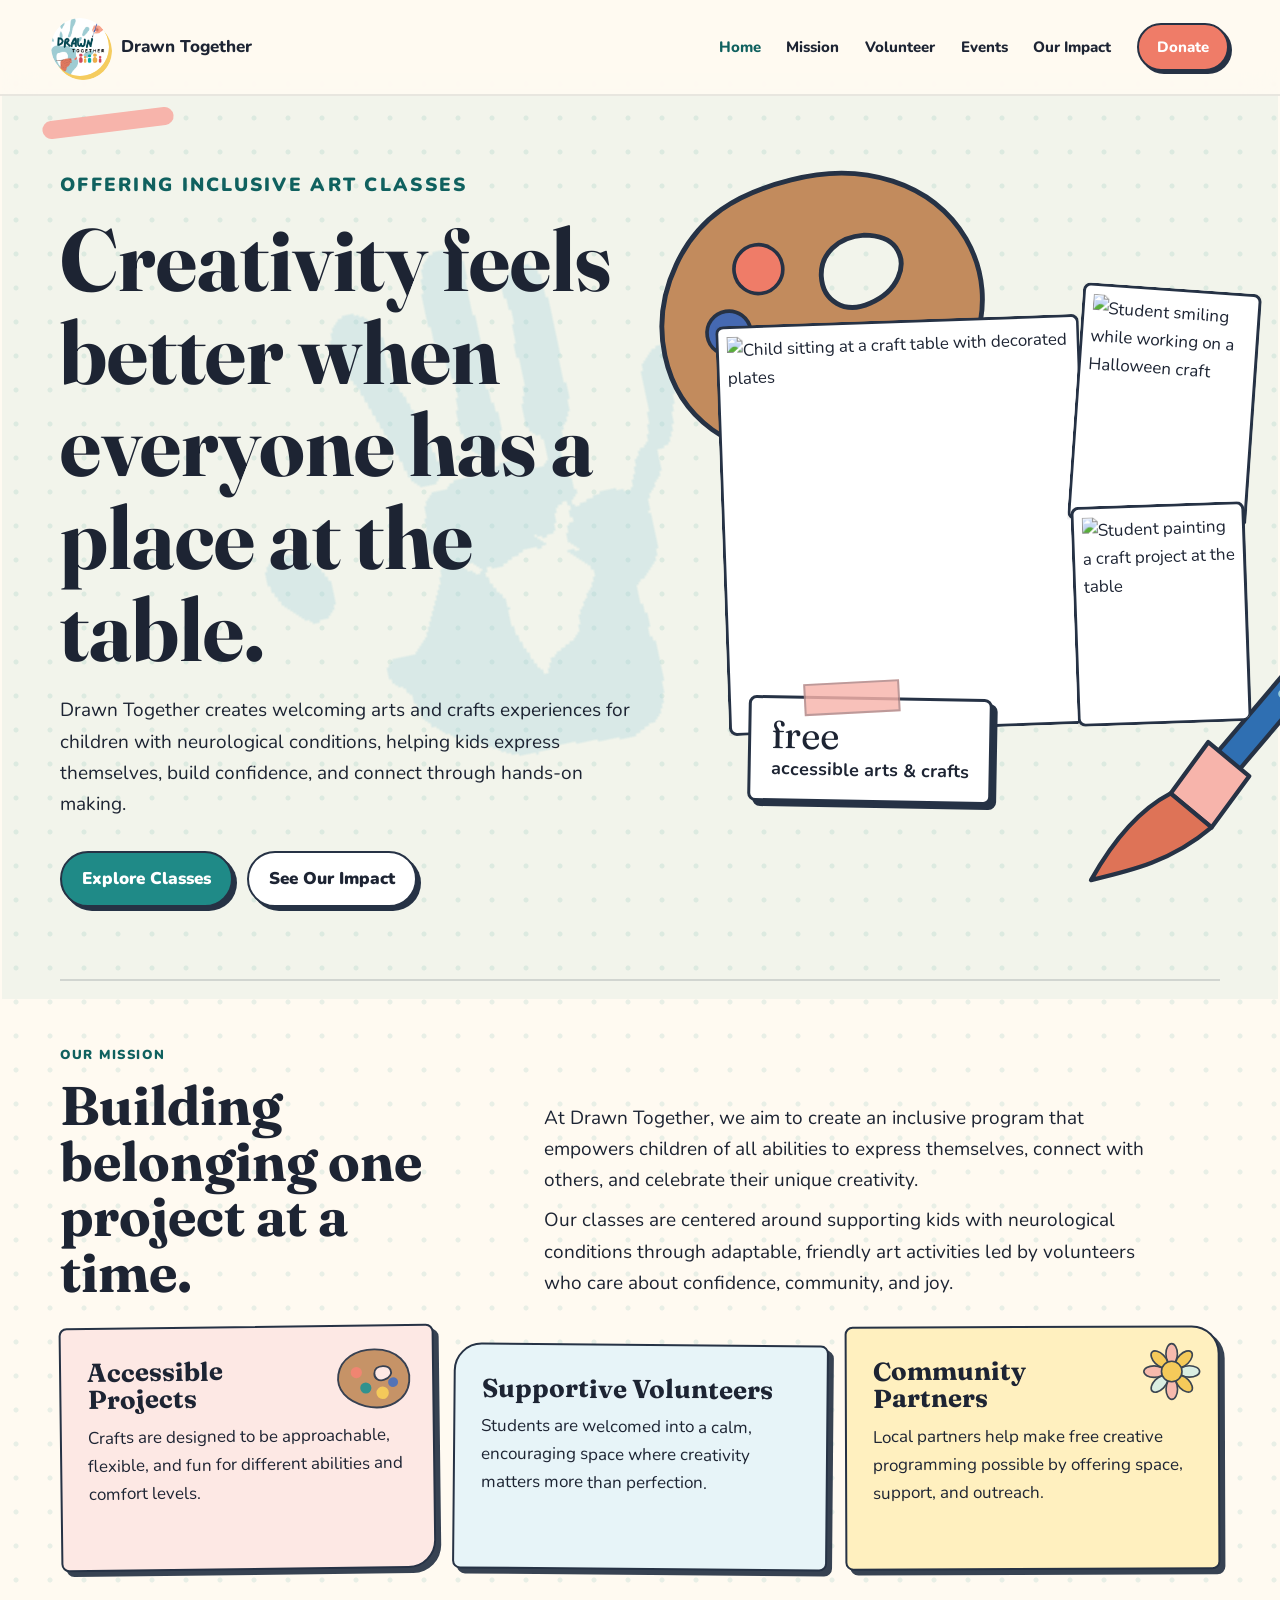
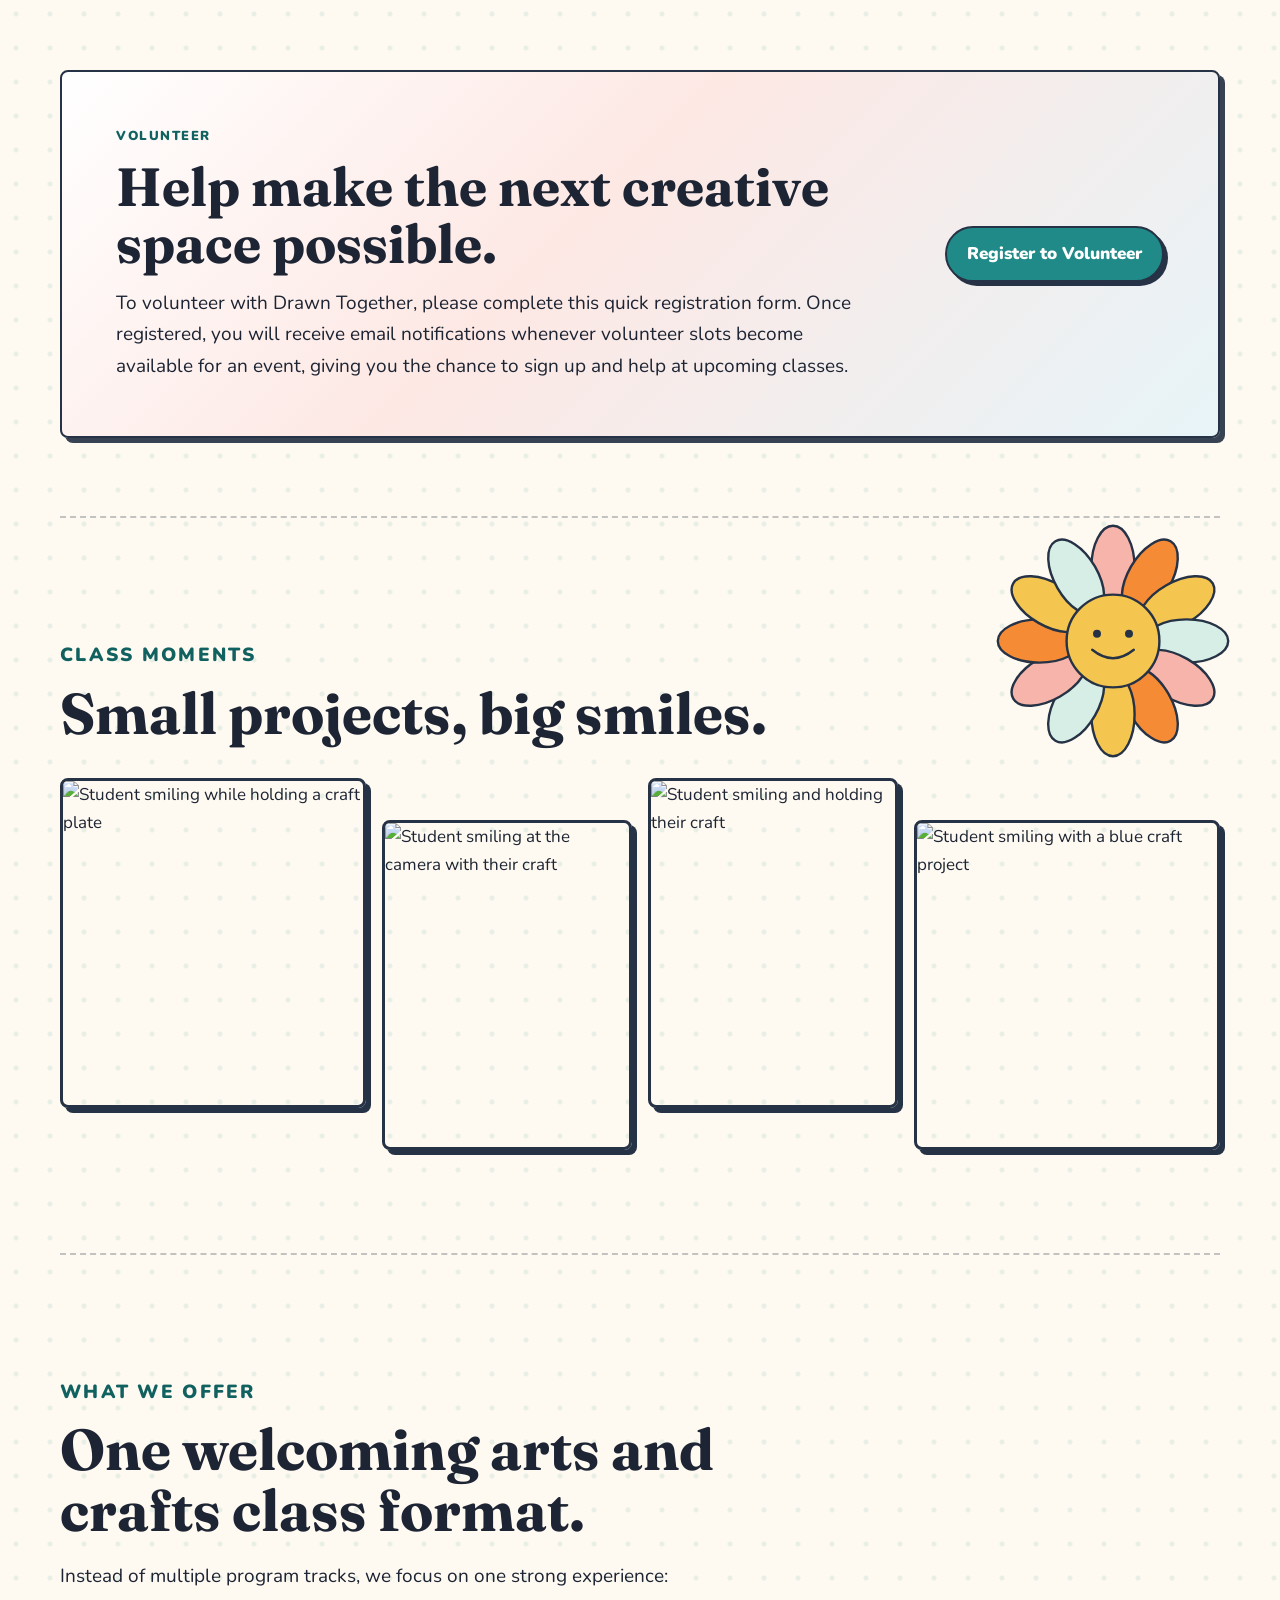
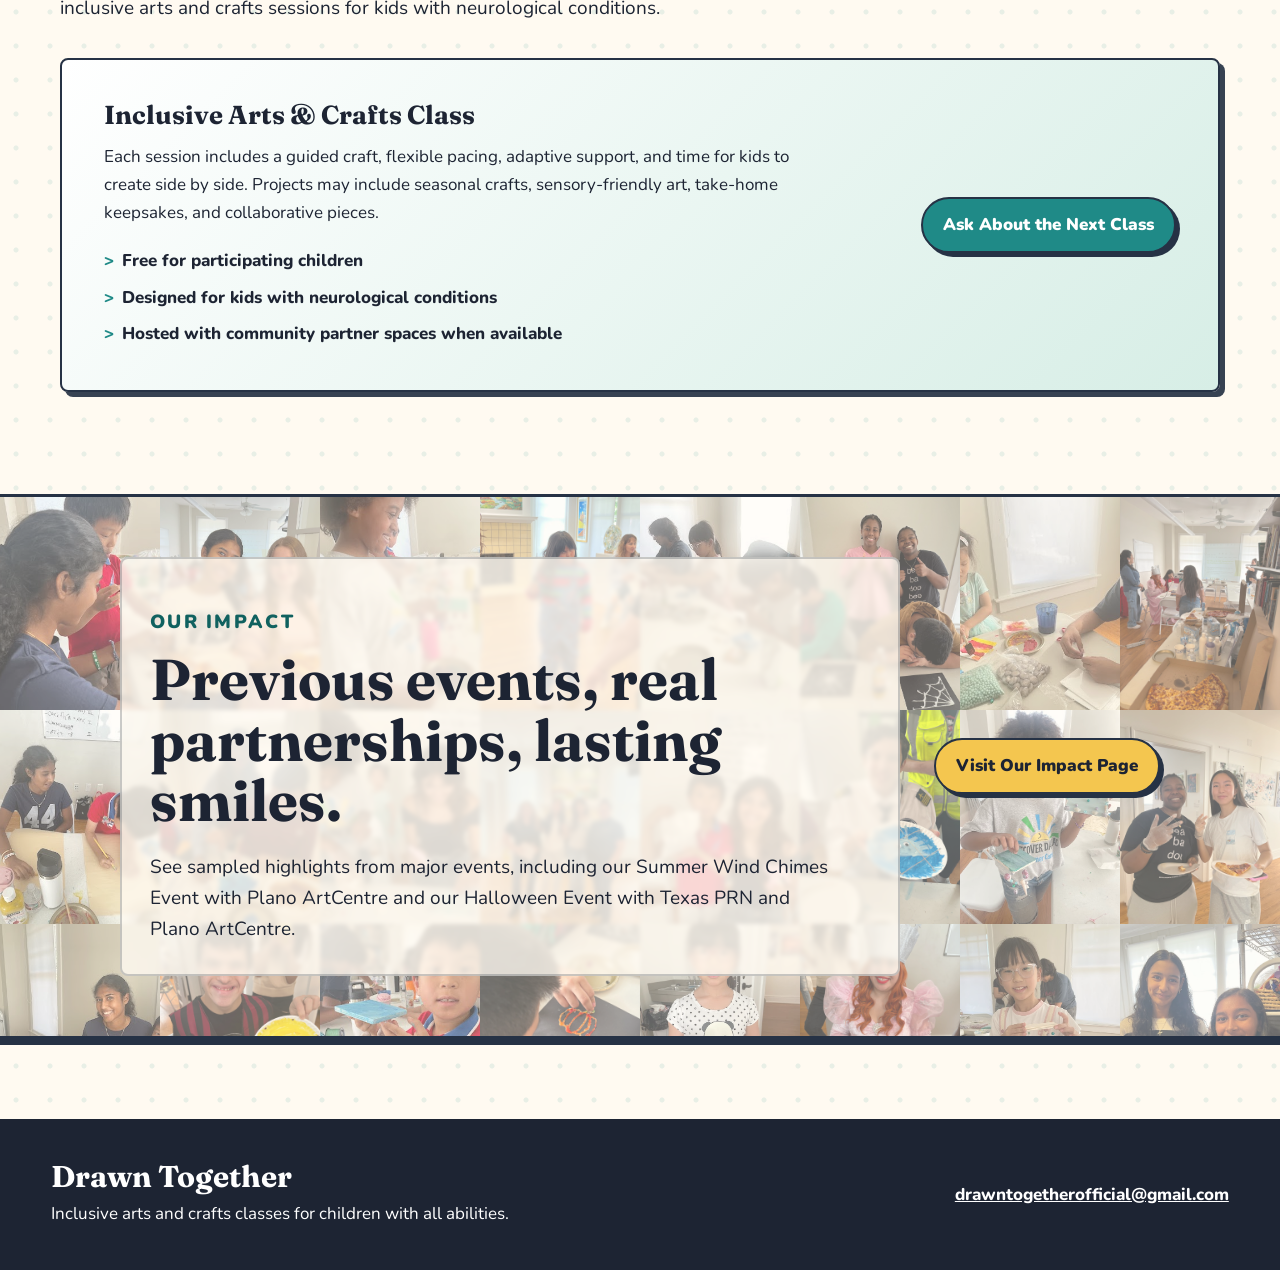
==== commit 4ada803e: "Update index.html" ====
--- a/index.html
+++ b/index.html
@@ -3,63 +3,63 @@
 <head>
   <meta charset="utf-8">
   <meta name="viewport" content="width=device-width, initial-scale=1">
-  <meta name="description" content="Drawn Together brings creativity, connection, and joy to children with neurological conditions through inclusive arts and crafts classes.">
+  <meta name="description" content="Drawn Together brings creativity, connection, and joy to children with neurological conditions through inclusive arts and crafts classes.">
   <title>Drawn Together | Inclusive Arts & Crafts</title>
   <link rel="preconnect" href="https://fonts.googleapis.com">
   <link rel="preconnect" href="https://fonts.gstatic.com" crossorigin>
   <link href="https://fonts.googleapis.com/css2?family=Fraunces:opsz,wght@9..144,600;9..144,700&family=Nunito:wght@400;600;700;800&display=swap" rel="stylesheet">
-  <link rel="stylesheet" href="styles.css?v=105">
+  <link rel="stylesheet" href="styles.css?v=105">
 </head>
 <body>
   <header class="site-header">
     <a class="brand" href="index.html" aria-label="Drawn Together home">
-      <img class="brand-logo" src="assets/drawn-together-logo.png" alt="">
+      <img class="brand-logo" src="drawn-together-logo.png" alt="">
       <span>Drawn Together</span>
     </a>
     <button class="nav-toggle" aria-expanded="false" aria-controls="site-nav">Menu</button>
     <nav class="site-nav" id="site-nav">
-      <a href="index.html" aria-current="page">Home</a>
-      <a href="#mission">Mission</a>
-      <a href="#volunteer">Volunteer</a>
-      <a href="#events">Events</a>
-      <a href="impact.html">Our Impact</a>
-      <a class="nav-pill" href="donate.html">Donate</a>
+      <a href="index.html" aria-current="page">Home</a>
+      <a href="#mission">Mission</a>
+      <a href="#volunteer">Volunteer</a>
+      <a href="#events">Events</a>
+      <a href="impact.html">Our Impact</a>
+      <a class="nav-pill" href="donate.html">Donate</a>
     </nav>
   </header>
 
   <main>
     <section class="hero home-hero">
-      <div class="hero-copy">
-        <img class="hero-text-handprint" src="assets/handprint-reference-teal.png" alt="" aria-hidden="true">
-        <p class="eyebrow">Offering inclusive art classes</p>
+      <div class="hero-copy">
+        <img class="hero-text-handprint" src="handprint-reference-teal.png" alt="" aria-hidden="true">
+        <p class="eyebrow">Offering inclusive art classes</p>
         <h1>Creativity feels better when everyone has a place at the table.</h1>
-        <p>Drawn Together creates welcoming arts and crafts experiences for children with neurological conditions, helping kids express themselves, build confidence, and connect through hands-on making.</p>
+        <p>Drawn Together creates welcoming arts and crafts experiences for children with neurological conditions, helping kids express themselves, build confidence, and connect through hands-on making.</p>
         <div class="hero-actions">
           <a class="button primary" href="#events">Explore Classes</a>
           <a class="button ghost" href="impact.html">See Our Impact</a>
         </div>
       </div>
-      <div class="hero-art" aria-label="Photo collage from Drawn Together events">
-        <svg class="hero-palette" aria-hidden="true" viewBox="0 0 150 126" role="img">
-          <path class="hero-palette-body" d="M73 8 C103 5 130 18 140 43 C151 72 134 102 102 116 C76 128 44 123 25 104 C7 86 6 57 21 35 C33 17 50 10 73 8 Z M99 35 C88 34 80 40 79 49 C78 59 86 66 97 63 C109 60 115 50 111 42 C109 38 105 36 99 35 Z"></path>
-          <circle class="hero-paint coral" cx="54" cy="42" r="10"></circle>
-          <circle class="hero-paint teal" cx="60" cy="79" r="10"></circle>
-          <circle class="hero-paint gold" cx="90" cy="86" r="11"></circle>
-          <circle class="hero-paint blue" cx="38" cy="66" r="9"></circle>
-        </svg>
-        <svg class="hero-brush" aria-hidden="true" viewBox="0 0 260 220" role="img">
-          <path class="logo-brush-handle-outline" d="M196 18 L115 146"></path>
-          <path class="logo-brush-handle" d="M196 18 L115 146"></path>
-          <path class="logo-brush-ferrule" d="M105 138 L126 151 L112 177 L91 164 Z"></path>
-          <path class="logo-brush-bristles" d="M91 164 C77 174 67 191 60 209 C78 202 96 195 112 177 Z"></path>
-          <path class="logo-brush-shine" d="M183 36 L136 111"></path>
-        </svg>
-        <img class="photo-card photo-one" src="https://drive.google.com/thumbnail?id=1I2fXS_YgboYenYFkiZeGfeSN4g4B1cTE&sz=w1200" alt="Child sitting at a craft table with decorated plates">
+      <div class="hero-art" aria-label="Photo collage from Drawn Together events">
+        <svg class="hero-palette" aria-hidden="true" viewBox="0 0 150 126" role="img">
+          <path class="hero-palette-body" d="M73 8 C103 5 130 18 140 43 C151 72 134 102 102 116 C76 128 44 123 25 104 C7 86 6 57 21 35 C33 17 50 10 73 8 Z M99 35 C88 34 80 40 79 49 C78 59 86 66 97 63 C109 60 115 50 111 42 C109 38 105 36 99 35 Z"></path>
+          <circle class="hero-paint coral" cx="54" cy="42" r="10"></circle>
+          <circle class="hero-paint teal" cx="60" cy="79" r="10"></circle>
+          <circle class="hero-paint gold" cx="90" cy="86" r="11"></circle>
+          <circle class="hero-paint blue" cx="38" cy="66" r="9"></circle>
+        </svg>
+        <svg class="hero-brush" aria-hidden="true" viewBox="0 0 260 220" role="img">
+          <path class="logo-brush-handle-outline" d="M196 18 L115 146"></path>
+          <path class="logo-brush-handle" d="M196 18 L115 146"></path>
+          <path class="logo-brush-ferrule" d="M105 138 L126 151 L112 177 L91 164 Z"></path>
+          <path class="logo-brush-bristles" d="M91 164 C77 174 67 191 60 209 C78 202 96 195 112 177 Z"></path>
+          <path class="logo-brush-shine" d="M183 36 L136 111"></path>
+        </svg>
+        <img class="photo-card photo-one" src="https://drive.google.com/thumbnail?id=1I2fXS_YgboYenYFkiZeGfeSN4g4B1cTE&sz=w1200" alt="Child sitting at a craft table with decorated plates">
         <img class="photo-card photo-two" src="https://drive.google.com/thumbnail?id=1QKxmnsd4nhzKR6UI_txVq_-8PnRC14nu&sz=w1200" alt="Student smiling while working on a Halloween craft">
         <img class="photo-card photo-three" src="https://drive.google.com/thumbnail?id=1JYVO4O3CvDQ8GXIm3YEL2UsHCuEAbKap&sz=w1200" alt="Student painting a craft project at the table">
         <div class="doodle-note">
           <span>free</span>
-          <strong>accessible arts & crafts</strong>
+          <strong>accessible arts & crafts</strong>
         </div>
       </div>
     </section>
@@ -71,70 +71,70 @@
       </div>
       <div class="copy-block">
         <p>At Drawn Together, we aim to create an inclusive program that empowers children of all abilities to express themselves, connect with others, and celebrate their unique creativity.</p>
-        <p>Our classes are centered around supporting kids with neurological conditions through adaptable, friendly art activities led by volunteers who care about confidence, community, and joy.</p>
-      </div>
-    </section>
-
-    <section class="section feature-band">
-      <div class="feature-card feature-access">
-        <svg class="card-art card-palette" aria-hidden="true" viewBox="0 0 132 112" role="img">
-          <path class="palette-body" d="M68 8 C104 8 127 31 124 60 C121 91 88 108 53 99 C23 91 6 72 10 48 C14 23 38 8 68 8 Z M82 35 C73 35 68 40 68 47 C68 55 75 60 84 57 C93 54 97 47 94 41 C92 37 88 35 82 35 Z"></path>
-          <circle class="paint-spot coral" cx="39" cy="45" r="9"></circle>
-          <circle class="paint-spot teal" cx="54" cy="70" r="9"></circle>
-          <circle class="paint-spot gold" cx="81" cy="78" r="10"></circle>
-          <circle class="paint-spot blue" cx="98" cy="61" r="8"></circle>
-        </svg>
-        <h3>Accessible Projects</h3>
-        <p>Crafts are designed to be approachable, flexible, and fun for different abilities and comfort levels.</p>
-      </div>
-      <div class="feature-card feature-volunteer">
-        <h3>Supportive Volunteers</h3>
-        <p>Students are welcomed into a calm, encouraging space where creativity matters more than perfection.</p>
-      </div>
-      <div class="feature-card feature-partner">
-        <svg class="card-art card-flower" aria-hidden="true" viewBox="-12 -12 156 156" role="img">
-          <g class="card-flower-petals">
-            <ellipse cx="66" cy="23" rx="14" ry="25"></ellipse>
-            <ellipse cx="96" cy="36" rx="14" ry="25" transform="rotate(45 96 36)"></ellipse>
-            <ellipse cx="109" cy="66" rx="25" ry="14"></ellipse>
-            <ellipse cx="96" cy="96" rx="14" ry="25" transform="rotate(-45 96 96)"></ellipse>
-            <ellipse cx="66" cy="109" rx="14" ry="25"></ellipse>
-            <ellipse cx="36" cy="96" rx="14" ry="25" transform="rotate(45 36 96)"></ellipse>
-            <ellipse cx="23" cy="66" rx="25" ry="14"></ellipse>
-            <ellipse cx="36" cy="36" rx="14" ry="25" transform="rotate(-45 36 36)"></ellipse>
-          </g>
-          <circle class="card-flower-face" cx="66" cy="66" r="25"></circle>
-        </svg>
-        <h3>Community Partners</h3>
-        <p>Local partners help make free creative programming possible by offering space, support, and outreach.</p>
-      </div>
-    </section>
-
-    <section class="section volunteer-section" id="volunteer">
-      <div class="volunteer-copy">
-        <p class="eyebrow">Volunteer</p>
-        <h2>Help make the next creative space possible.</h2>
-        <p>To volunteer with Drawn Together, please complete this quick registration form. Once registered, you will receive email notifications whenever volunteer slots become available for an event, giving you the chance to sign up and help at upcoming classes.</p>
-      </div>
-      <a class="button primary" href="https://docs.google.com/forms/d/e/1FAIpQLSdoRaxbijlcWjJT20AJbilU5-lTFPil-zKg2aW4QV7aB6gCew/viewform?usp=header" target="_blank" rel="noreferrer">Register to Volunteer</a>
-    </section>
+        <p>Our classes are centered around supporting kids with neurological conditions through adaptable, friendly art activities led by volunteers who care about confidence, community, and joy.</p>
+      </div>
+    </section>
+
+    <section class="section feature-band">
+      <div class="feature-card feature-access">
+        <svg class="card-art card-palette" aria-hidden="true" viewBox="0 0 132 112" role="img">
+          <path class="palette-body" d="M68 8 C104 8 127 31 124 60 C121 91 88 108 53 99 C23 91 6 72 10 48 C14 23 38 8 68 8 Z M82 35 C73 35 68 40 68 47 C68 55 75 60 84 57 C93 54 97 47 94 41 C92 37 88 35 82 35 Z"></path>
+          <circle class="paint-spot coral" cx="39" cy="45" r="9"></circle>
+          <circle class="paint-spot teal" cx="54" cy="70" r="9"></circle>
+          <circle class="paint-spot gold" cx="81" cy="78" r="10"></circle>
+          <circle class="paint-spot blue" cx="98" cy="61" r="8"></circle>
+        </svg>
+        <h3>Accessible Projects</h3>
+        <p>Crafts are designed to be approachable, flexible, and fun for different abilities and comfort levels.</p>
+      </div>
+      <div class="feature-card feature-volunteer">
+        <h3>Supportive Volunteers</h3>
+        <p>Students are welcomed into a calm, encouraging space where creativity matters more than perfection.</p>
+      </div>
+      <div class="feature-card feature-partner">
+        <svg class="card-art card-flower" aria-hidden="true" viewBox="-12 -12 156 156" role="img">
+          <g class="card-flower-petals">
+            <ellipse cx="66" cy="23" rx="14" ry="25"></ellipse>
+            <ellipse cx="96" cy="36" rx="14" ry="25" transform="rotate(45 96 36)"></ellipse>
+            <ellipse cx="109" cy="66" rx="25" ry="14"></ellipse>
+            <ellipse cx="96" cy="96" rx="14" ry="25" transform="rotate(-45 96 96)"></ellipse>
+            <ellipse cx="66" cy="109" rx="14" ry="25"></ellipse>
+            <ellipse cx="36" cy="96" rx="14" ry="25" transform="rotate(45 36 96)"></ellipse>
+            <ellipse cx="23" cy="66" rx="25" ry="14"></ellipse>
+            <ellipse cx="36" cy="36" rx="14" ry="25" transform="rotate(-45 36 36)"></ellipse>
+          </g>
+          <circle class="card-flower-face" cx="66" cy="66" r="25"></circle>
+        </svg>
+        <h3>Community Partners</h3>
+        <p>Local partners help make free creative programming possible by offering space, support, and outreach.</p>
+      </div>
+    </section>
+
+    <section class="section volunteer-section" id="volunteer">
+      <div class="volunteer-copy">
+        <p class="eyebrow">Volunteer</p>
+        <h2>Help make the next creative space possible.</h2>
+        <p>To volunteer with Drawn Together, please complete this quick registration form. Once registered, you will receive email notifications whenever volunteer slots become available for an event, giving you the chance to sign up and help at upcoming classes.</p>
+      </div>
+      <a class="button primary" href="https://docs.google.com/forms/d/e/1FAIpQLSdoRaxbijlcWjJT20AJbilU5-lTFPil-zKg2aW4QV7aB6gCew/viewform?usp=header" target="_blank" rel="noreferrer">Register to Volunteer</a>
+    </section>
 
     <section class="section moments-section">
-      <svg class="smiley-flower" aria-hidden="true" viewBox="0 0 300 260" role="img">
-        <g class="flower-petals">
-          <ellipse cx="150" cy="38" rx="27" ry="52"></ellipse>
-          <ellipse cx="150" cy="38" rx="27" ry="52" transform="rotate(30 150 130)"></ellipse>
-          <ellipse cx="150" cy="38" rx="27" ry="52" transform="rotate(60 150 130)"></ellipse>
-          <ellipse cx="150" cy="38" rx="27" ry="52" transform="rotate(90 150 130)"></ellipse>
-          <ellipse cx="150" cy="38" rx="27" ry="52" transform="rotate(120 150 130)"></ellipse>
-          <ellipse cx="150" cy="38" rx="27" ry="52" transform="rotate(150 150 130)"></ellipse>
-          <ellipse cx="150" cy="38" rx="27" ry="52" transform="rotate(180 150 130)"></ellipse>
-          <ellipse cx="150" cy="38" rx="27" ry="52" transform="rotate(210 150 130)"></ellipse>
-          <ellipse cx="150" cy="38" rx="27" ry="52" transform="rotate(240 150 130)"></ellipse>
-          <ellipse cx="150" cy="38" rx="27" ry="52" transform="rotate(270 150 130)"></ellipse>
-          <ellipse cx="150" cy="38" rx="27" ry="52" transform="rotate(300 150 130)"></ellipse>
-          <ellipse cx="150" cy="38" rx="27" ry="52" transform="rotate(330 150 130)"></ellipse>
-        </g>
+      <svg class="smiley-flower" aria-hidden="true" viewBox="0 0 300 260" role="img">
+        <g class="flower-petals">
+          <ellipse cx="150" cy="38" rx="27" ry="52"></ellipse>
+          <ellipse cx="150" cy="38" rx="27" ry="52" transform="rotate(30 150 130)"></ellipse>
+          <ellipse cx="150" cy="38" rx="27" ry="52" transform="rotate(60 150 130)"></ellipse>
+          <ellipse cx="150" cy="38" rx="27" ry="52" transform="rotate(90 150 130)"></ellipse>
+          <ellipse cx="150" cy="38" rx="27" ry="52" transform="rotate(120 150 130)"></ellipse>
+          <ellipse cx="150" cy="38" rx="27" ry="52" transform="rotate(150 150 130)"></ellipse>
+          <ellipse cx="150" cy="38" rx="27" ry="52" transform="rotate(180 150 130)"></ellipse>
+          <ellipse cx="150" cy="38" rx="27" ry="52" transform="rotate(210 150 130)"></ellipse>
+          <ellipse cx="150" cy="38" rx="27" ry="52" transform="rotate(240 150 130)"></ellipse>
+          <ellipse cx="150" cy="38" rx="27" ry="52" transform="rotate(270 150 130)"></ellipse>
+          <ellipse cx="150" cy="38" rx="27" ry="52" transform="rotate(300 150 130)"></ellipse>
+          <ellipse cx="150" cy="38" rx="27" ry="52" transform="rotate(330 150 130)"></ellipse>
+        </g>
         <circle class="flower-face" cx="150" cy="130" r="58"></circle>
         <circle class="flower-eye" cx="130" cy="121" r="5"></circle>
         <circle class="flower-eye" cx="170" cy="121" r="5"></circle>
@@ -156,7 +156,7 @@
       <div class="section-heading">
         <p class="eyebrow">What We Offer</p>
         <h2>One welcoming arts and crafts class format.</h2>
-        <p>Instead of multiple program tracks, we focus on one strong experience: inclusive arts and crafts sessions for kids with neurological conditions.</p>
+        <p>Instead of multiple program tracks, we focus on one strong experience: inclusive arts and crafts sessions for kids with neurological conditions.</p>
       </div>
       <article class="event-detail">
         <div>
@@ -164,7 +164,7 @@
           <p>Each session includes a guided craft, flexible pacing, adaptive support, and time for kids to create side by side. Projects may include seasonal crafts, sensory-friendly art, take-home keepsakes, and collaborative pieces.</p>
           <ul class="check-list">
             <li>Free for participating children</li>
-            <li>Designed for kids with neurological conditions</li>
+            <li>Designed for kids with neurological conditions</li>
             <li>Hosted with community partner spaces when available</li>
           </ul>
         </div>
@@ -172,46 +172,46 @@
       </article>
     </section>
 
-    <section class="section impact-preview">
-      <div class="impact-collage" aria-hidden="true">
-        <img src="assets/impact-collage/collage_01.jpg" alt="">
-        <img src="assets/impact-collage/collage_02.jpg" alt="">
-        <img src="assets/impact-collage/collage_03.jpg" alt="">
-        <img src="assets/impact-collage/collage_04.jpg" alt="">
-        <img src="assets/impact-collage/collage_05.jpg" alt="">
-        <img src="assets/impact-collage/collage_06.jpg" alt="">
-        <img src="assets/impact-collage/collage_07.jpg" alt="">
-        <img src="assets/impact-collage/collage_08.jpg" alt="">
-        <img src="assets/impact-collage/collage_09.jpg" alt="">
-        <img src="assets/impact-collage/collage_10.jpg" alt="">
-        <img src="assets/impact-collage/collage_11.jpg" alt="">
-        <img src="assets/impact-collage/collage_12.jpg" alt="">
-        <img src="assets/impact-collage/collage_13.jpg" alt="">
-        <img src="assets/impact-collage/collage_14.jpg" alt="">
-        <img src="assets/impact-collage/collage_15.jpg" alt="">
-        <img src="assets/impact-collage/collage_16.jpg" alt="">
-        <img src="assets/impact-collage/collage_17.jpg" alt="">
-        <img src="assets/impact-collage/collage_18.jpg" alt="">
-        <img src="assets/impact-collage/collage_19.jpg" alt="">
-        <img src="assets/impact-collage/collage_20.jpg" alt="">
-        <img src="assets/impact-collage/collage_21.jpg" alt="">
-        <img src="assets/impact-collage/collage_22.jpg" alt="">
-        <img src="assets/impact-collage/collage_23.jpg" alt="">
-        <img src="assets/impact-collage/collage_24.jpg" alt="">
-        <img src="assets/impact-collage/collage_25.jpg" alt="">
-        <img src="assets/impact-collage/collage_26.jpg" alt="">
-        <img src="assets/impact-collage/collage_27.jpg" alt="">
-        <img src="assets/impact-collage/collage_28.jpg" alt="">
-        <img src="assets/impact-collage/collage_29.jpg" alt="">
-        <img src="assets/impact-collage/collage_30.jpg" alt="">
-        <img src="assets/impact-collage/collage_31.jpg" alt="">
-        <img src="assets/impact-collage/collage_32.jpg" alt="">
-      </div>
-      <div class="impact-preview-copy">
-        <p class="eyebrow">Our Impact</p>
-        <h2>Previous events, real partnerships, lasting smiles.</h2>
-        <p>See sampled highlights from major events, including our Summer Wind Chimes Event with Plano ArtCentre and our Halloween Event with Texas PRN and Plano ArtCentre.</p>
-      </div>
+    <section class="section impact-preview">
+      <div class="impact-collage" aria-hidden="true">
+        <img src="impact-collage/collage_01.jpg" alt="">
+        <img src="impact-collage/collage_02.jpg" alt="">
+        <img src="impact-collage/collage_03.jpg" alt="">
+        <img src="impact-collage/collage_04.jpg" alt="">
+        <img src="impact-collage/collage_05.jpg" alt="">
+        <img src="impact-collage/collage_06.jpg" alt="">
+        <img src="impact-collage/collage_07.jpg" alt="">
+        <img src="impact-collage/collage_08.jpg" alt="">
+        <img src="impact-collage/collage_09.jpg" alt="">
+        <img src="impact-collage/collage_10.jpg" alt="">
+        <img src="impact-collage/collage_11.jpg" alt="">
+        <img src="impact-collage/collage_12.jpg" alt="">
+        <img src="impact-collage/collage_13.jpg" alt="">
+        <img src="impact-collage/collage_14.jpg" alt="">
+        <img src="impact-collage/collage_15.jpg" alt="">
+        <img src="impact-collage/collage_16.jpg" alt="">
+        <img src="impact-collage/collage_17.jpg" alt="">
+        <img src="impact-collage/collage_18.jpg" alt="">
+        <img src="impact-collage/collage_19.jpg" alt="">
+        <img src="impact-collage/collage_20.jpg" alt="">
+        <img src="impact-collage/collage_21.jpg" alt="">
+        <img src="impact-collage/collage_22.jpg" alt="">
+        <img src="impact-collage/collage_23.jpg" alt="">
+        <img src="impact-collage/collage_24.jpg" alt="">
+        <img src="impact-collage/collage_25.jpg" alt="">
+        <img src="impact-collage/collage_26.jpg" alt="">
+        <img src="impact-collage/collage_27.jpg" alt="">
+        <img src="impact-collage/collage_28.jpg" alt="">
+        <img src="impact-collage/collage_29.jpg" alt="">
+        <img src="impact-collage/collage_30.jpg" alt="">
+        <img src="impact-collage/collage_31.jpg" alt="">
+        <img src="impact-collage/collage_32.jpg" alt="">
+      </div>
+      <div class="impact-preview-copy">
+        <p class="eyebrow">Our Impact</p>
+        <h2>Previous events, real partnerships, lasting smiles.</h2>
+        <p>See sampled highlights from major events, including our Summer Wind Chimes Event with Plano ArtCentre and our Halloween Event with Texas PRN and Plano ArtCentre.</p>
+      </div>
       <a class="button ghost dark" href="impact.html">Visit Our Impact Page</a>
     </section>
   </main>
@@ -219,13 +219,13 @@
   <footer class="site-footer">
     <div>
       <h2>Drawn Together</h2>
-      <p>Inclusive arts and crafts classes for children with all abilities.</p>
+      <p>Inclusive arts and crafts classes for children with all abilities.</p>
     </div>
     <div class="footer-contact">
       <a href="mailto:drawntogetherofficial@gmail.com">drawntogetherofficial@gmail.com</a>
     </div>
   </footer>
 
-  <script src="script.js?v=4"></script>
+  <script src="script.js?v=4"></script>
 </body>
 </html>
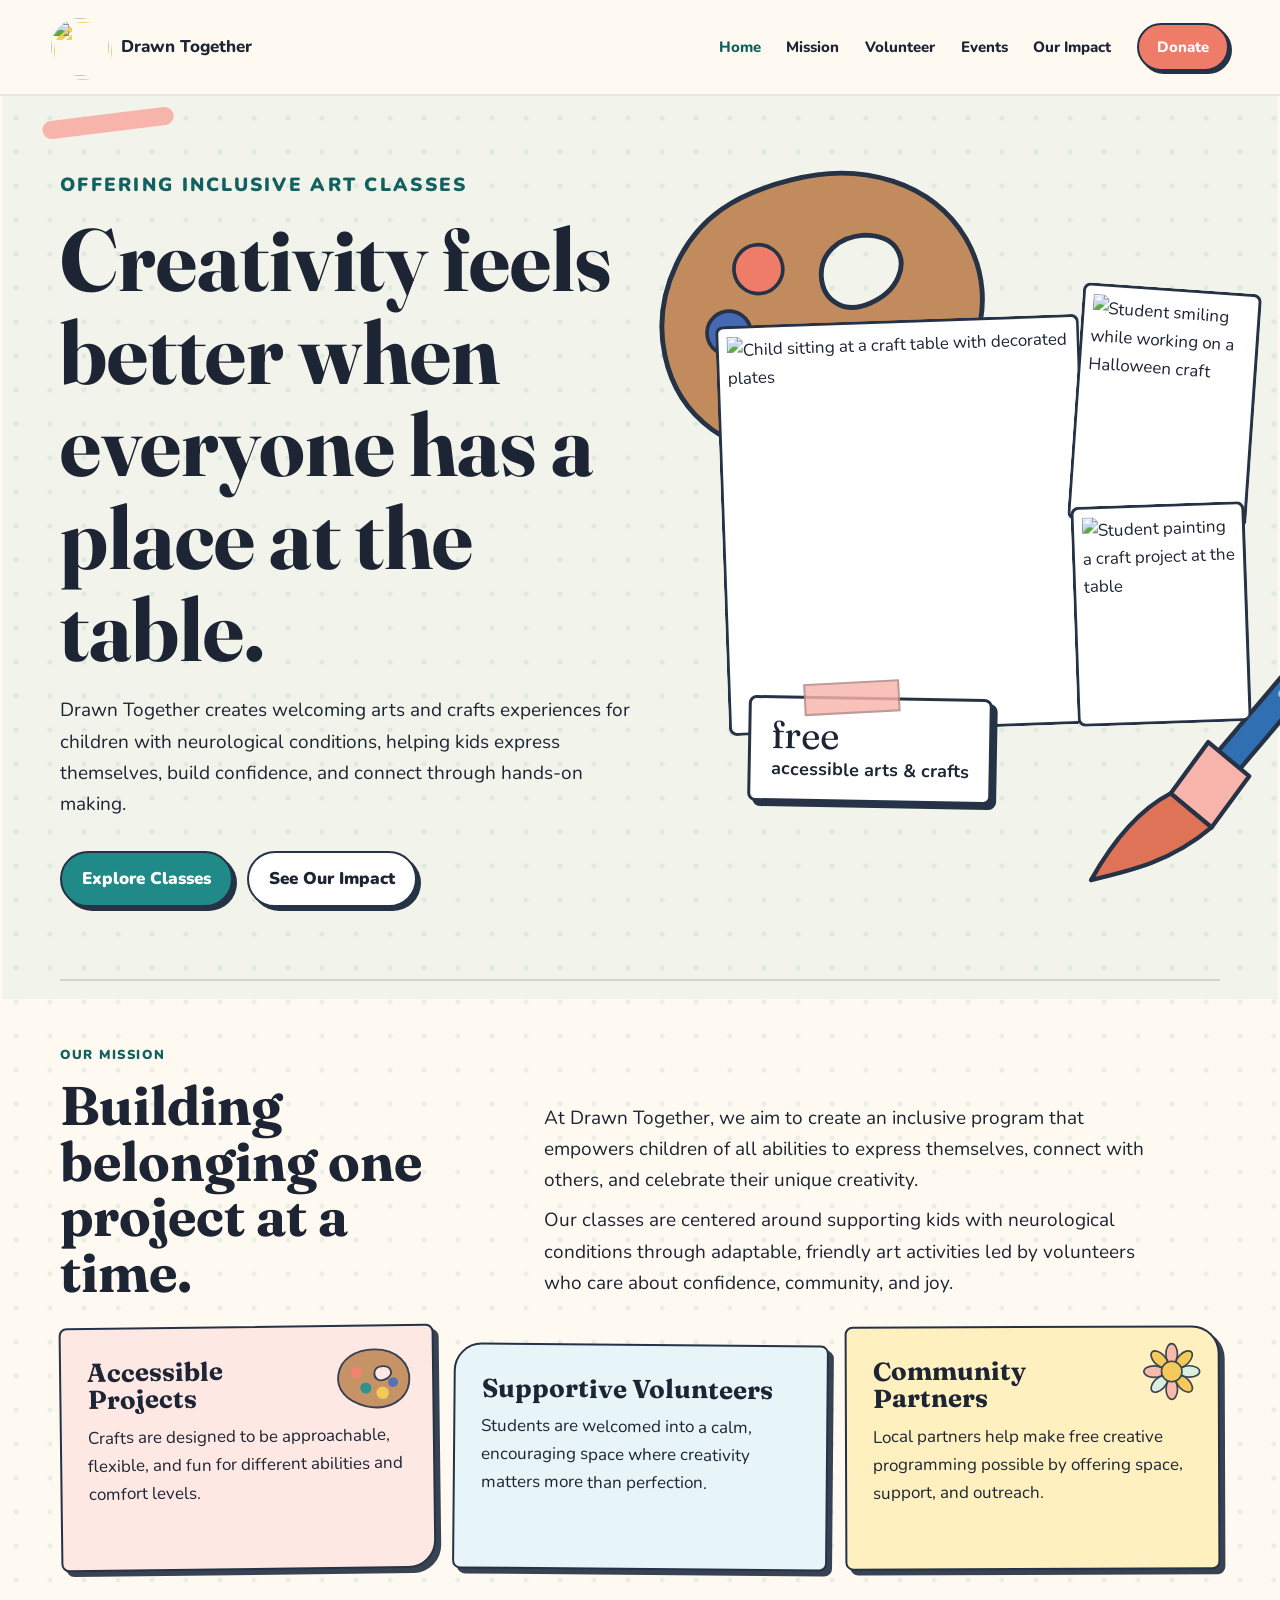
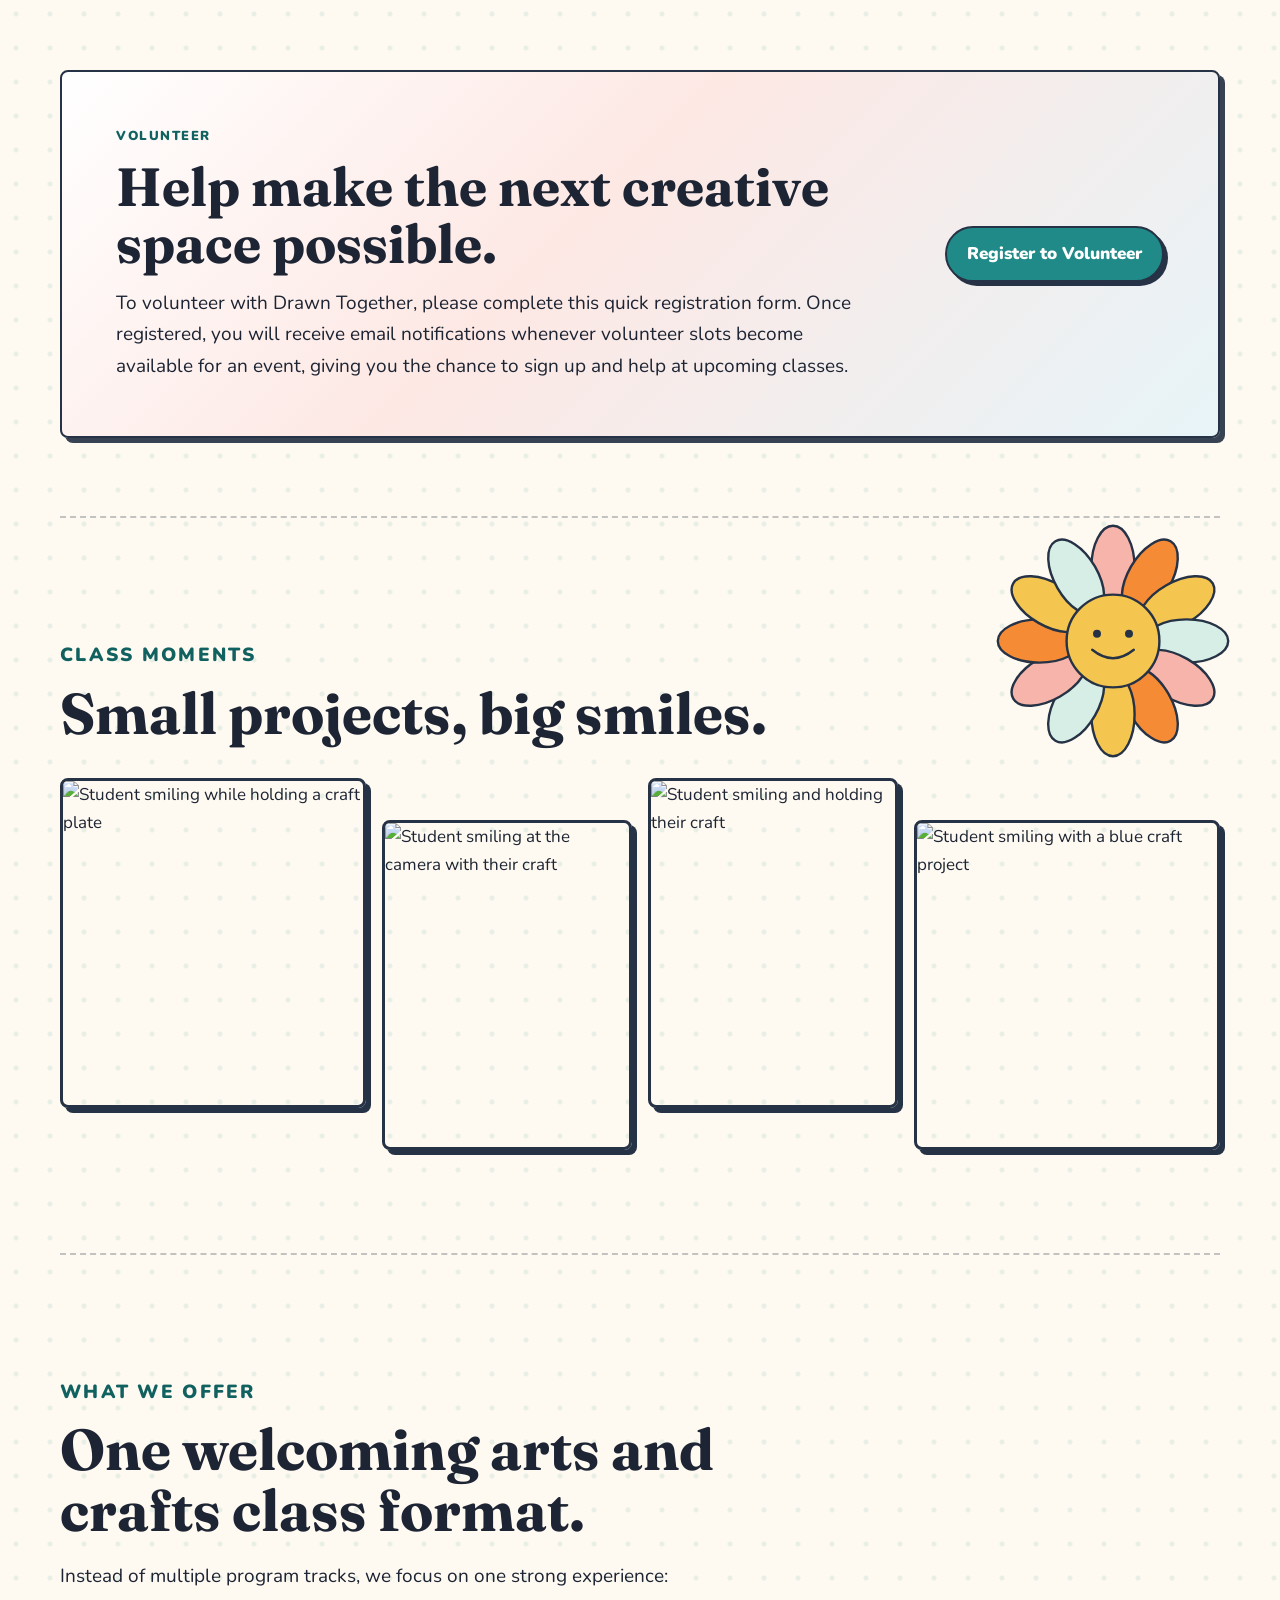
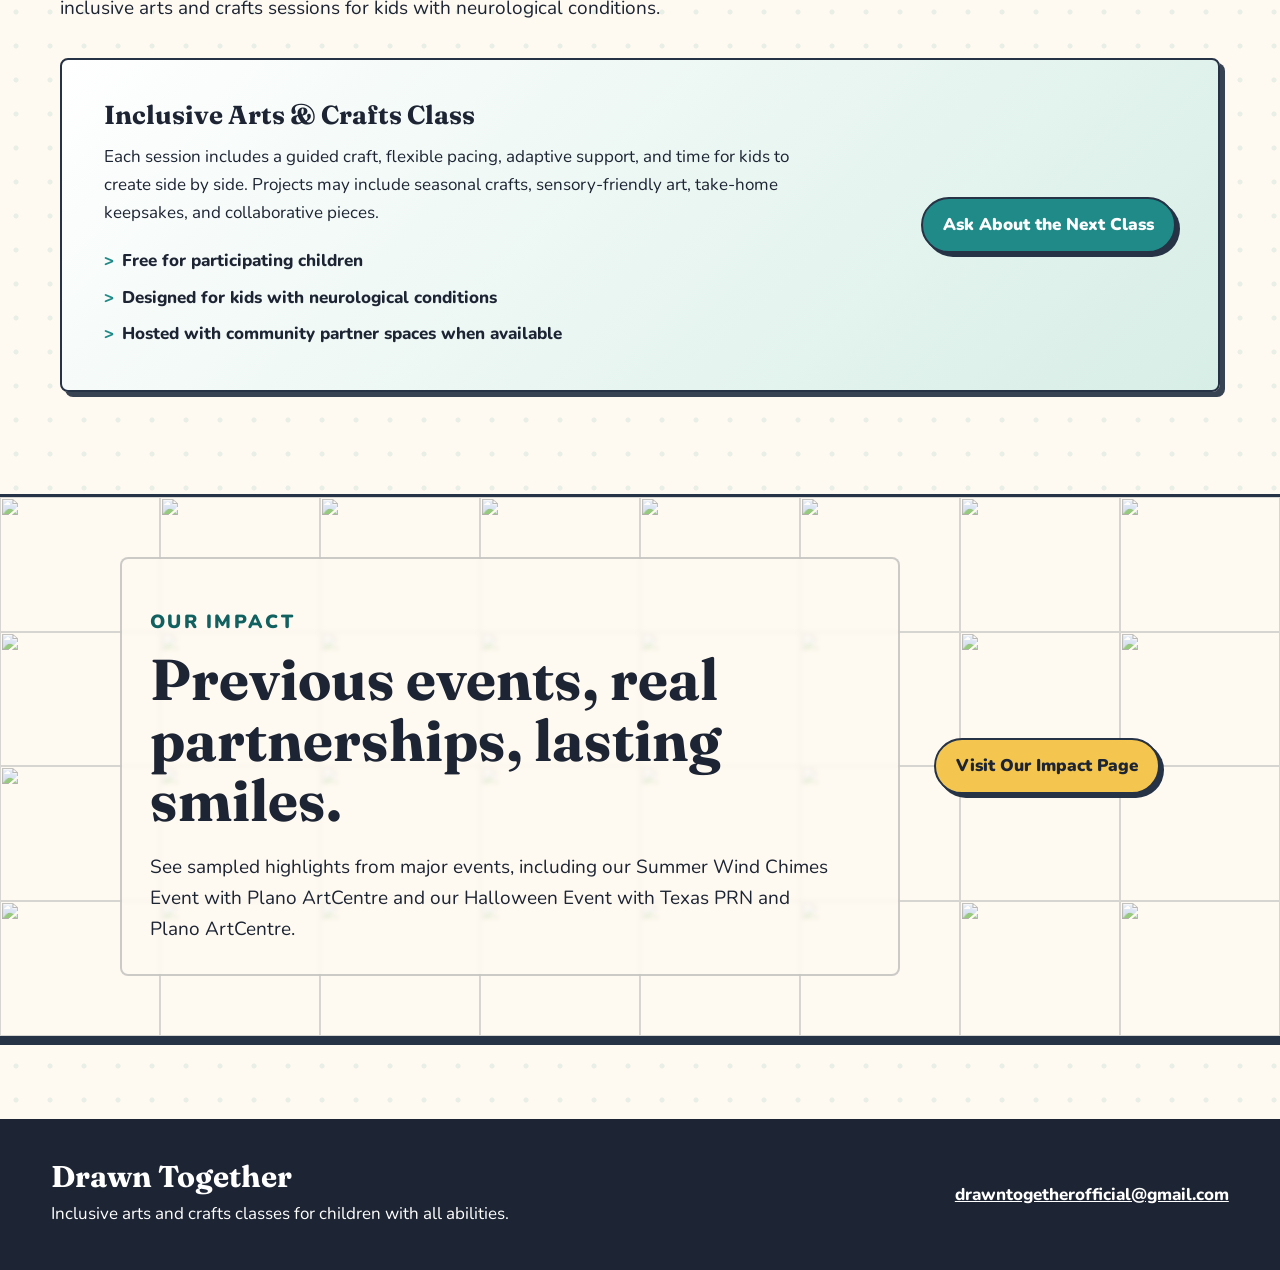
==== commit db980756: "Add files via upload" ====
--- a/index.html
+++ b/index.html
@@ -3,63 +3,63 @@
 <head>
   <meta charset="utf-8">
   <meta name="viewport" content="width=device-width, initial-scale=1">
-  <meta name="description" content="Drawn Together brings creativity, connection, and joy to children with neurological conditions through inclusive arts and crafts classes.">
+  <meta name="description" content="Drawn Together brings creativity, connection, and joy to children with neurological conditions through inclusive arts and crafts classes.">
   <title>Drawn Together | Inclusive Arts & Crafts</title>
   <link rel="preconnect" href="https://fonts.googleapis.com">
   <link rel="preconnect" href="https://fonts.gstatic.com" crossorigin>
   <link href="https://fonts.googleapis.com/css2?family=Fraunces:opsz,wght@9..144,600;9..144,700&family=Nunito:wght@400;600;700;800&display=swap" rel="stylesheet">
-  <link rel="stylesheet" href="styles.css?v=105">
+  <link rel="stylesheet" href="styles.css?v=106">
 </head>
 <body>
   <header class="site-header">
     <a class="brand" href="index.html" aria-label="Drawn Together home">
-      <img class="brand-logo" src="drawn-together-logo.png" alt="">
+      <img class="brand-logo" src="assets/drawn-together-logo.png" alt="">
       <span>Drawn Together</span>
     </a>
     <button class="nav-toggle" aria-expanded="false" aria-controls="site-nav">Menu</button>
     <nav class="site-nav" id="site-nav">
-      <a href="index.html" aria-current="page">Home</a>
-      <a href="#mission">Mission</a>
-      <a href="#volunteer">Volunteer</a>
-      <a href="#events">Events</a>
-      <a href="impact.html">Our Impact</a>
-      <a class="nav-pill" href="donate.html">Donate</a>
+      <a href="index.html" aria-current="page">Home</a>
+      <a href="#mission">Mission</a>
+      <a href="#volunteer">Volunteer</a>
+      <a href="#events">Events</a>
+      <a href="impact.html">Our Impact</a>
+      <a class="nav-pill" href="donate.html">Donate</a>
     </nav>
   </header>
 
   <main>
     <section class="hero home-hero">
-      <div class="hero-copy">
-        <img class="hero-text-handprint" src="handprint-reference-teal.png" alt="" aria-hidden="true">
-        <p class="eyebrow">Offering inclusive art classes</p>
+      <div class="hero-copy">
+        <img class="hero-text-handprint" src="assets/handprint-reference-teal.png" alt="" aria-hidden="true">
+        <p class="eyebrow">Offering inclusive art classes</p>
         <h1>Creativity feels better when everyone has a place at the table.</h1>
-        <p>Drawn Together creates welcoming arts and crafts experiences for children with neurological conditions, helping kids express themselves, build confidence, and connect through hands-on making.</p>
+        <p>Drawn Together creates welcoming arts and crafts experiences for children with neurological conditions, helping kids express themselves, build confidence, and connect through hands-on making.</p>
         <div class="hero-actions">
           <a class="button primary" href="#events">Explore Classes</a>
           <a class="button ghost" href="impact.html">See Our Impact</a>
         </div>
       </div>
-      <div class="hero-art" aria-label="Photo collage from Drawn Together events">
-        <svg class="hero-palette" aria-hidden="true" viewBox="0 0 150 126" role="img">
-          <path class="hero-palette-body" d="M73 8 C103 5 130 18 140 43 C151 72 134 102 102 116 C76 128 44 123 25 104 C7 86 6 57 21 35 C33 17 50 10 73 8 Z M99 35 C88 34 80 40 79 49 C78 59 86 66 97 63 C109 60 115 50 111 42 C109 38 105 36 99 35 Z"></path>
-          <circle class="hero-paint coral" cx="54" cy="42" r="10"></circle>
-          <circle class="hero-paint teal" cx="60" cy="79" r="10"></circle>
-          <circle class="hero-paint gold" cx="90" cy="86" r="11"></circle>
-          <circle class="hero-paint blue" cx="38" cy="66" r="9"></circle>
-        </svg>
-        <svg class="hero-brush" aria-hidden="true" viewBox="0 0 260 220" role="img">
-          <path class="logo-brush-handle-outline" d="M196 18 L115 146"></path>
-          <path class="logo-brush-handle" d="M196 18 L115 146"></path>
-          <path class="logo-brush-ferrule" d="M105 138 L126 151 L112 177 L91 164 Z"></path>
-          <path class="logo-brush-bristles" d="M91 164 C77 174 67 191 60 209 C78 202 96 195 112 177 Z"></path>
-          <path class="logo-brush-shine" d="M183 36 L136 111"></path>
-        </svg>
-        <img class="photo-card photo-one" src="https://drive.google.com/thumbnail?id=1I2fXS_YgboYenYFkiZeGfeSN4g4B1cTE&sz=w1200" alt="Child sitting at a craft table with decorated plates">
+      <div class="hero-art" aria-label="Photo collage from Drawn Together events">
+        <svg class="hero-palette" aria-hidden="true" viewBox="0 0 150 126" role="img">
+          <path class="hero-palette-body" d="M73 8 C103 5 130 18 140 43 C151 72 134 102 102 116 C76 128 44 123 25 104 C7 86 6 57 21 35 C33 17 50 10 73 8 Z M99 35 C88 34 80 40 79 49 C78 59 86 66 97 63 C109 60 115 50 111 42 C109 38 105 36 99 35 Z"></path>
+          <circle class="hero-paint coral" cx="54" cy="42" r="10"></circle>
+          <circle class="hero-paint teal" cx="60" cy="79" r="10"></circle>
+          <circle class="hero-paint gold" cx="90" cy="86" r="11"></circle>
+          <circle class="hero-paint blue" cx="38" cy="66" r="9"></circle>
+        </svg>
+        <svg class="hero-brush" aria-hidden="true" viewBox="0 0 260 220" role="img">
+          <path class="logo-brush-handle-outline" d="M196 18 L115 146"></path>
+          <path class="logo-brush-handle" d="M196 18 L115 146"></path>
+          <path class="logo-brush-ferrule" d="M105 138 L126 151 L112 177 L91 164 Z"></path>
+          <path class="logo-brush-bristles" d="M91 164 C77 174 67 191 60 209 C78 202 96 195 112 177 Z"></path>
+          <path class="logo-brush-shine" d="M183 36 L136 111"></path>
+        </svg>
+        <img class="photo-card photo-one" src="https://drive.google.com/thumbnail?id=1I2fXS_YgboYenYFkiZeGfeSN4g4B1cTE&sz=w1200" alt="Child sitting at a craft table with decorated plates">
         <img class="photo-card photo-two" src="https://drive.google.com/thumbnail?id=1QKxmnsd4nhzKR6UI_txVq_-8PnRC14nu&sz=w1200" alt="Student smiling while working on a Halloween craft">
         <img class="photo-card photo-three" src="https://drive.google.com/thumbnail?id=1JYVO4O3CvDQ8GXIm3YEL2UsHCuEAbKap&sz=w1200" alt="Student painting a craft project at the table">
         <div class="doodle-note">
           <span>free</span>
-          <strong>accessible arts & crafts</strong>
+          <strong>accessible arts & crafts</strong>
         </div>
       </div>
     </section>
@@ -71,70 +71,70 @@
       </div>
       <div class="copy-block">
         <p>At Drawn Together, we aim to create an inclusive program that empowers children of all abilities to express themselves, connect with others, and celebrate their unique creativity.</p>
-        <p>Our classes are centered around supporting kids with neurological conditions through adaptable, friendly art activities led by volunteers who care about confidence, community, and joy.</p>
-      </div>
-    </section>
-
-    <section class="section feature-band">
-      <div class="feature-card feature-access">
-        <svg class="card-art card-palette" aria-hidden="true" viewBox="0 0 132 112" role="img">
-          <path class="palette-body" d="M68 8 C104 8 127 31 124 60 C121 91 88 108 53 99 C23 91 6 72 10 48 C14 23 38 8 68 8 Z M82 35 C73 35 68 40 68 47 C68 55 75 60 84 57 C93 54 97 47 94 41 C92 37 88 35 82 35 Z"></path>
-          <circle class="paint-spot coral" cx="39" cy="45" r="9"></circle>
-          <circle class="paint-spot teal" cx="54" cy="70" r="9"></circle>
-          <circle class="paint-spot gold" cx="81" cy="78" r="10"></circle>
-          <circle class="paint-spot blue" cx="98" cy="61" r="8"></circle>
-        </svg>
-        <h3>Accessible Projects</h3>
-        <p>Crafts are designed to be approachable, flexible, and fun for different abilities and comfort levels.</p>
-      </div>
-      <div class="feature-card feature-volunteer">
-        <h3>Supportive Volunteers</h3>
-        <p>Students are welcomed into a calm, encouraging space where creativity matters more than perfection.</p>
-      </div>
-      <div class="feature-card feature-partner">
-        <svg class="card-art card-flower" aria-hidden="true" viewBox="-12 -12 156 156" role="img">
-          <g class="card-flower-petals">
-            <ellipse cx="66" cy="23" rx="14" ry="25"></ellipse>
-            <ellipse cx="96" cy="36" rx="14" ry="25" transform="rotate(45 96 36)"></ellipse>
-            <ellipse cx="109" cy="66" rx="25" ry="14"></ellipse>
-            <ellipse cx="96" cy="96" rx="14" ry="25" transform="rotate(-45 96 96)"></ellipse>
-            <ellipse cx="66" cy="109" rx="14" ry="25"></ellipse>
-            <ellipse cx="36" cy="96" rx="14" ry="25" transform="rotate(45 36 96)"></ellipse>
-            <ellipse cx="23" cy="66" rx="25" ry="14"></ellipse>
-            <ellipse cx="36" cy="36" rx="14" ry="25" transform="rotate(-45 36 36)"></ellipse>
-          </g>
-          <circle class="card-flower-face" cx="66" cy="66" r="25"></circle>
-        </svg>
-        <h3>Community Partners</h3>
-        <p>Local partners help make free creative programming possible by offering space, support, and outreach.</p>
-      </div>
-    </section>
-
-    <section class="section volunteer-section" id="volunteer">
-      <div class="volunteer-copy">
-        <p class="eyebrow">Volunteer</p>
-        <h2>Help make the next creative space possible.</h2>
-        <p>To volunteer with Drawn Together, please complete this quick registration form. Once registered, you will receive email notifications whenever volunteer slots become available for an event, giving you the chance to sign up and help at upcoming classes.</p>
-      </div>
-      <a class="button primary" href="https://docs.google.com/forms/d/e/1FAIpQLSdoRaxbijlcWjJT20AJbilU5-lTFPil-zKg2aW4QV7aB6gCew/viewform?usp=header" target="_blank" rel="noreferrer">Register to Volunteer</a>
-    </section>
+        <p>Our classes are centered around supporting kids with neurological conditions through adaptable, friendly art activities led by volunteers who care about confidence, community, and joy.</p>
+      </div>
+    </section>
+
+    <section class="section feature-band">
+      <div class="feature-card feature-access">
+        <svg class="card-art card-palette" aria-hidden="true" viewBox="0 0 132 112" role="img">
+          <path class="palette-body" d="M68 8 C104 8 127 31 124 60 C121 91 88 108 53 99 C23 91 6 72 10 48 C14 23 38 8 68 8 Z M82 35 C73 35 68 40 68 47 C68 55 75 60 84 57 C93 54 97 47 94 41 C92 37 88 35 82 35 Z"></path>
+          <circle class="paint-spot coral" cx="39" cy="45" r="9"></circle>
+          <circle class="paint-spot teal" cx="54" cy="70" r="9"></circle>
+          <circle class="paint-spot gold" cx="81" cy="78" r="10"></circle>
+          <circle class="paint-spot blue" cx="98" cy="61" r="8"></circle>
+        </svg>
+        <h3>Accessible Projects</h3>
+        <p>Crafts are designed to be approachable, flexible, and fun for different abilities and comfort levels.</p>
+      </div>
+      <div class="feature-card feature-volunteer">
+        <h3>Supportive Volunteers</h3>
+        <p>Students are welcomed into a calm, encouraging space where creativity matters more than perfection.</p>
+      </div>
+      <div class="feature-card feature-partner">
+        <svg class="card-art card-flower" aria-hidden="true" viewBox="-12 -12 156 156" role="img">
+          <g class="card-flower-petals">
+            <ellipse cx="66" cy="23" rx="14" ry="25"></ellipse>
+            <ellipse cx="96" cy="36" rx="14" ry="25" transform="rotate(45 96 36)"></ellipse>
+            <ellipse cx="109" cy="66" rx="25" ry="14"></ellipse>
+            <ellipse cx="96" cy="96" rx="14" ry="25" transform="rotate(-45 96 96)"></ellipse>
+            <ellipse cx="66" cy="109" rx="14" ry="25"></ellipse>
+            <ellipse cx="36" cy="96" rx="14" ry="25" transform="rotate(45 36 96)"></ellipse>
+            <ellipse cx="23" cy="66" rx="25" ry="14"></ellipse>
+            <ellipse cx="36" cy="36" rx="14" ry="25" transform="rotate(-45 36 36)"></ellipse>
+          </g>
+          <circle class="card-flower-face" cx="66" cy="66" r="25"></circle>
+        </svg>
+        <h3>Community Partners</h3>
+        <p>Local partners help make free creative programming possible by offering space, support, and outreach.</p>
+      </div>
+    </section>
+
+    <section class="section volunteer-section" id="volunteer">
+      <div class="volunteer-copy">
+        <p class="eyebrow">Volunteer</p>
+        <h2>Help make the next creative space possible.</h2>
+        <p>To volunteer with Drawn Together, please complete this quick registration form. Once registered, you will receive email notifications whenever volunteer slots become available for an event, giving you the chance to sign up and help at upcoming classes.</p>
+      </div>
+      <a class="button primary" href="https://docs.google.com/forms/d/e/1FAIpQLSdoRaxbijlcWjJT20AJbilU5-lTFPil-zKg2aW4QV7aB6gCew/viewform?usp=header" target="_blank" rel="noreferrer">Register to Volunteer</a>
+    </section>
 
     <section class="section moments-section">
-      <svg class="smiley-flower" aria-hidden="true" viewBox="0 0 300 260" role="img">
-        <g class="flower-petals">
-          <ellipse cx="150" cy="38" rx="27" ry="52"></ellipse>
-          <ellipse cx="150" cy="38" rx="27" ry="52" transform="rotate(30 150 130)"></ellipse>
-          <ellipse cx="150" cy="38" rx="27" ry="52" transform="rotate(60 150 130)"></ellipse>
-          <ellipse cx="150" cy="38" rx="27" ry="52" transform="rotate(90 150 130)"></ellipse>
-          <ellipse cx="150" cy="38" rx="27" ry="52" transform="rotate(120 150 130)"></ellipse>
-          <ellipse cx="150" cy="38" rx="27" ry="52" transform="rotate(150 150 130)"></ellipse>
-          <ellipse cx="150" cy="38" rx="27" ry="52" transform="rotate(180 150 130)"></ellipse>
-          <ellipse cx="150" cy="38" rx="27" ry="52" transform="rotate(210 150 130)"></ellipse>
-          <ellipse cx="150" cy="38" rx="27" ry="52" transform="rotate(240 150 130)"></ellipse>
-          <ellipse cx="150" cy="38" rx="27" ry="52" transform="rotate(270 150 130)"></ellipse>
-          <ellipse cx="150" cy="38" rx="27" ry="52" transform="rotate(300 150 130)"></ellipse>
-          <ellipse cx="150" cy="38" rx="27" ry="52" transform="rotate(330 150 130)"></ellipse>
-        </g>
+      <svg class="smiley-flower" aria-hidden="true" viewBox="0 0 300 260" role="img">
+        <g class="flower-petals">
+          <ellipse cx="150" cy="38" rx="27" ry="52"></ellipse>
+          <ellipse cx="150" cy="38" rx="27" ry="52" transform="rotate(30 150 130)"></ellipse>
+          <ellipse cx="150" cy="38" rx="27" ry="52" transform="rotate(60 150 130)"></ellipse>
+          <ellipse cx="150" cy="38" rx="27" ry="52" transform="rotate(90 150 130)"></ellipse>
+          <ellipse cx="150" cy="38" rx="27" ry="52" transform="rotate(120 150 130)"></ellipse>
+          <ellipse cx="150" cy="38" rx="27" ry="52" transform="rotate(150 150 130)"></ellipse>
+          <ellipse cx="150" cy="38" rx="27" ry="52" transform="rotate(180 150 130)"></ellipse>
+          <ellipse cx="150" cy="38" rx="27" ry="52" transform="rotate(210 150 130)"></ellipse>
+          <ellipse cx="150" cy="38" rx="27" ry="52" transform="rotate(240 150 130)"></ellipse>
+          <ellipse cx="150" cy="38" rx="27" ry="52" transform="rotate(270 150 130)"></ellipse>
+          <ellipse cx="150" cy="38" rx="27" ry="52" transform="rotate(300 150 130)"></ellipse>
+          <ellipse cx="150" cy="38" rx="27" ry="52" transform="rotate(330 150 130)"></ellipse>
+        </g>
         <circle class="flower-face" cx="150" cy="130" r="58"></circle>
         <circle class="flower-eye" cx="130" cy="121" r="5"></circle>
         <circle class="flower-eye" cx="170" cy="121" r="5"></circle>
@@ -156,7 +156,7 @@
       <div class="section-heading">
         <p class="eyebrow">What We Offer</p>
         <h2>One welcoming arts and crafts class format.</h2>
-        <p>Instead of multiple program tracks, we focus on one strong experience: inclusive arts and crafts sessions for kids with neurological conditions.</p>
+        <p>Instead of multiple program tracks, we focus on one strong experience: inclusive arts and crafts sessions for kids with neurological conditions.</p>
       </div>
       <article class="event-detail">
         <div>
@@ -164,7 +164,7 @@
           <p>Each session includes a guided craft, flexible pacing, adaptive support, and time for kids to create side by side. Projects may include seasonal crafts, sensory-friendly art, take-home keepsakes, and collaborative pieces.</p>
           <ul class="check-list">
             <li>Free for participating children</li>
-            <li>Designed for kids with neurological conditions</li>
+            <li>Designed for kids with neurological conditions</li>
             <li>Hosted with community partner spaces when available</li>
           </ul>
         </div>
@@ -172,46 +172,46 @@
       </article>
     </section>
 
-    <section class="section impact-preview">
-      <div class="impact-collage" aria-hidden="true">
-        <img src="impact-collage/collage_01.jpg" alt="">
-        <img src="impact-collage/collage_02.jpg" alt="">
-        <img src="impact-collage/collage_03.jpg" alt="">
-        <img src="impact-collage/collage_04.jpg" alt="">
-        <img src="impact-collage/collage_05.jpg" alt="">
-        <img src="impact-collage/collage_06.jpg" alt="">
-        <img src="impact-collage/collage_07.jpg" alt="">
-        <img src="impact-collage/collage_08.jpg" alt="">
-        <img src="impact-collage/collage_09.jpg" alt="">
-        <img src="impact-collage/collage_10.jpg" alt="">
-        <img src="impact-collage/collage_11.jpg" alt="">
-        <img src="impact-collage/collage_12.jpg" alt="">
-        <img src="impact-collage/collage_13.jpg" alt="">
-        <img src="impact-collage/collage_14.jpg" alt="">
-        <img src="impact-collage/collage_15.jpg" alt="">
-        <img src="impact-collage/collage_16.jpg" alt="">
-        <img src="impact-collage/collage_17.jpg" alt="">
-        <img src="impact-collage/collage_18.jpg" alt="">
-        <img src="impact-collage/collage_19.jpg" alt="">
-        <img src="impact-collage/collage_20.jpg" alt="">
-        <img src="impact-collage/collage_21.jpg" alt="">
-        <img src="impact-collage/collage_22.jpg" alt="">
-        <img src="impact-collage/collage_23.jpg" alt="">
-        <img src="impact-collage/collage_24.jpg" alt="">
-        <img src="impact-collage/collage_25.jpg" alt="">
-        <img src="impact-collage/collage_26.jpg" alt="">
-        <img src="impact-collage/collage_27.jpg" alt="">
-        <img src="impact-collage/collage_28.jpg" alt="">
-        <img src="impact-collage/collage_29.jpg" alt="">
-        <img src="impact-collage/collage_30.jpg" alt="">
-        <img src="impact-collage/collage_31.jpg" alt="">
-        <img src="impact-collage/collage_32.jpg" alt="">
-      </div>
-      <div class="impact-preview-copy">
-        <p class="eyebrow">Our Impact</p>
-        <h2>Previous events, real partnerships, lasting smiles.</h2>
-        <p>See sampled highlights from major events, including our Summer Wind Chimes Event with Plano ArtCentre and our Halloween Event with Texas PRN and Plano ArtCentre.</p>
-      </div>
+    <section class="section impact-preview">
+      <div class="impact-collage" aria-hidden="true">
+        <img src="assets/impact-collage/collage_01.jpg" alt="">
+        <img src="assets/impact-collage/collage_02.jpg" alt="">
+        <img src="assets/impact-collage/collage_03.jpg" alt="">
+        <img src="assets/impact-collage/collage_04.jpg" alt="">
+        <img src="assets/impact-collage/collage_05.jpg" alt="">
+        <img src="assets/impact-collage/collage_06.jpg" alt="">
+        <img src="assets/impact-collage/collage_07.jpg" alt="">
+        <img src="assets/impact-collage/collage_08.jpg" alt="">
+        <img src="assets/impact-collage/collage_09.jpg" alt="">
+        <img src="assets/impact-collage/collage_10.jpg" alt="">
+        <img src="assets/impact-collage/collage_11.jpg" alt="">
+        <img src="assets/impact-collage/collage_12.jpg" alt="">
+        <img src="assets/impact-collage/collage_13.jpg" alt="">
+        <img src="assets/impact-collage/collage_14.jpg" alt="">
+        <img src="assets/impact-collage/collage_15.jpg" alt="">
+        <img src="assets/impact-collage/collage_16.jpg" alt="">
+        <img src="assets/impact-collage/collage_17.jpg" alt="">
+        <img src="assets/impact-collage/collage_18.jpg" alt="">
+        <img src="assets/impact-collage/collage_19.jpg" alt="">
+        <img src="assets/impact-collage/collage_20.jpg" alt="">
+        <img src="assets/impact-collage/collage_21.jpg" alt="">
+        <img src="assets/impact-collage/collage_22.jpg" alt="">
+        <img src="assets/impact-collage/collage_23.jpg" alt="">
+        <img src="assets/impact-collage/collage_24.jpg" alt="">
+        <img src="assets/impact-collage/collage_25.jpg" alt="">
+        <img src="assets/impact-collage/collage_26.jpg" alt="">
+        <img src="assets/impact-collage/collage_27.jpg" alt="">
+        <img src="assets/impact-collage/collage_28.jpg" alt="">
+        <img src="assets/impact-collage/collage_29.jpg" alt="">
+        <img src="assets/impact-collage/collage_30.jpg" alt="">
+        <img src="assets/impact-collage/collage_31.jpg" alt="">
+        <img src="assets/impact-collage/collage_32.jpg" alt="">
+      </div>
+      <div class="impact-preview-copy">
+        <p class="eyebrow">Our Impact</p>
+        <h2>Previous events, real partnerships, lasting smiles.</h2>
+        <p>See sampled highlights from major events, including our Summer Wind Chimes Event with Plano ArtCentre and our Halloween Event with Texas PRN and Plano ArtCentre.</p>
+      </div>
       <a class="button ghost dark" href="impact.html">Visit Our Impact Page</a>
     </section>
   </main>
@@ -219,13 +219,13 @@
   <footer class="site-footer">
     <div>
       <h2>Drawn Together</h2>
-      <p>Inclusive arts and crafts classes for children with all abilities.</p>
+      <p>Inclusive arts and crafts classes for children with all abilities.</p>
     </div>
     <div class="footer-contact">
       <a href="mailto:drawntogetherofficial@gmail.com">drawntogetherofficial@gmail.com</a>
     </div>
   </footer>
 
-  <script src="script.js?v=4"></script>
+  <script src="script.js?v=4"></script>
 </body>
 </html>
--- a/styles.css
+++ b/styles.css
@@ -1757,62 +1757,16 @@
   .impact-collage {
     inset: 0;
     z-index: 0;
-    grid-template-columns: repeat(2, minmax(0, 1fr));
-    grid-template-rows: none;
-    grid-auto-rows: 154px;
-    opacity: 0.72;
+    display: block;
+    background-image: url("assets/impact-collage-mobile.jpg");
+    background-size: cover;
+    background-position: center;
+    background-repeat: no-repeat;
+    opacity: 0.82;
   }
 
   .impact-collage img {
-    object-fit: cover;
-    object-position: center 42%;
-  }
-
-  .impact-collage img:nth-child(1),
-  .impact-collage img:nth-child(5),
-  .impact-collage img:nth-child(7),
-  .impact-collage img:nth-child(9),
-  .impact-collage img:nth-child(20),
-  .impact-collage img:nth-child(25),
-  .impact-collage img:nth-child(27),
-  .impact-collage img:nth-child(29),
-  .impact-collage img:nth-child(30),
-  .impact-collage img:nth-child(31),
-  .impact-collage img:nth-child(32) {
-    object-position: center center;
-  }
-
-  .impact-collage img:nth-child(2),
-  .impact-collage img:nth-child(4),
-  .impact-collage img:nth-child(6),
-  .impact-collage img:nth-child(10),
-  .impact-collage img:nth-child(12),
-  .impact-collage img:nth-child(13),
-  .impact-collage img:nth-child(14),
-  .impact-collage img:nth-child(15),
-  .impact-collage img:nth-child(16),
-  .impact-collage img:nth-child(17),
-  .impact-collage img:nth-child(18),
-  .impact-collage img:nth-child(19),
-  .impact-collage img:nth-child(21),
-  .impact-collage img:nth-child(22),
-  .impact-collage img:nth-child(23),
-  .impact-collage img:nth-child(24),
-  .impact-collage img:nth-child(26) {
-    object-position: center 34%;
-  }
-
-  .impact-collage img:nth-child(3) {
-    object-position: center 22%;
-  }
-
-  .impact-collage img:nth-child(8) {
-    object-position: center 45%;
-  }
-
-  .impact-collage img:nth-child(11),
-  .impact-collage img:nth-child(28) {
-    object-position: center 58%;
+    display: none;
   }
 
   .donate-flower-two {
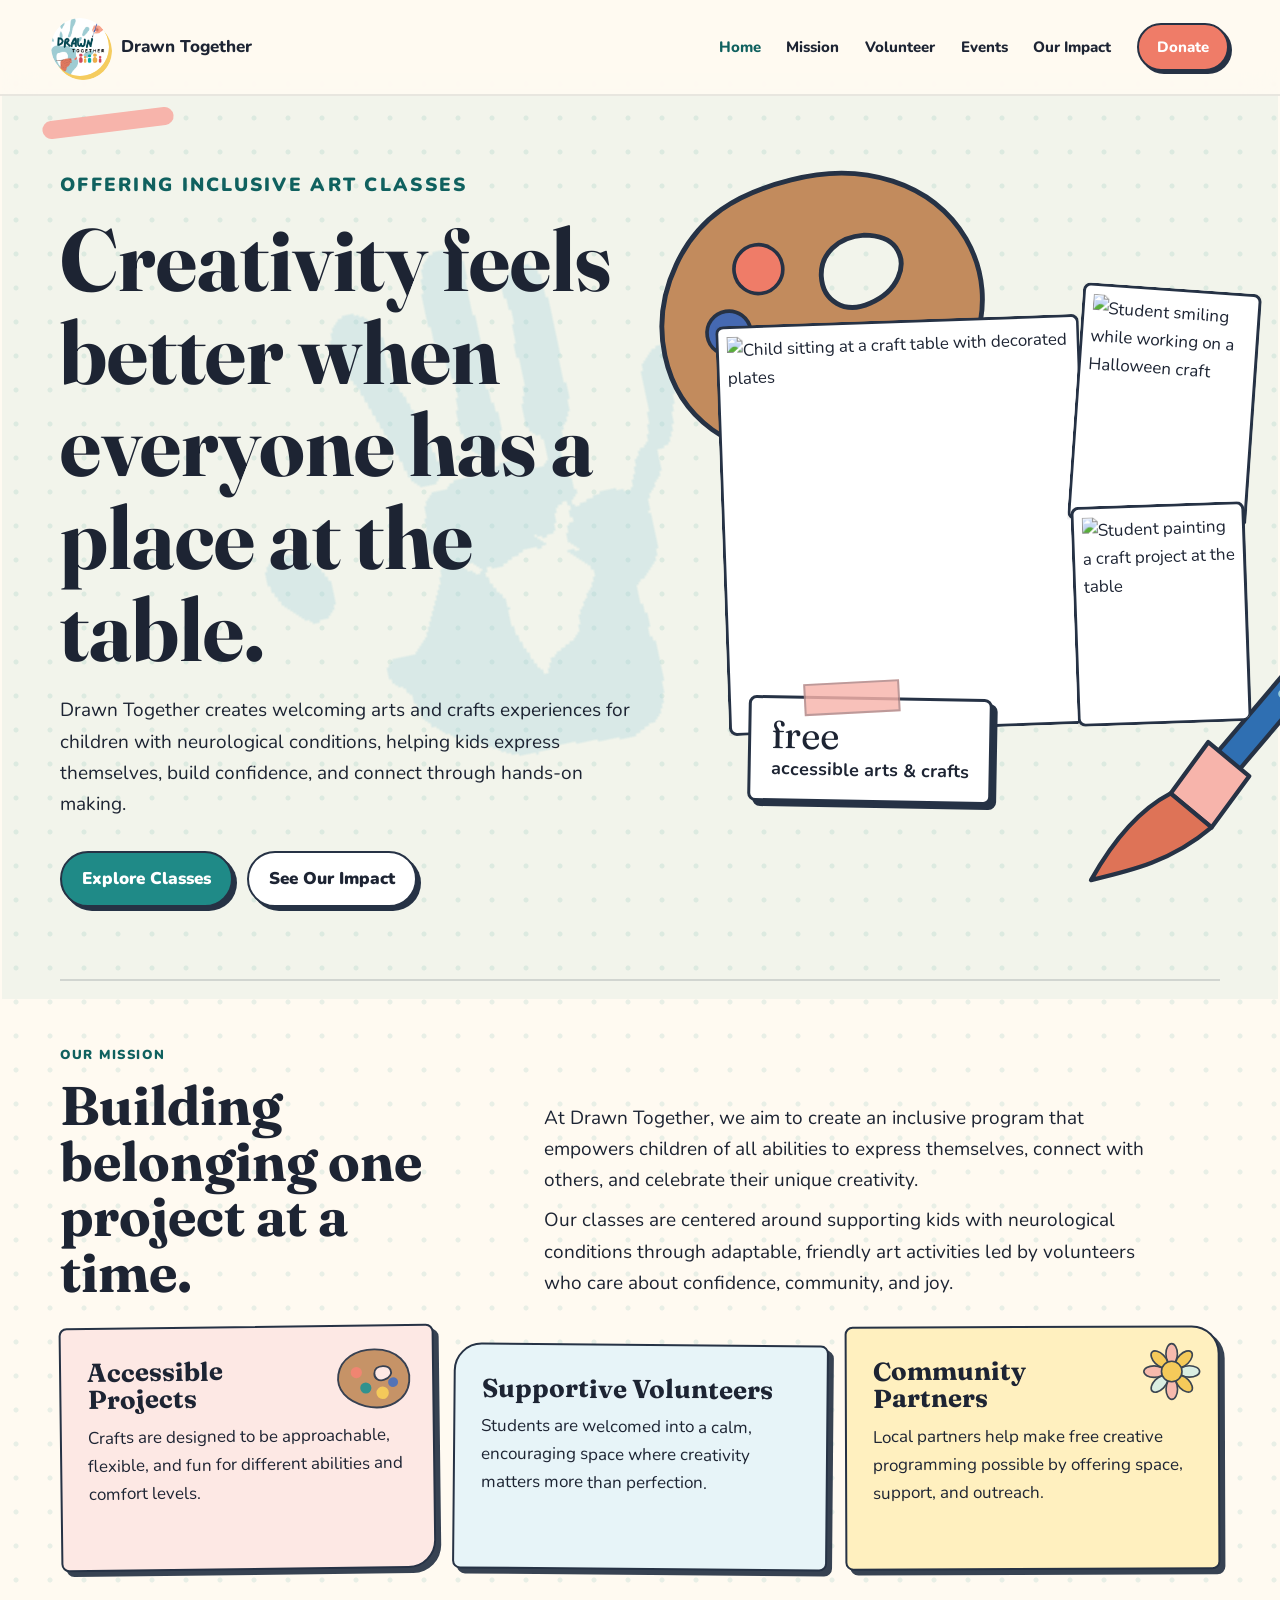
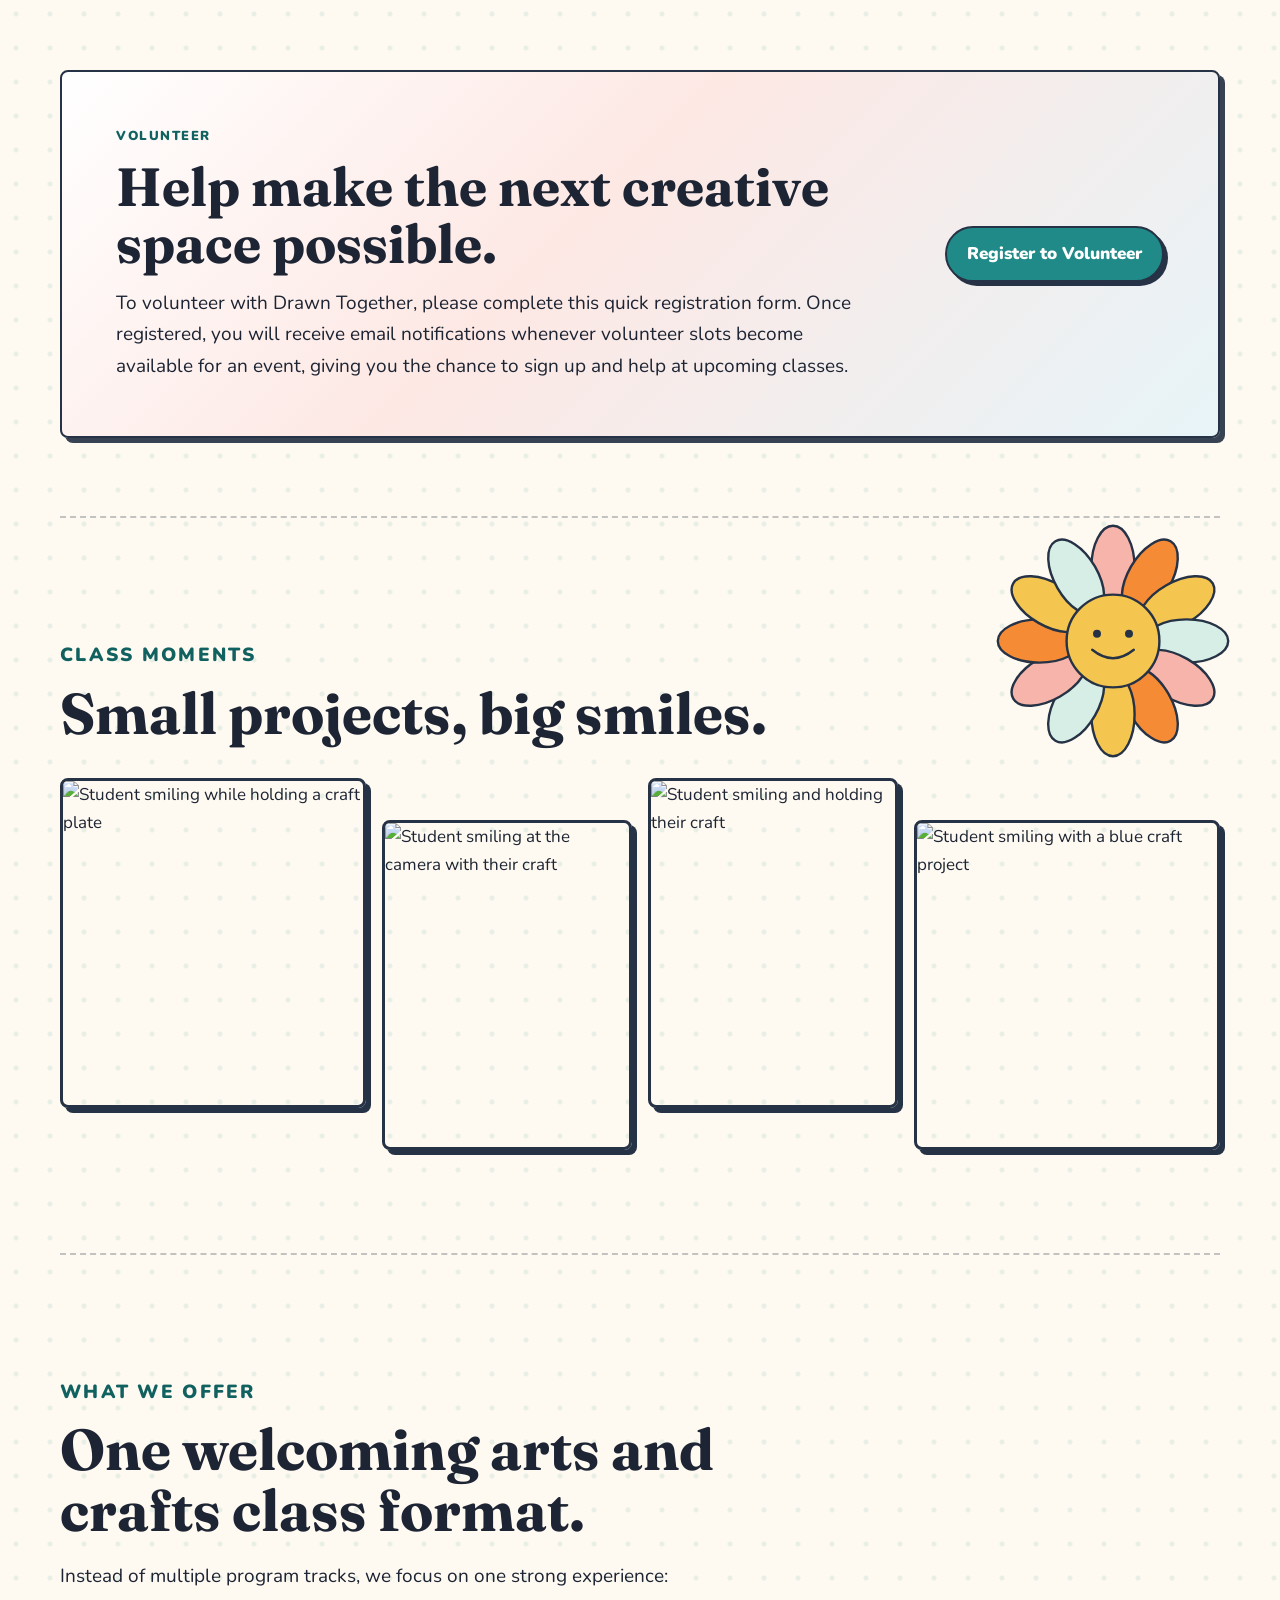
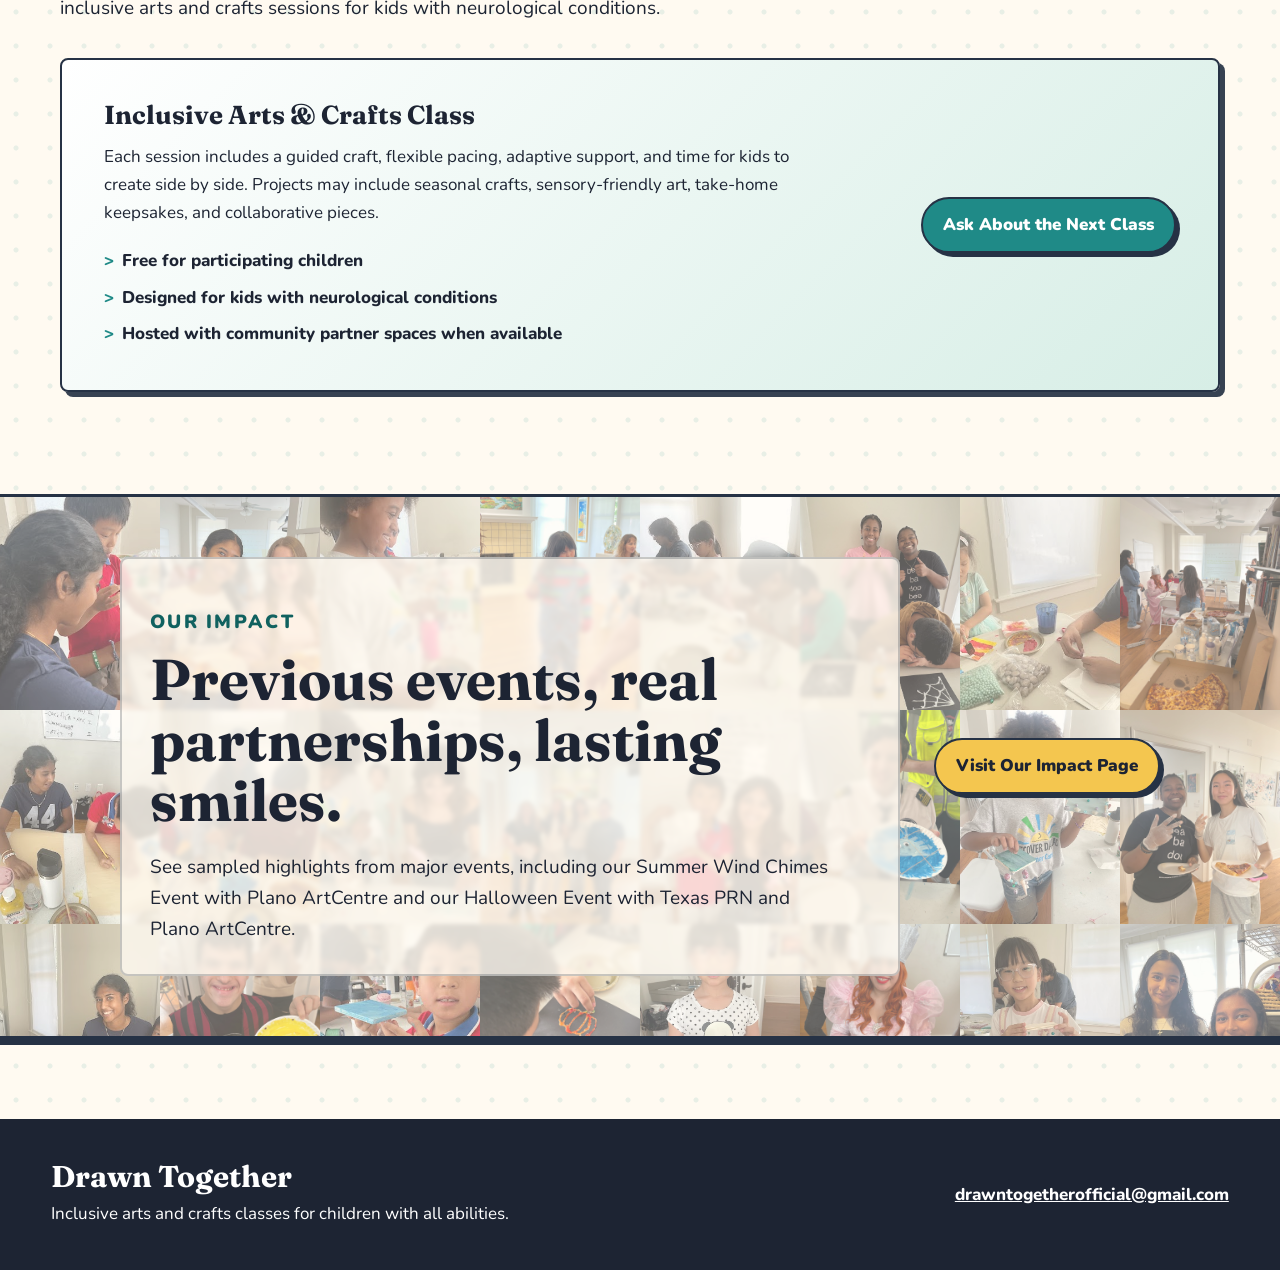
==== commit f11d46d8: "Update index.html" ====
--- a/index.html
+++ b/index.html
@@ -3,63 +3,63 @@
 <head>
   <meta charset="utf-8">
   <meta name="viewport" content="width=device-width, initial-scale=1">
-  <meta name="description" content="Drawn Together brings creativity, connection, and joy to children with neurological conditions through inclusive arts and crafts classes.">
+  <meta name="description" content="Drawn Together brings creativity, connection, and joy to children with neurological conditions through inclusive arts and crafts classes.">
   <title>Drawn Together | Inclusive Arts & Crafts</title>
   <link rel="preconnect" href="https://fonts.googleapis.com">
   <link rel="preconnect" href="https://fonts.gstatic.com" crossorigin>
   <link href="https://fonts.googleapis.com/css2?family=Fraunces:opsz,wght@9..144,600;9..144,700&family=Nunito:wght@400;600;700;800&display=swap" rel="stylesheet">
-  <link rel="stylesheet" href="styles.css?v=106">
+  <link rel="stylesheet" href="styles.css?v=106">
 </head>
 <body>
   <header class="site-header">
     <a class="brand" href="index.html" aria-label="Drawn Together home">
-      <img class="brand-logo" src="assets/drawn-together-logo.png" alt="">
+      <img class="brand-logo" src="drawn-together-logo.png" alt="">
       <span>Drawn Together</span>
     </a>
     <button class="nav-toggle" aria-expanded="false" aria-controls="site-nav">Menu</button>
     <nav class="site-nav" id="site-nav">
-      <a href="index.html" aria-current="page">Home</a>
-      <a href="#mission">Mission</a>
-      <a href="#volunteer">Volunteer</a>
-      <a href="#events">Events</a>
-      <a href="impact.html">Our Impact</a>
-      <a class="nav-pill" href="donate.html">Donate</a>
+      <a href="index.html" aria-current="page">Home</a>
+      <a href="#mission">Mission</a>
+      <a href="#volunteer">Volunteer</a>
+      <a href="#events">Events</a>
+      <a href="impact.html">Our Impact</a>
+      <a class="nav-pill" href="donate.html">Donate</a>
     </nav>
   </header>
 
   <main>
     <section class="hero home-hero">
-      <div class="hero-copy">
-        <img class="hero-text-handprint" src="assets/handprint-reference-teal.png" alt="" aria-hidden="true">
-        <p class="eyebrow">Offering inclusive art classes</p>
+      <div class="hero-copy">
+        <img class="hero-text-handprint" src="handprint-reference-teal.png" alt="" aria-hidden="true">
+        <p class="eyebrow">Offering inclusive art classes</p>
         <h1>Creativity feels better when everyone has a place at the table.</h1>
-        <p>Drawn Together creates welcoming arts and crafts experiences for children with neurological conditions, helping kids express themselves, build confidence, and connect through hands-on making.</p>
+        <p>Drawn Together creates welcoming arts and crafts experiences for children with neurological conditions, helping kids express themselves, build confidence, and connect through hands-on making.</p>
         <div class="hero-actions">
           <a class="button primary" href="#events">Explore Classes</a>
           <a class="button ghost" href="impact.html">See Our Impact</a>
         </div>
       </div>
-      <div class="hero-art" aria-label="Photo collage from Drawn Together events">
-        <svg class="hero-palette" aria-hidden="true" viewBox="0 0 150 126" role="img">
-          <path class="hero-palette-body" d="M73 8 C103 5 130 18 140 43 C151 72 134 102 102 116 C76 128 44 123 25 104 C7 86 6 57 21 35 C33 17 50 10 73 8 Z M99 35 C88 34 80 40 79 49 C78 59 86 66 97 63 C109 60 115 50 111 42 C109 38 105 36 99 35 Z"></path>
-          <circle class="hero-paint coral" cx="54" cy="42" r="10"></circle>
-          <circle class="hero-paint teal" cx="60" cy="79" r="10"></circle>
-          <circle class="hero-paint gold" cx="90" cy="86" r="11"></circle>
-          <circle class="hero-paint blue" cx="38" cy="66" r="9"></circle>
-        </svg>
-        <svg class="hero-brush" aria-hidden="true" viewBox="0 0 260 220" role="img">
-          <path class="logo-brush-handle-outline" d="M196 18 L115 146"></path>
-          <path class="logo-brush-handle" d="M196 18 L115 146"></path>
-          <path class="logo-brush-ferrule" d="M105 138 L126 151 L112 177 L91 164 Z"></path>
-          <path class="logo-brush-bristles" d="M91 164 C77 174 67 191 60 209 C78 202 96 195 112 177 Z"></path>
-          <path class="logo-brush-shine" d="M183 36 L136 111"></path>
-        </svg>
-        <img class="photo-card photo-one" src="https://drive.google.com/thumbnail?id=1I2fXS_YgboYenYFkiZeGfeSN4g4B1cTE&sz=w1200" alt="Child sitting at a craft table with decorated plates">
+      <div class="hero-art" aria-label="Photo collage from Drawn Together events">
+        <svg class="hero-palette" aria-hidden="true" viewBox="0 0 150 126" role="img">
+          <path class="hero-palette-body" d="M73 8 C103 5 130 18 140 43 C151 72 134 102 102 116 C76 128 44 123 25 104 C7 86 6 57 21 35 C33 17 50 10 73 8 Z M99 35 C88 34 80 40 79 49 C78 59 86 66 97 63 C109 60 115 50 111 42 C109 38 105 36 99 35 Z"></path>
+          <circle class="hero-paint coral" cx="54" cy="42" r="10"></circle>
+          <circle class="hero-paint teal" cx="60" cy="79" r="10"></circle>
+          <circle class="hero-paint gold" cx="90" cy="86" r="11"></circle>
+          <circle class="hero-paint blue" cx="38" cy="66" r="9"></circle>
+        </svg>
+        <svg class="hero-brush" aria-hidden="true" viewBox="0 0 260 220" role="img">
+          <path class="logo-brush-handle-outline" d="M196 18 L115 146"></path>
+          <path class="logo-brush-handle" d="M196 18 L115 146"></path>
+          <path class="logo-brush-ferrule" d="M105 138 L126 151 L112 177 L91 164 Z"></path>
+          <path class="logo-brush-bristles" d="M91 164 C77 174 67 191 60 209 C78 202 96 195 112 177 Z"></path>
+          <path class="logo-brush-shine" d="M183 36 L136 111"></path>
+        </svg>
+        <img class="photo-card photo-one" src="https://drive.google.com/thumbnail?id=1I2fXS_YgboYenYFkiZeGfeSN4g4B1cTE&sz=w1200" alt="Child sitting at a craft table with decorated plates">
         <img class="photo-card photo-two" src="https://drive.google.com/thumbnail?id=1QKxmnsd4nhzKR6UI_txVq_-8PnRC14nu&sz=w1200" alt="Student smiling while working on a Halloween craft">
         <img class="photo-card photo-three" src="https://drive.google.com/thumbnail?id=1JYVO4O3CvDQ8GXIm3YEL2UsHCuEAbKap&sz=w1200" alt="Student painting a craft project at the table">
         <div class="doodle-note">
           <span>free</span>
-          <strong>accessible arts & crafts</strong>
+          <strong>accessible arts & crafts</strong>
         </div>
       </div>
     </section>
@@ -71,70 +71,70 @@
       </div>
       <div class="copy-block">
         <p>At Drawn Together, we aim to create an inclusive program that empowers children of all abilities to express themselves, connect with others, and celebrate their unique creativity.</p>
-        <p>Our classes are centered around supporting kids with neurological conditions through adaptable, friendly art activities led by volunteers who care about confidence, community, and joy.</p>
-      </div>
-    </section>
-
-    <section class="section feature-band">
-      <div class="feature-card feature-access">
-        <svg class="card-art card-palette" aria-hidden="true" viewBox="0 0 132 112" role="img">
-          <path class="palette-body" d="M68 8 C104 8 127 31 124 60 C121 91 88 108 53 99 C23 91 6 72 10 48 C14 23 38 8 68 8 Z M82 35 C73 35 68 40 68 47 C68 55 75 60 84 57 C93 54 97 47 94 41 C92 37 88 35 82 35 Z"></path>
-          <circle class="paint-spot coral" cx="39" cy="45" r="9"></circle>
-          <circle class="paint-spot teal" cx="54" cy="70" r="9"></circle>
-          <circle class="paint-spot gold" cx="81" cy="78" r="10"></circle>
-          <circle class="paint-spot blue" cx="98" cy="61" r="8"></circle>
-        </svg>
-        <h3>Accessible Projects</h3>
-        <p>Crafts are designed to be approachable, flexible, and fun for different abilities and comfort levels.</p>
-      </div>
-      <div class="feature-card feature-volunteer">
-        <h3>Supportive Volunteers</h3>
-        <p>Students are welcomed into a calm, encouraging space where creativity matters more than perfection.</p>
-      </div>
-      <div class="feature-card feature-partner">
-        <svg class="card-art card-flower" aria-hidden="true" viewBox="-12 -12 156 156" role="img">
-          <g class="card-flower-petals">
-            <ellipse cx="66" cy="23" rx="14" ry="25"></ellipse>
-            <ellipse cx="96" cy="36" rx="14" ry="25" transform="rotate(45 96 36)"></ellipse>
-            <ellipse cx="109" cy="66" rx="25" ry="14"></ellipse>
-            <ellipse cx="96" cy="96" rx="14" ry="25" transform="rotate(-45 96 96)"></ellipse>
-            <ellipse cx="66" cy="109" rx="14" ry="25"></ellipse>
-            <ellipse cx="36" cy="96" rx="14" ry="25" transform="rotate(45 36 96)"></ellipse>
-            <ellipse cx="23" cy="66" rx="25" ry="14"></ellipse>
-            <ellipse cx="36" cy="36" rx="14" ry="25" transform="rotate(-45 36 36)"></ellipse>
-          </g>
-          <circle class="card-flower-face" cx="66" cy="66" r="25"></circle>
-        </svg>
-        <h3>Community Partners</h3>
-        <p>Local partners help make free creative programming possible by offering space, support, and outreach.</p>
-      </div>
-    </section>
-
-    <section class="section volunteer-section" id="volunteer">
-      <div class="volunteer-copy">
-        <p class="eyebrow">Volunteer</p>
-        <h2>Help make the next creative space possible.</h2>
-        <p>To volunteer with Drawn Together, please complete this quick registration form. Once registered, you will receive email notifications whenever volunteer slots become available for an event, giving you the chance to sign up and help at upcoming classes.</p>
-      </div>
-      <a class="button primary" href="https://docs.google.com/forms/d/e/1FAIpQLSdoRaxbijlcWjJT20AJbilU5-lTFPil-zKg2aW4QV7aB6gCew/viewform?usp=header" target="_blank" rel="noreferrer">Register to Volunteer</a>
-    </section>
+        <p>Our classes are centered around supporting kids with neurological conditions through adaptable, friendly art activities led by volunteers who care about confidence, community, and joy.</p>
+      </div>
+    </section>
+
+    <section class="section feature-band">
+      <div class="feature-card feature-access">
+        <svg class="card-art card-palette" aria-hidden="true" viewBox="0 0 132 112" role="img">
+          <path class="palette-body" d="M68 8 C104 8 127 31 124 60 C121 91 88 108 53 99 C23 91 6 72 10 48 C14 23 38 8 68 8 Z M82 35 C73 35 68 40 68 47 C68 55 75 60 84 57 C93 54 97 47 94 41 C92 37 88 35 82 35 Z"></path>
+          <circle class="paint-spot coral" cx="39" cy="45" r="9"></circle>
+          <circle class="paint-spot teal" cx="54" cy="70" r="9"></circle>
+          <circle class="paint-spot gold" cx="81" cy="78" r="10"></circle>
+          <circle class="paint-spot blue" cx="98" cy="61" r="8"></circle>
+        </svg>
+        <h3>Accessible Projects</h3>
+        <p>Crafts are designed to be approachable, flexible, and fun for different abilities and comfort levels.</p>
+      </div>
+      <div class="feature-card feature-volunteer">
+        <h3>Supportive Volunteers</h3>
+        <p>Students are welcomed into a calm, encouraging space where creativity matters more than perfection.</p>
+      </div>
+      <div class="feature-card feature-partner">
+        <svg class="card-art card-flower" aria-hidden="true" viewBox="-12 -12 156 156" role="img">
+          <g class="card-flower-petals">
+            <ellipse cx="66" cy="23" rx="14" ry="25"></ellipse>
+            <ellipse cx="96" cy="36" rx="14" ry="25" transform="rotate(45 96 36)"></ellipse>
+            <ellipse cx="109" cy="66" rx="25" ry="14"></ellipse>
+            <ellipse cx="96" cy="96" rx="14" ry="25" transform="rotate(-45 96 96)"></ellipse>
+            <ellipse cx="66" cy="109" rx="14" ry="25"></ellipse>
+            <ellipse cx="36" cy="96" rx="14" ry="25" transform="rotate(45 36 96)"></ellipse>
+            <ellipse cx="23" cy="66" rx="25" ry="14"></ellipse>
+            <ellipse cx="36" cy="36" rx="14" ry="25" transform="rotate(-45 36 36)"></ellipse>
+          </g>
+          <circle class="card-flower-face" cx="66" cy="66" r="25"></circle>
+        </svg>
+        <h3>Community Partners</h3>
+        <p>Local partners help make free creative programming possible by offering space, support, and outreach.</p>
+      </div>
+    </section>
+
+    <section class="section volunteer-section" id="volunteer">
+      <div class="volunteer-copy">
+        <p class="eyebrow">Volunteer</p>
+        <h2>Help make the next creative space possible.</h2>
+        <p>To volunteer with Drawn Together, please complete this quick registration form. Once registered, you will receive email notifications whenever volunteer slots become available for an event, giving you the chance to sign up and help at upcoming classes.</p>
+      </div>
+      <a class="button primary" href="https://docs.google.com/forms/d/e/1FAIpQLSdoRaxbijlcWjJT20AJbilU5-lTFPil-zKg2aW4QV7aB6gCew/viewform?usp=header" target="_blank" rel="noreferrer">Register to Volunteer</a>
+    </section>
 
     <section class="section moments-section">
-      <svg class="smiley-flower" aria-hidden="true" viewBox="0 0 300 260" role="img">
-        <g class="flower-petals">
-          <ellipse cx="150" cy="38" rx="27" ry="52"></ellipse>
-          <ellipse cx="150" cy="38" rx="27" ry="52" transform="rotate(30 150 130)"></ellipse>
-          <ellipse cx="150" cy="38" rx="27" ry="52" transform="rotate(60 150 130)"></ellipse>
-          <ellipse cx="150" cy="38" rx="27" ry="52" transform="rotate(90 150 130)"></ellipse>
-          <ellipse cx="150" cy="38" rx="27" ry="52" transform="rotate(120 150 130)"></ellipse>
-          <ellipse cx="150" cy="38" rx="27" ry="52" transform="rotate(150 150 130)"></ellipse>
-          <ellipse cx="150" cy="38" rx="27" ry="52" transform="rotate(180 150 130)"></ellipse>
-          <ellipse cx="150" cy="38" rx="27" ry="52" transform="rotate(210 150 130)"></ellipse>
-          <ellipse cx="150" cy="38" rx="27" ry="52" transform="rotate(240 150 130)"></ellipse>
-          <ellipse cx="150" cy="38" rx="27" ry="52" transform="rotate(270 150 130)"></ellipse>
-          <ellipse cx="150" cy="38" rx="27" ry="52" transform="rotate(300 150 130)"></ellipse>
-          <ellipse cx="150" cy="38" rx="27" ry="52" transform="rotate(330 150 130)"></ellipse>
-        </g>
+      <svg class="smiley-flower" aria-hidden="true" viewBox="0 0 300 260" role="img">
+        <g class="flower-petals">
+          <ellipse cx="150" cy="38" rx="27" ry="52"></ellipse>
+          <ellipse cx="150" cy="38" rx="27" ry="52" transform="rotate(30 150 130)"></ellipse>
+          <ellipse cx="150" cy="38" rx="27" ry="52" transform="rotate(60 150 130)"></ellipse>
+          <ellipse cx="150" cy="38" rx="27" ry="52" transform="rotate(90 150 130)"></ellipse>
+          <ellipse cx="150" cy="38" rx="27" ry="52" transform="rotate(120 150 130)"></ellipse>
+          <ellipse cx="150" cy="38" rx="27" ry="52" transform="rotate(150 150 130)"></ellipse>
+          <ellipse cx="150" cy="38" rx="27" ry="52" transform="rotate(180 150 130)"></ellipse>
+          <ellipse cx="150" cy="38" rx="27" ry="52" transform="rotate(210 150 130)"></ellipse>
+          <ellipse cx="150" cy="38" rx="27" ry="52" transform="rotate(240 150 130)"></ellipse>
+          <ellipse cx="150" cy="38" rx="27" ry="52" transform="rotate(270 150 130)"></ellipse>
+          <ellipse cx="150" cy="38" rx="27" ry="52" transform="rotate(300 150 130)"></ellipse>
+          <ellipse cx="150" cy="38" rx="27" ry="52" transform="rotate(330 150 130)"></ellipse>
+        </g>
         <circle class="flower-face" cx="150" cy="130" r="58"></circle>
         <circle class="flower-eye" cx="130" cy="121" r="5"></circle>
         <circle class="flower-eye" cx="170" cy="121" r="5"></circle>
@@ -156,7 +156,7 @@
       <div class="section-heading">
         <p class="eyebrow">What We Offer</p>
         <h2>One welcoming arts and crafts class format.</h2>
-        <p>Instead of multiple program tracks, we focus on one strong experience: inclusive arts and crafts sessions for kids with neurological conditions.</p>
+        <p>Instead of multiple program tracks, we focus on one strong experience: inclusive arts and crafts sessions for kids with neurological conditions.</p>
       </div>
       <article class="event-detail">
         <div>
@@ -164,7 +164,7 @@
           <p>Each session includes a guided craft, flexible pacing, adaptive support, and time for kids to create side by side. Projects may include seasonal crafts, sensory-friendly art, take-home keepsakes, and collaborative pieces.</p>
           <ul class="check-list">
             <li>Free for participating children</li>
-            <li>Designed for kids with neurological conditions</li>
+            <li>Designed for kids with neurological conditions</li>
             <li>Hosted with community partner spaces when available</li>
           </ul>
         </div>
@@ -172,46 +172,46 @@
       </article>
     </section>
 
-    <section class="section impact-preview">
-      <div class="impact-collage" aria-hidden="true">
-        <img src="assets/impact-collage/collage_01.jpg" alt="">
-        <img src="assets/impact-collage/collage_02.jpg" alt="">
-        <img src="assets/impact-collage/collage_03.jpg" alt="">
-        <img src="assets/impact-collage/collage_04.jpg" alt="">
-        <img src="assets/impact-collage/collage_05.jpg" alt="">
-        <img src="assets/impact-collage/collage_06.jpg" alt="">
-        <img src="assets/impact-collage/collage_07.jpg" alt="">
-        <img src="assets/impact-collage/collage_08.jpg" alt="">
-        <img src="assets/impact-collage/collage_09.jpg" alt="">
-        <img src="assets/impact-collage/collage_10.jpg" alt="">
-        <img src="assets/impact-collage/collage_11.jpg" alt="">
-        <img src="assets/impact-collage/collage_12.jpg" alt="">
-        <img src="assets/impact-collage/collage_13.jpg" alt="">
-        <img src="assets/impact-collage/collage_14.jpg" alt="">
-        <img src="assets/impact-collage/collage_15.jpg" alt="">
-        <img src="assets/impact-collage/collage_16.jpg" alt="">
-        <img src="assets/impact-collage/collage_17.jpg" alt="">
-        <img src="assets/impact-collage/collage_18.jpg" alt="">
-        <img src="assets/impact-collage/collage_19.jpg" alt="">
-        <img src="assets/impact-collage/collage_20.jpg" alt="">
-        <img src="assets/impact-collage/collage_21.jpg" alt="">
-        <img src="assets/impact-collage/collage_22.jpg" alt="">
-        <img src="assets/impact-collage/collage_23.jpg" alt="">
-        <img src="assets/impact-collage/collage_24.jpg" alt="">
-        <img src="assets/impact-collage/collage_25.jpg" alt="">
-        <img src="assets/impact-collage/collage_26.jpg" alt="">
-        <img src="assets/impact-collage/collage_27.jpg" alt="">
-        <img src="assets/impact-collage/collage_28.jpg" alt="">
-        <img src="assets/impact-collage/collage_29.jpg" alt="">
-        <img src="assets/impact-collage/collage_30.jpg" alt="">
-        <img src="assets/impact-collage/collage_31.jpg" alt="">
-        <img src="assets/impact-collage/collage_32.jpg" alt="">
-      </div>
-      <div class="impact-preview-copy">
-        <p class="eyebrow">Our Impact</p>
-        <h2>Previous events, real partnerships, lasting smiles.</h2>
-        <p>See sampled highlights from major events, including our Summer Wind Chimes Event with Plano ArtCentre and our Halloween Event with Texas PRN and Plano ArtCentre.</p>
-      </div>
+    <section class="section impact-preview">
+      <div class="impact-collage" aria-hidden="true">
+        <img src="impact-collage/collage_01.jpg" alt="">
+        <img src="impact-collage/collage_02.jpg" alt="">
+        <img src="impact-collage/collage_03.jpg" alt="">
+        <img src="impact-collage/collage_04.jpg" alt="">
+        <img src="impact-collage/collage_05.jpg" alt="">
+        <img src="impact-collage/collage_06.jpg" alt="">
+        <img src="impact-collage/collage_07.jpg" alt="">
+        <img src="impact-collage/collage_08.jpg" alt="">
+        <img src="impact-collage/collage_09.jpg" alt="">
+        <img src="impact-collage/collage_10.jpg" alt="">
+        <img src="impact-collage/collage_11.jpg" alt="">
+        <img src="impact-collage/collage_12.jpg" alt="">
+        <img src="impact-collage/collage_13.jpg" alt="">
+        <img src="impact-collage/collage_14.jpg" alt="">
+        <img src="impact-collage/collage_15.jpg" alt="">
+        <img src="impact-collage/collage_16.jpg" alt="">
+        <img src="impact-collage/collage_17.jpg" alt="">
+        <img src="impact-collage/collage_18.jpg" alt="">
+        <img src="impact-collage/collage_19.jpg" alt="">
+        <img src="impact-collage/collage_20.jpg" alt="">
+        <img src="impact-collage/collage_21.jpg" alt="">
+        <img src="impact-collage/collage_22.jpg" alt="">
+        <img src="impact-collage/collage_23.jpg" alt="">
+        <img src="impact-collage/collage_24.jpg" alt="">
+        <img src="impact-collage/collage_25.jpg" alt="">
+        <img src="impact-collage/collage_26.jpg" alt="">
+        <img src="impact-collage/collage_27.jpg" alt="">
+        <img src="impact-collage/collage_28.jpg" alt="">
+        <img src="impact-collage/collage_29.jpg" alt="">
+        <img src="impact-collage/collage_30.jpg" alt="">
+        <img src="impact-collage/collage_31.jpg" alt="">
+        <img src="impact-collage/collage_32.jpg" alt="">
+      </div>
+      <div class="impact-preview-copy">
+        <p class="eyebrow">Our Impact</p>
+        <h2>Previous events, real partnerships, lasting smiles.</h2>
+        <p>See sampled highlights from major events, including our Summer Wind Chimes Event with Plano ArtCentre and our Halloween Event with Texas PRN and Plano ArtCentre.</p>
+      </div>
       <a class="button ghost dark" href="impact.html">Visit Our Impact Page</a>
     </section>
   </main>
@@ -219,13 +219,13 @@
   <footer class="site-footer">
     <div>
       <h2>Drawn Together</h2>
-      <p>Inclusive arts and crafts classes for children with all abilities.</p>
+      <p>Inclusive arts and crafts classes for children with all abilities.</p>
     </div>
     <div class="footer-contact">
       <a href="mailto:drawntogetherofficial@gmail.com">drawntogetherofficial@gmail.com</a>
     </div>
   </footer>
 
-  <script src="script.js?v=4"></script>
+  <script src="script.js?v=4"></script>
 </body>
 </html>
